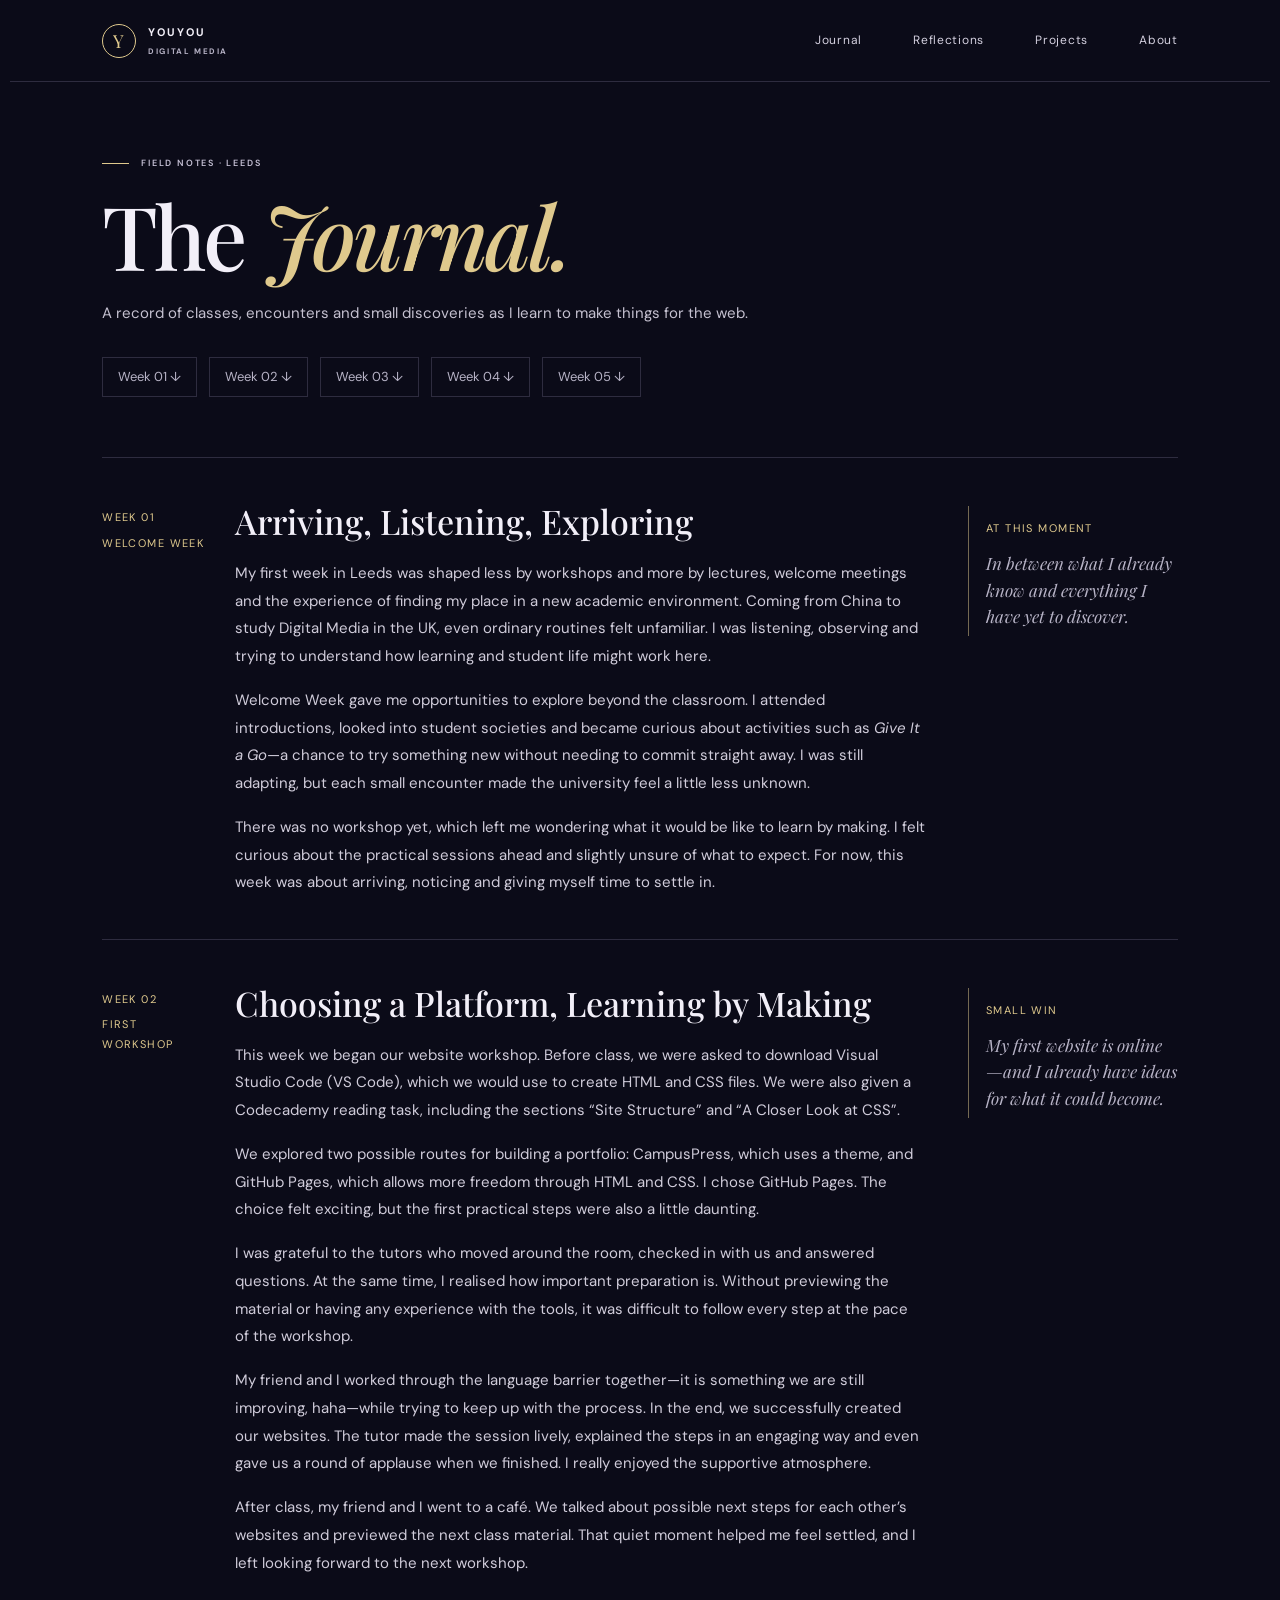
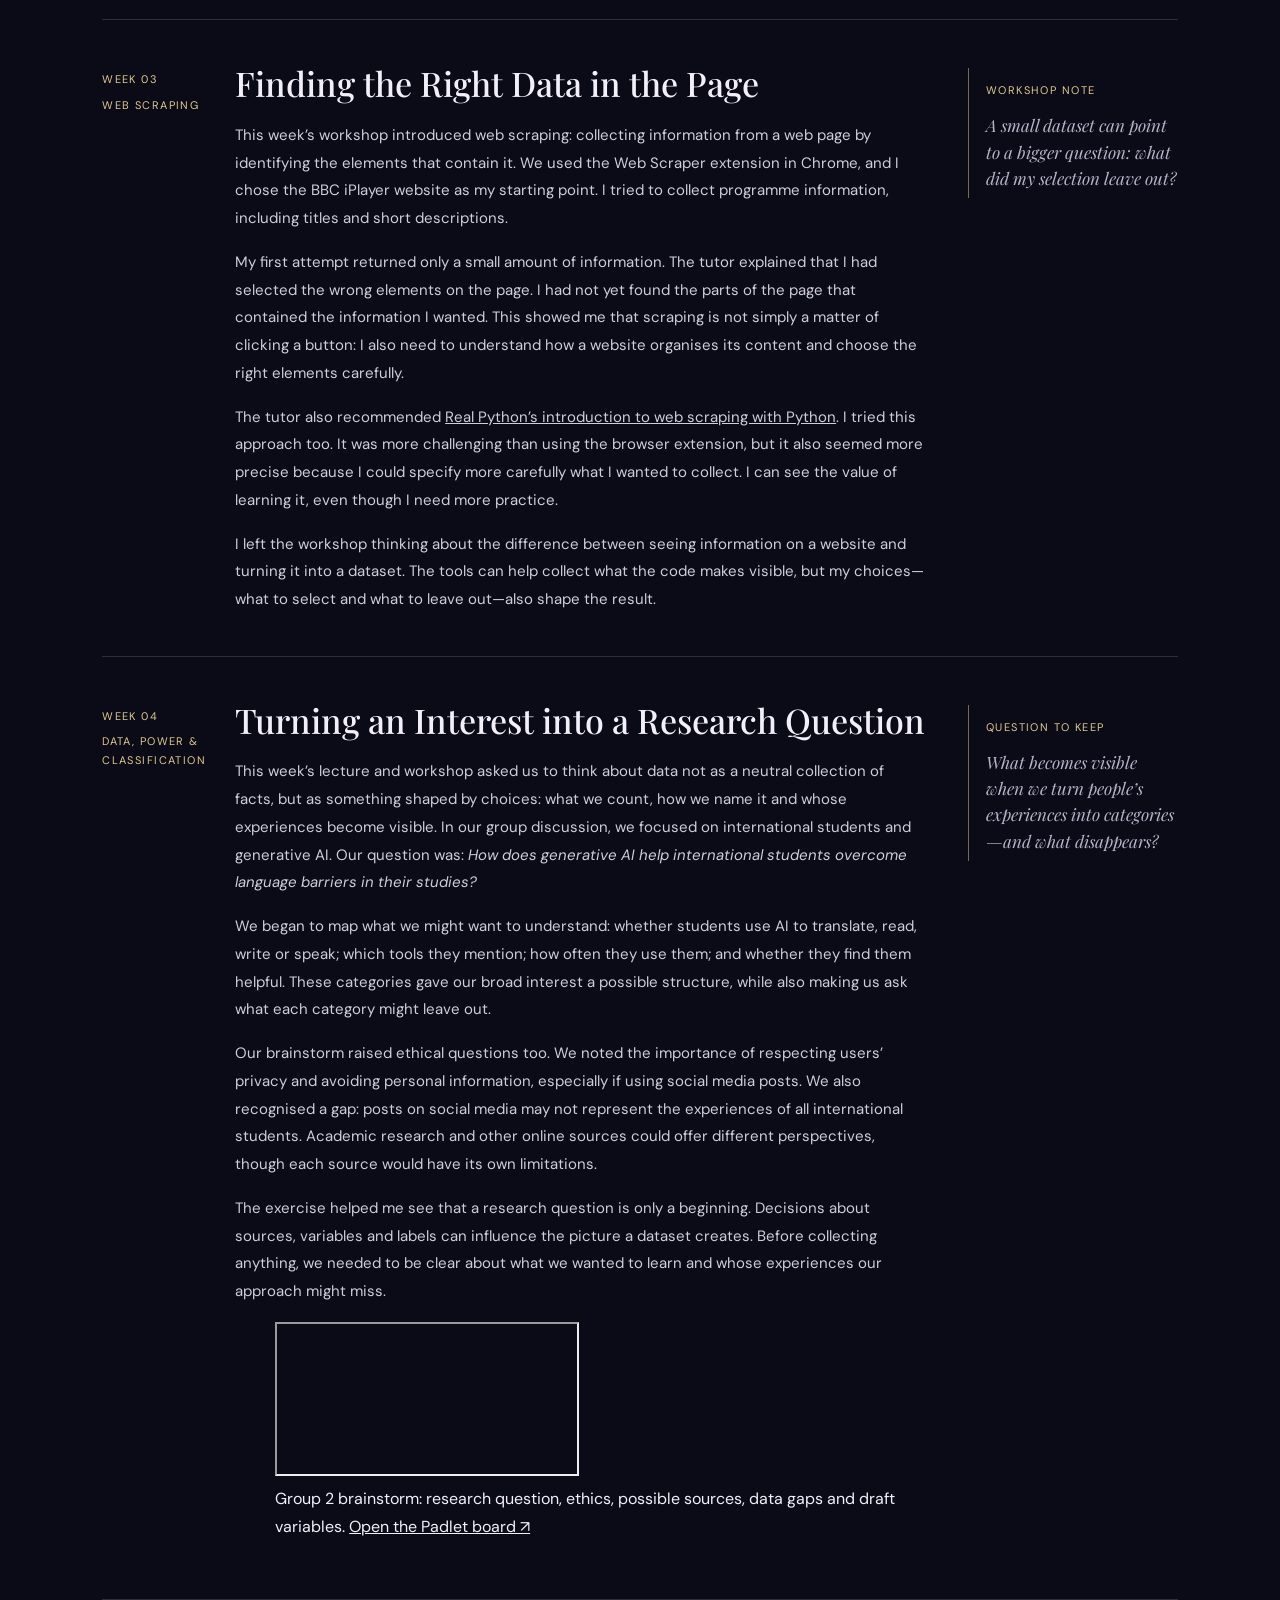
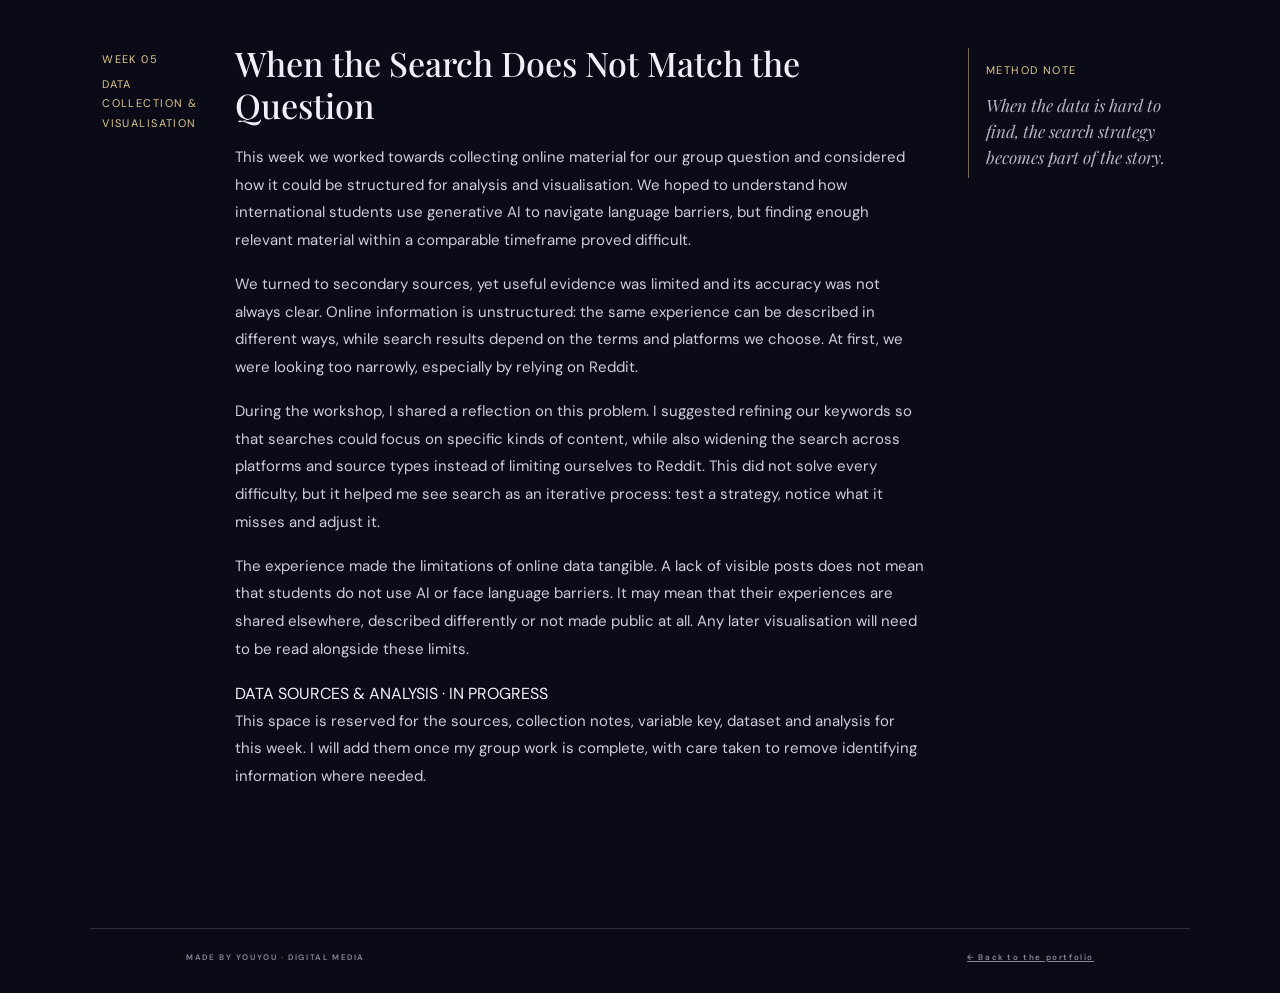
==== journal.html @ 2bc379d0 "Add Week 4 and Week 5 journal entries" ====
<!doctype html>
<html lang="en">
<head>
<meta charset="utf-8"><meta name="viewport" content="width=device-width, initial-scale=1"><meta name="description" content="Youyou's Digital Media learning journal at the University of Leeds."><title>The Journal — Youyou</title>
<link rel="preconnect" href="https://fonts.googleapis.com"><link rel="preconnect" href="https://fonts.gstatic.com" crossorigin><link href="https://fonts.googleapis.com/css2?family=DM+Sans:wght@400;500;600;700&family=Playfair+Display:wght@500;600;700&display=swap" rel="stylesheet"><link href="stylesheet.css?v=4" rel="stylesheet">
</head><body><div class="site-shell"><header class="topbar"><a class="wordmark" href="index.html"><span class="wordmark-mark">Y</span><span>YOUYOU <small>DIGITAL MEDIA</small></span></a><nav aria-label="Main navigation"><a href="journal.html" aria-current="page">Journal</a><a href="reflections.html">Reflections</a><a href="work.html">Projects</a><a href="index.html#about">About</a></nav></header><main>
<section class="subpage-hero"><p class="eyebrow"><span class="eyebrow-line"></span> FIELD NOTES · LEEDS</p><h1>The <em>Journal.</em></h1><p class="hero-intro">A record of classes, encounters and small discoveries as I learn to make things for the web.</p><div class="page-jump"><a href="#week-1">Week 01 ↓</a><a href="#week-2">Week 02 ↓</a><a href="#week-3">Week 03 ↓</a><a href="#week-4">Week 04 ↓</a><a href="#week-5">Week 05 ↓</a></div></section><section class="page-content">
<article class="page-entry" id="week-1"><div class="entry-meta"><span>WEEK 01</span><span>WELCOME WEEK</span></div><div class="entry-prose"><h2>Arriving, Listening, Exploring</h2><p>My first week in Leeds was shaped less by workshops and more by lectures, welcome meetings and the experience of finding my place in a new academic environment. Coming from China to study Digital Media in the UK, even ordinary routines felt unfamiliar. I was listening, observing and trying to understand how learning and student life might work here.</p><p>Welcome Week gave me opportunities to explore beyond the classroom. I attended introductions, looked into student societies and became curious about activities such as <em>Give It a Go</em>—a chance to try something new without needing to commit straight away. I was still adapting, but each small encounter made the university feel a little less unknown.</p><p>There was no workshop yet, which left me wondering what it would be like to learn by making. I felt curious about the practical sessions ahead and slightly unsure of what to expect. For now, this week was about arriving, noticing and giving myself time to settle in.</p></div><aside class="entry-note"><span>AT THIS MOMENT</span><p>In between what I already know and everything I have yet to discover.</p></aside></article>
<article class="page-entry" id="week-2"><div class="entry-meta"><span>WEEK 02</span><span>FIRST WORKSHOP</span></div><div class="entry-prose"><h2>Choosing a Platform, Learning by Making</h2><p>This week we began our website workshop. Before class, we were asked to download Visual Studio Code (VS Code), which we would use to create HTML and CSS files. We were also given a Codecademy reading task, including the sections “Site Structure” and “A Closer Look at CSS”.</p><p>We explored two possible routes for building a portfolio: CampusPress, which uses a theme, and GitHub Pages, which allows more freedom through HTML and CSS. I chose GitHub Pages. The choice felt exciting, but the first practical steps were also a little daunting.</p><p>I was grateful to the tutors who moved around the room, checked in with us and answered questions. At the same time, I realised how important preparation is. Without previewing the material or having any experience with the tools, it was difficult to follow every step at the pace of the workshop.</p><p>My friend and I worked through the language barrier together—it is something we are still improving, haha—while trying to keep up with the process. In the end, we successfully created our websites. The tutor made the session lively, explained the steps in an engaging way and even gave us a round of applause when we finished. I really enjoyed the supportive atmosphere.</p><p>After class, my friend and I went to a café. We talked about possible next steps for each other’s websites and previewed the next class material. That quiet moment helped me feel settled, and I left looking forward to the next workshop.</p></div><aside class="entry-note"><span>SMALL WIN</span><p>My first website is online—and I already have ideas for what it could become.</p></aside></article>
<article class="page-entry" id="week-3"><div class="entry-meta"><span>WEEK 03</span><span>WEB SCRAPING</span></div><div class="entry-prose"><h2>Finding the Right Data in the Page</h2><p>This week’s workshop introduced web scraping: collecting information from a web page by identifying the elements that contain it. We used the Web Scraper extension in Chrome, and I chose the BBC iPlayer website as my starting point. I tried to collect programme information, including titles and short descriptions.</p><p>My first attempt returned only a small amount of information. The tutor explained that I had selected the wrong elements on the page. I had not yet found the parts of the page that contained the information I wanted. This showed me that scraping is not simply a matter of clicking a button: I also need to understand how a website organises its content and choose the right elements carefully.</p><p>The tutor also recommended <a href="https://realpython.com/python-web-scraping-practical-introduction">Real Python’s introduction to web scraping with Python</a>. I tried this approach too. It was more challenging than using the browser extension, but it also seemed more precise because I could specify more carefully what I wanted to collect. I can see the value of learning it, even though I need more practice.</p><p>I left the workshop thinking about the difference between seeing information on a website and turning it into a dataset. The tools can help collect what the code makes visible, but my choices—what to select and what to leave out—also shape the result.</p></div><aside class="entry-note"><span>WORKSHOP NOTE</span><p>A small dataset can point to a bigger question: what did my selection leave out?</p></aside></article>
<article class="page-entry" id="week-4"><div class="entry-meta"><span>WEEK 04</span><span>DATA, POWER & CLASSIFICATION</span></div><div class="entry-prose"><h2>Turning an Interest into a Research Question</h2><p>This week’s lecture and workshop asked us to think about data not as a neutral collection of facts, but as something shaped by choices: what we count, how we name it and whose experiences become visible. In our group discussion, we focused on international students and generative AI. Our question was: <em>How does generative AI help international students overcome language barriers in their studies?</em></p><p>We began to map what we might want to understand: whether students use AI to translate, read, write or speak; which tools they mention; how often they use them; and whether they find them helpful. These categories gave our broad interest a possible structure, while also making us ask what each category might leave out.</p><p>Our brainstorm raised ethical questions too. We noted the importance of respecting users’ privacy and avoiding personal information, especially if using social media posts. We also recognised a gap: posts on social media may not represent the experiences of all international students. Academic research and other online sources could offer different perspectives, though each source would have its own limitations.</p><p>The exercise helped me see that a research question is only a beginning. Decisions about sources, variables and labels can influence the picture a dataset creates. Before collecting anything, we needed to be clear about what we wanted to learn and whose experiences our approach might miss.</p><figure class="embedded-board"><iframe title="Group 2 workshop brainstorm on Padlet" src="https://padlet.com/universityofleeds/my-stunning-sandbox-s024plgmj4zmunwkb74d?frame_id=page%3AWAesD6Of9N-3vihB1hnfr" loading="lazy" allow="clipboard-write"></iframe><figcaption>Group 2 brainstorm: research question, ethics, possible sources, data gaps and draft variables. <a href="https://padlet.com/universityofleeds/my-stunning-sandbox-s024plgmj4zmunwkb74d?frame_id=page%3AWAesD6Of9N-3vihB1hnfr" target="_blank" rel="noopener">Open the Padlet board ↗</a></figcaption></figure></div><aside class="entry-note"><span>QUESTION TO KEEP</span><p>What becomes visible when we turn people’s experiences into categories—and what disappears?</p></aside></article>
<article class="page-entry" id="week-5"><div class="entry-meta"><span>WEEK 05</span><span>DATA COLLECTION & VISUALISATION</span></div><div class="entry-prose"><h2>When the Search Does Not Match the Question</h2><p>This week we worked towards collecting online material for our group question and considered how it could be structured for analysis and visualisation. We hoped to understand how international students use generative AI to navigate language barriers, but finding enough relevant material within a comparable timeframe proved difficult.</p><p>We turned to secondary sources, yet useful evidence was limited and its accuracy was not always clear. Online information is unstructured: the same experience can be described in different ways, while search results depend on the terms and platforms we choose. At first, we were looking too narrowly, especially by relying on Reddit.</p><p>During the workshop, I shared a reflection on this problem. I suggested refining our keywords so that searches could focus on specific kinds of content, while also widening the search across platforms and source types instead of limiting ourselves to Reddit. This did not solve every difficulty, but it helped me see search as an iterative process: test a strategy, notice what it misses and adjust it.</p><p>The experience made the limitations of online data tangible. A lack of visible posts does not mean that students do not use AI or face language barriers. It may mean that their experiences are shared elsewhere, described differently or not made public at all. Any later visualisation will need to be read alongside these limits.</p><section class="dataset-placeholder" id="week-5-dataset"><span>DATA SOURCES & ANALYSIS · IN PROGRESS</span><p>This space is reserved for the sources, collection notes, variable key, dataset and analysis for this week. I will add them once my group work is complete, with care taken to remove identifying information where needed.</p></section></div><aside class="entry-note"><span>METHOD NOTE</span><p>When the data is hard to find, the search strategy becomes part of the story.</p></aside></article>
</section></main><footer><span>MADE BY YOUYOU · DIGITAL MEDIA</span><a href="index.html">← Back to the portfolio</a></footer></div></body></html>
---- stylesheet.css ----
:root {
  --ink: #f2eff8;
  --muted: #b7b3c6;
  --night: #0b0b18;
  --panel: #121222;
  --panel-raised: #17172a;
  --line: rgba(202, 192, 236, .18);
  --gold: #dfc98d;
  --blue: #8d9aff;
  --violet: #bd9be8;
  --sans: "DM Sans", Arial, sans-serif;
  --serif: "Playfair Display", Georgia, "Times New Roman", serif;
}

* { box-sizing: border-box; }
html { scroll-behavior: smooth; scroll-padding-top: 80px; }
body {
  margin: 0;
  background: var(--night);
  color: var(--ink);
  font-family: var(--sans);
  font-size: 16px;
  line-height: 1.75;
  -webkit-font-smoothing: antialiased;
}
a { color: inherit; }
a:focus-visible { outline: 2px solid var(--gold); outline-offset: 5px; }
.site-shell { overflow: hidden; }
.topbar {
  height: 82px;
  max-width: 1260px;
  margin: 0 auto;
  padding: 0 7.2%;
  display: flex;
  align-items: center;
  justify-content: space-between;
  border-bottom: 1px solid var(--line);
}
.wordmark { display: flex; align-items: center; gap: 12px; text-decoration: none; font-size: 11px; letter-spacing: .18em; font-weight: 700; }
.wordmark-mark { width: 34px; height: 34px; display: grid; place-items: center; border: 1px solid var(--gold); border-radius: 50%; color: var(--gold); font: 18px var(--serif); }
.wordmark small { display: block; margin-top: 1px; color: var(--muted); font-size: 8px; letter-spacing: .2em; }
nav { display: flex; gap: clamp(20px, 4vw, 52px); }
nav a { color: #d4d0df; text-decoration: none; font-size: 12px; letter-spacing: .06em; transition: color .2s ease; }
nav a:hover, .text-link:hover { color: var(--gold); }
.hero {
  position: relative;
  max-width: 1260px;
  min-height: 560px;
  margin: 0 auto;
  padding: 92px 10% 76px;
  display: grid;
  grid-template-columns: 1fr .9fr;
  align-items: center;
  gap: 8%;
}
.hero-copy { position: relative; z-index: 1; padding-bottom: 25px; }
.eyebrow, .section-kicker, .week-label, .week-index, .hero-foot, footer {
  font-size: 9px;
  line-height: 1.5;
  letter-spacing: .2em;
  font-weight: 600;
}
.eyebrow { color: #c5c0d4; display: flex; align-items: center; gap: 12px; }
.eyebrow-line { width: 27px; height: 1px; background: var(--gold); }
h1, h2, h3, h4, p { margin-top: 0; }
h1, h2, h3 { font-family: var(--serif); font-weight: 500; }
h1 { margin: 28px 0 24px; font-size: clamp(54px, 7vw, 88px); line-height: .99; letter-spacing: -.045em; }
h1 em, h2 em { color: var(--gold); font-weight: 500; }
.hero-intro { max-width: 380px; margin-bottom: 30px; color: #c5c1d0; font-size: 15px; line-height: 1.8; }
.text-link { display: inline-flex; align-items: center; gap: 13px; color: var(--ink); text-decoration: none; font-size: 12px; border-bottom: 1px solid rgba(223, 201, 141, .65); padding-bottom: 5px; transition: color .2s ease; }
.hero-art { position: relative; width: min(100%, 390px); aspect-ratio: 1; justify-self: center; border: 1px solid rgba(154, 150, 210, .2); border-radius: 50%; background: radial-gradient(circle at 53% 48%, rgba(111, 89, 183, .2), rgba(39, 39, 79, .13) 34%, transparent 69%); }
.hero-art::before, .hero-art::after { position: absolute; content: ""; border: 1px solid rgba(144, 156, 255, .26); border-radius: 50%; inset: 12%; transform: rotate(-28deg) scaleY(.48); }
.hero-art::after { inset: 12%; transform: rotate(28deg) scaleY(.48); border-color: rgba(189, 155, 232, .24); }
.orbit { position: absolute; border: 1px solid rgba(176, 166, 226, .18); border-radius: 50%; inset: 24%; }
.orbit-two { inset: 5%; transform: rotate(57deg) scaleY(.55); border-color: rgba(223, 201, 141, .34); }
.orbit-three { inset: 5%; transform: rotate(-57deg) scaleY(.55); border-color: rgba(141, 154, 255, .36); }
.hero-art::before { inset: 4%; transform: rotate(0) scaleY(.42); }
.node { position: absolute; z-index: 2; width: 7px; height: 7px; border-radius: 50%; background: var(--blue); box-shadow: 0 0 18px 3px rgba(141, 154, 255, .55); }
.node-a { top: 15%; left: 27%; }.node-b { top: 37%; right: 8%; background: var(--gold); box-shadow: 0 0 15px rgba(223, 201, 141, .5); }.node-c { bottom: 17%; left: 33%; background: var(--violet); }.node-d { top: 30%; left: 12%; width: 4px; height: 4px; }
.art-star { position: absolute; top: 41%; left: 46%; color: var(--gold); font-size: 29px; text-shadow: 0 0 30px rgba(223, 201, 141, .45); }
.art-glyph { position: absolute; right: 19%; bottom: 20%; color: #aab5ff; font-size: 20px; }
.art-caption { position: absolute; right: -6%; bottom: 8%; color: #c7c2d2; font: 10px/1.8 var(--sans); letter-spacing: .09em; }
.art-caption b { color: var(--gold); font-size: 8px; letter-spacing: .16em; }
.hero-foot { position: absolute; right: 10%; bottom: 25px; left: 10%; display: flex; justify-content: space-between; color: #89869a; font-size: 8px; }
.intro-band { padding: 76px max(10%, calc((100% - 1000px) / 2)); border-top: 1px solid var(--line); border-bottom: 1px solid var(--line); background: linear-gradient(110deg, rgba(62, 54, 105, .18), rgba(26, 28, 58, .22)); }
.section-kicker { color: var(--gold); margin-bottom: 20px; }
.intro-statement { max-width: 860px; margin-bottom: 13px; font: clamp(24px, 3vw, 36px)/1.45 var(--serif); color: #f0edf5; }
.intro-aside { margin: 0; color: var(--muted); font-size: 12px; letter-spacing: .05em; }
.journal-section { max-width: 1100px; margin: 0 auto; padding: 106px 7.5% 80px; }
.section-heading { display: flex; align-items: end; justify-content: space-between; gap: 36px; margin-bottom: 42px; }
.section-heading .section-kicker { margin-bottom: 8px; }
.section-heading h2 { margin: 0; font-size: clamp(42px, 5vw, 58px); line-height: 1.1; }
.section-description { max-width: 330px; margin: 0 0 3px; color: var(--muted); font-size: 13px; line-height: 1.7; }
.week-card { display: grid; grid-template-columns: 112px 1fr; gap: 26px; padding: 35px 0 44px; border-top: 1px solid var(--line); }
.week-index { display: flex; align-items: flex-start; flex-direction: column; color: #aaa5bb; padding-top: 6px; font-size: 8px; }
.week-index b { color: var(--gold); font: 50px/.98 var(--serif); letter-spacing: -.04em; margin: 10px 0 16px; }
.week-rule { width: 26px; height: 1px; background: var(--blue); margin: 0 0 13px; }
.week-content { min-width: 0; }
.week-label { color: #aaa5bb; font-size: 8px; margin: 6px 0 10px; }
.week-content h3 { color: #f4f0f8; font-size: clamp(25px, 3vw, 34px); line-height: 1.25; margin-bottom: 24px; }
.entry-grid { display: grid; grid-template-columns: 1.12fr .88fr; gap: 34px; align-items: start; }
.entry-grid h4 { margin-bottom: 12px; color: var(--gold); font-size: 10px; font-weight: 600; letter-spacing: .14em; text-transform: uppercase; }
.entry-grid p { color: #d0cdda; font-size: 14px; line-height: 1.8; margin-bottom: 15px; }
.entry-grid em { color: #e0d9f0; }
.reflection { padding: 19px 21px 14px; background: var(--panel); border: 1px solid rgba(174, 158, 222, .13); border-top: 2px solid rgba(189, 155, 232, .7); }
.reflection p { color: #c3bfd0; font-size: 13.5px; }
.week-card + .week-card { padding-top: 43px; }
.closing-note { position: relative; text-align: center; padding: 88px 24px 96px; border-top: 1px solid var(--line); background: radial-gradient(ellipse at 50% 100%, rgba(73, 62, 126, .24), transparent 58%); }
.closing-star { display: block; color: var(--gold); font-size: 24px; margin-bottom: 16px; }
.closing-note .section-kicker { margin-bottom: 12px; }
.closing-note h2 { margin-bottom: 17px; font-size: clamp(42px, 5vw, 60px); line-height: 1.13; }
.closing-note > p:not(.section-kicker) { max-width: 430px; margin: 0 auto 25px; color: var(--muted); font-size: 13px; }
footer { max-width: 1100px; margin: 0 auto; padding: 22px 7.5% 30px; display: flex; justify-content: space-between; gap: 20px; color: #89869a; font-size: 8px; border-top: 1px solid var(--line); }

@media (max-width: 720px) {
  .topbar { height: 70px; padding: 0 6%; }
  nav { gap: 17px; } nav a { font-size: 11px; }
  .hero { min-height: auto; padding: 75px 8% 83px; grid-template-columns: 1fr; gap: 35px; }
  .hero-copy { padding-bottom: 0; }
  .hero-art { width: min(78vw, 340px); }
  .hero-foot { right: 8%; left: 8%; font-size: 7px; letter-spacing: .12em; }
  .intro-band { padding: 58px 8%; }
  .journal-section { padding: 75px 7% 60px; }
  .section-heading { align-items: flex-start; flex-direction: column; gap: 16px; margin-bottom: 30px; }
  .week-card { grid-template-columns: 57px 1fr; gap: 17px; padding-top: 29px; }
  .week-index b { font-size: 40px; }
  .entry-grid { grid-template-columns: 1fr; gap: 14px; }
  .reflection { padding: 18px 18px 5px; }
  footer { padding-right: 7%; padding-left: 7%; flex-direction: column; gap: 6px; }
}
@media (max-width: 390px) {
  .wordmark { gap: 8px; font-size: 9px; }
  nav { gap: 11px; }
  nav a { font-size: 10px; }
  .hero-foot span:last-child { display: none; }
}
@media (prefers-reduced-motion: reduce) {
  html { scroll-behavior: auto; }
  *, *::before, *::after { transition-duration: .01ms !important; }
}


/* Portfolio pathways and individual pages */
.portfolio-index,.latest-section,.subpage-hero,.page-content{max-width:1260px;margin:0 auto;padding-left:7.2%;padding-right:7.2%}
.portfolio-index{padding-top:105px;padding-bottom:75px}.latest-section{padding-top:45px;padding-bottom:90px}
.section-heading{display:flex;align-items:end;justify-content:space-between;gap:32px;margin-bottom:32px}.section-heading h2{margin:7px 0 0;font:500 clamp(30px,4vw,46px)/1.15 var(--serif)}
.section-description{max-width:390px;color:var(--muted);margin:0}.portal-grid{display:grid;grid-template-columns:repeat(3,minmax(0,1fr));gap:18px}
.portal-card{position:relative;min-height:290px;padding:25px 25px 22px;background:linear-gradient(145deg,rgba(141,154,255,.10),rgba(189,155,232,.035) 55%,rgba(223,201,141,.025));border:1px solid var(--line);text-decoration:none;display:flex;flex-direction:column;transition:transform .25s ease,border-color .25s ease,background .25s ease}
.portal-card:hover{transform:translateY(-5px);border-color:rgba(223,201,141,.62);background:linear-gradient(145deg,rgba(141,154,255,.16),rgba(189,155,232,.07) 55%,rgba(223,201,141,.04))}
.portal-number,.portal-action,.latest-link span,.entry-meta,.entry-note>span,.project-topline,.project-details span,.project-note>span{font-size:11px;letter-spacing:.13em;color:var(--muted);text-transform:uppercase}
.portal-symbol{position:absolute;right:24px;top:19px;color:var(--gold);font-size:24px}.portal-card h3{font:500 27px/1.2 var(--serif);margin:52px 0 10px}.portal-card p{color:var(--muted);font-size:14px;line-height:1.7;margin:0 0 24px}.portal-action{margin-top:auto;color:var(--gold);display:flex;justify-content:space-between}.latest-grid{display:grid;grid-template-columns:1fr 1fr;gap:16px}.latest-link{position:relative;padding:23px 52px 23px 22px;border:1px solid var(--line);background:var(--panel);text-decoration:none;display:flex;flex-direction:column;gap:7px;transition:border-color .2s ease}.latest-link:hover{border-color:var(--blue)}.latest-link strong{font:500 20px/1.35 var(--serif)}.latest-link>b{position:absolute;right:20px;top:50%;transform:translateY(-50%);color:var(--gold)}
.subpage-hero{padding-top:75px;padding-bottom:44px}.subpage-hero h1{font:500 clamp(46px,8vw,88px)/1.08 var(--serif);letter-spacing:-.035em;margin:16px 0 18px}.subpage-hero h1 em{color:var(--gold);font-weight:500}.subpage-hero .hero-intro{max-width:650px}.page-jump{display:flex;gap:12px;margin-top:25px}.page-jump a{border:1px solid var(--line);padding:8px 15px;text-decoration:none;color:var(--muted);font-size:13px;transition:border-color .2s ease,color .2s ease}.page-jump a:hover{border-color:var(--gold);color:var(--ink)}
.page-content{padding-top:16px;padding-bottom:95px}.page-entry{display:grid;grid-template-columns:105px minmax(0,1fr) 210px;gap:28px;padding:42px 0;border-top:1px solid var(--line);scroll-margin-top:35px}.entry-meta{display:flex;flex-direction:column;gap:6px;color:var(--gold);padding-top:8px}.entry-prose h2,.project-card h2{font:500 clamp(24px,3vw,34px)/1.25 var(--serif);margin:0 0 17px}.entry-prose p{color:#d0ccda;font-size:15px;line-height:1.85;margin:0 0 16px;max-width:690px}.entry-prose p:last-child{margin-bottom:0}.entry-note{align-self:start;border-left:1px solid rgba(223,201,141,.5);padding:7px 0 7px 17px;margin-top:6px}.entry-note>span{color:var(--gold)}.entry-note p,.project-note p{font:italic 17px/1.55 var(--serif);color:var(--muted);margin:9px 0 0}.project-card{padding:30px;border:1px solid var(--line);background:linear-gradient(145deg,rgba(141,154,255,.09),rgba(189,155,232,.035) 60%,var(--panel))}.project-topline{display:flex;justify-content:space-between;gap:16px;margin-bottom:43px}.project-topline span:last-child{color:var(--gold)}.project-summary{max-width:760px;color:#d0ccda;font-size:16px;line-height:1.8}.project-details{display:grid;grid-template-columns:1fr 1fr;gap:28px;border-top:1px solid var(--line);margin:28px 0;padding-top:20px}.project-details span{color:var(--gold)}.project-details p{color:var(--muted);font-size:14px}.project-note{padding:28px 3px}.project-note>span{color:var(--gold)}
@media(max-width:760px){.section-heading{align-items:flex-start;flex-direction:column;gap:12px}.portal-grid{grid-template-columns:1fr}.portal-card{min-height:230px}.latest-grid,.project-details{grid-template-columns:1fr}.page-entry{grid-template-columns:1fr;gap:14px;padding:30px 0}.entry-meta{flex-direction:row;gap:14px}.entry-note{max-width:340px;margin-top:4px}.portfolio-index{padding-top:75px;padding-bottom:55px}.latest-section{padding-top:30px;padding-bottom:65px}.subpage-hero{padding-top:50px;padding-bottom:34px}.page-content{padding-bottom:65px}}
@media(prefers-reduced-motion:reduce){html{scroll-behavior:auto}.portal-card,.latest-link{transition:none}.portal-card:hover{transform:none}}
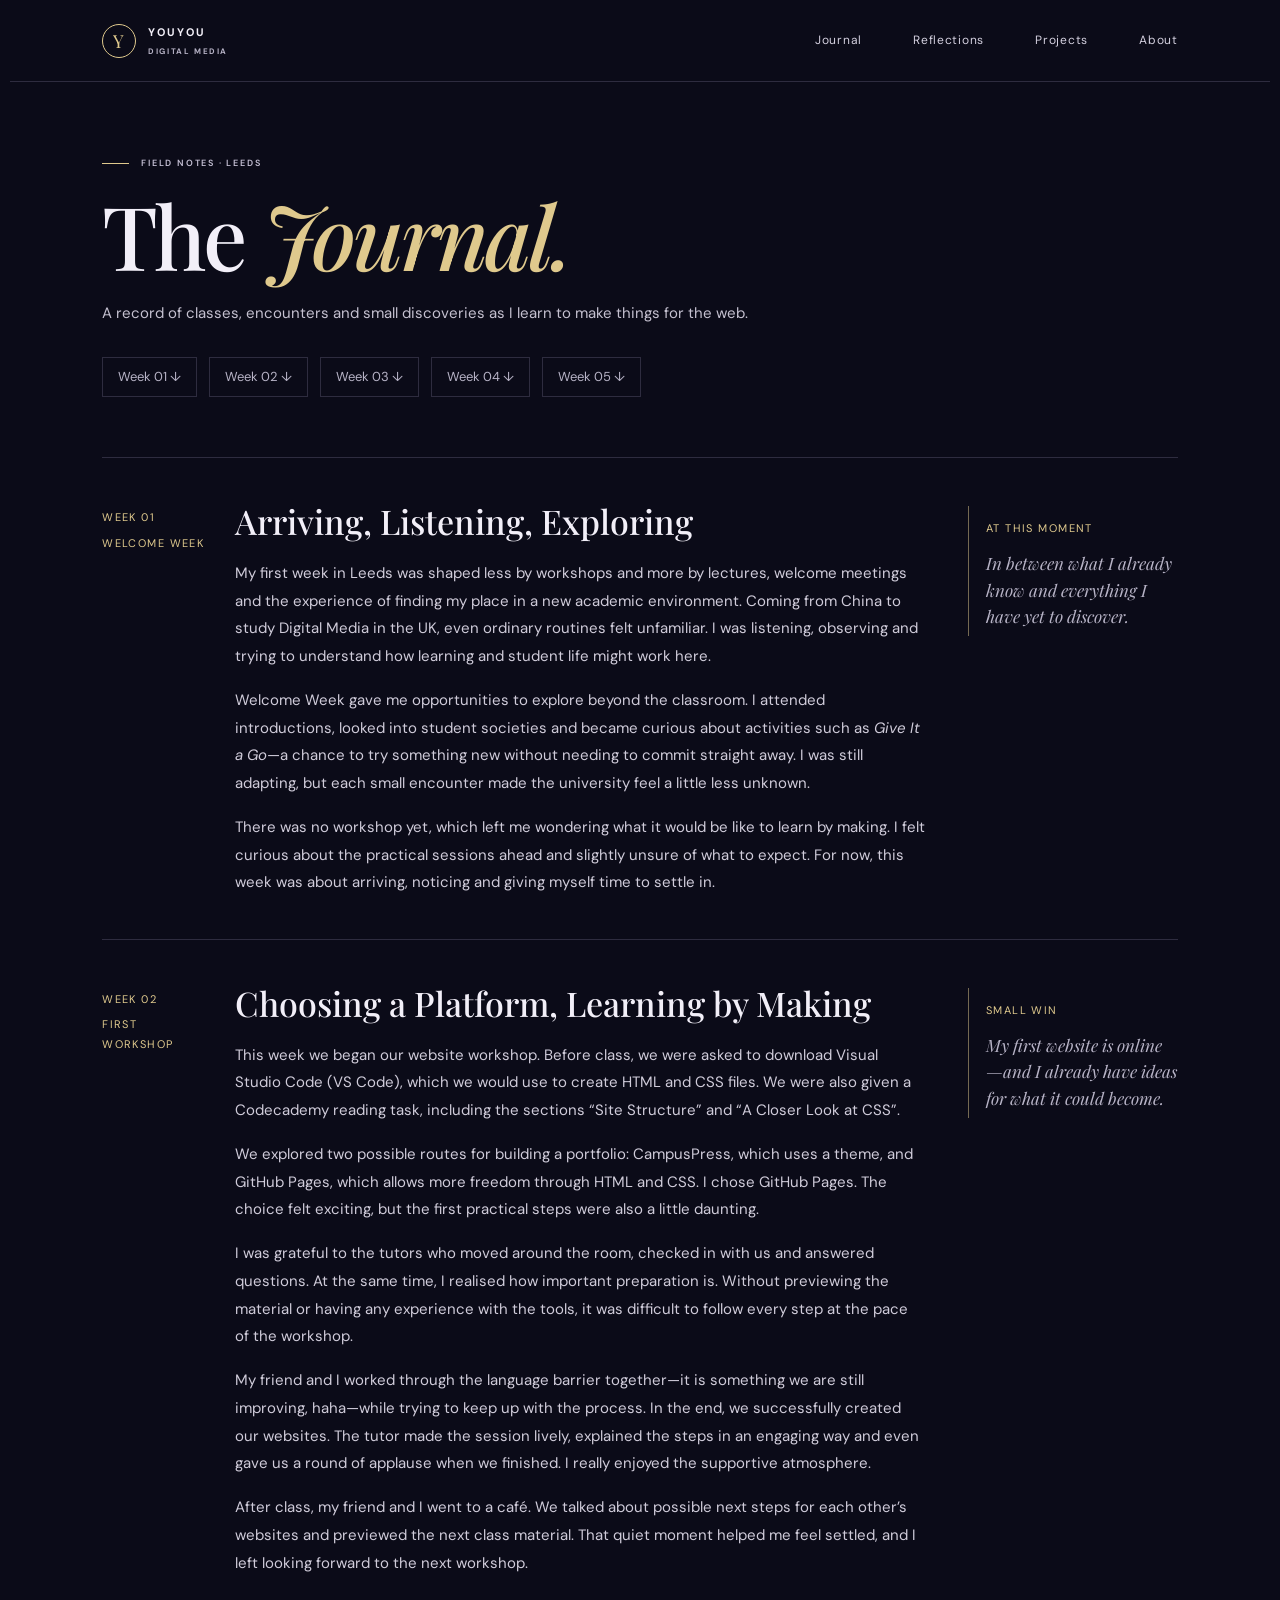
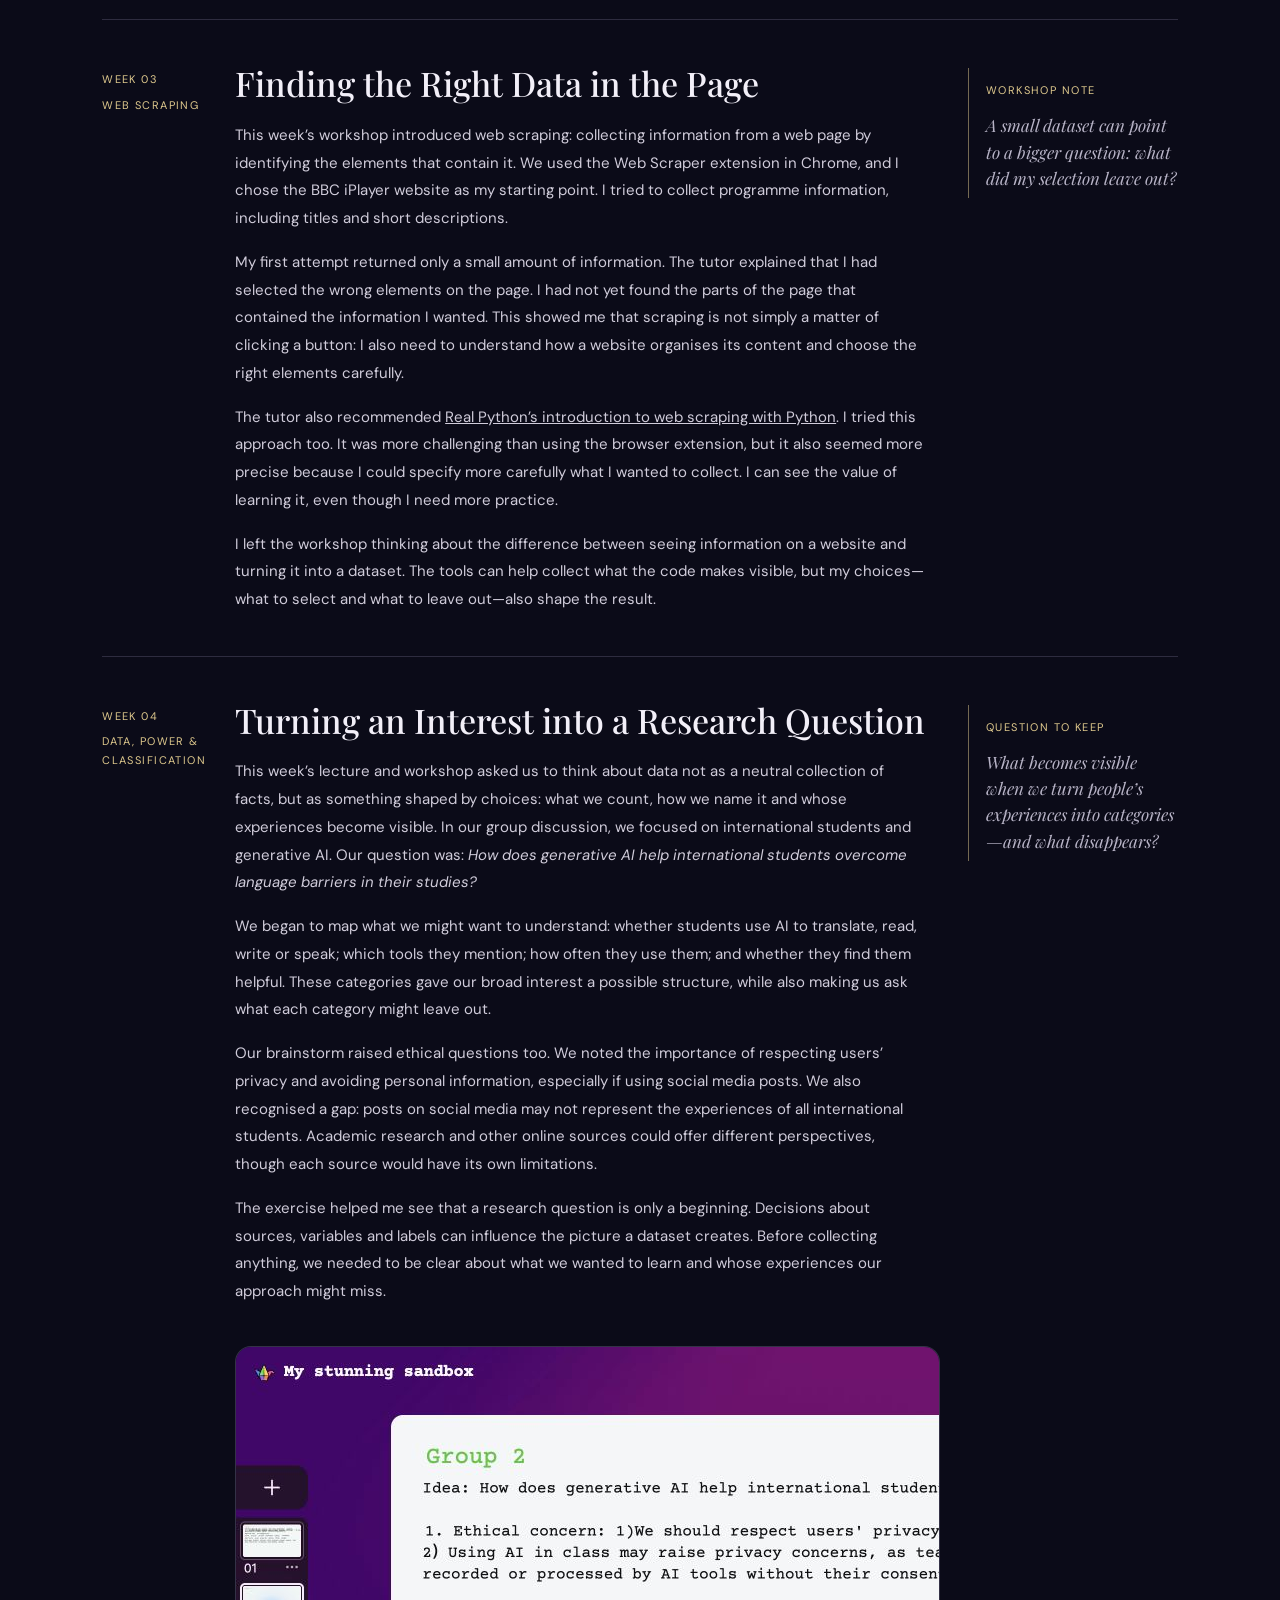
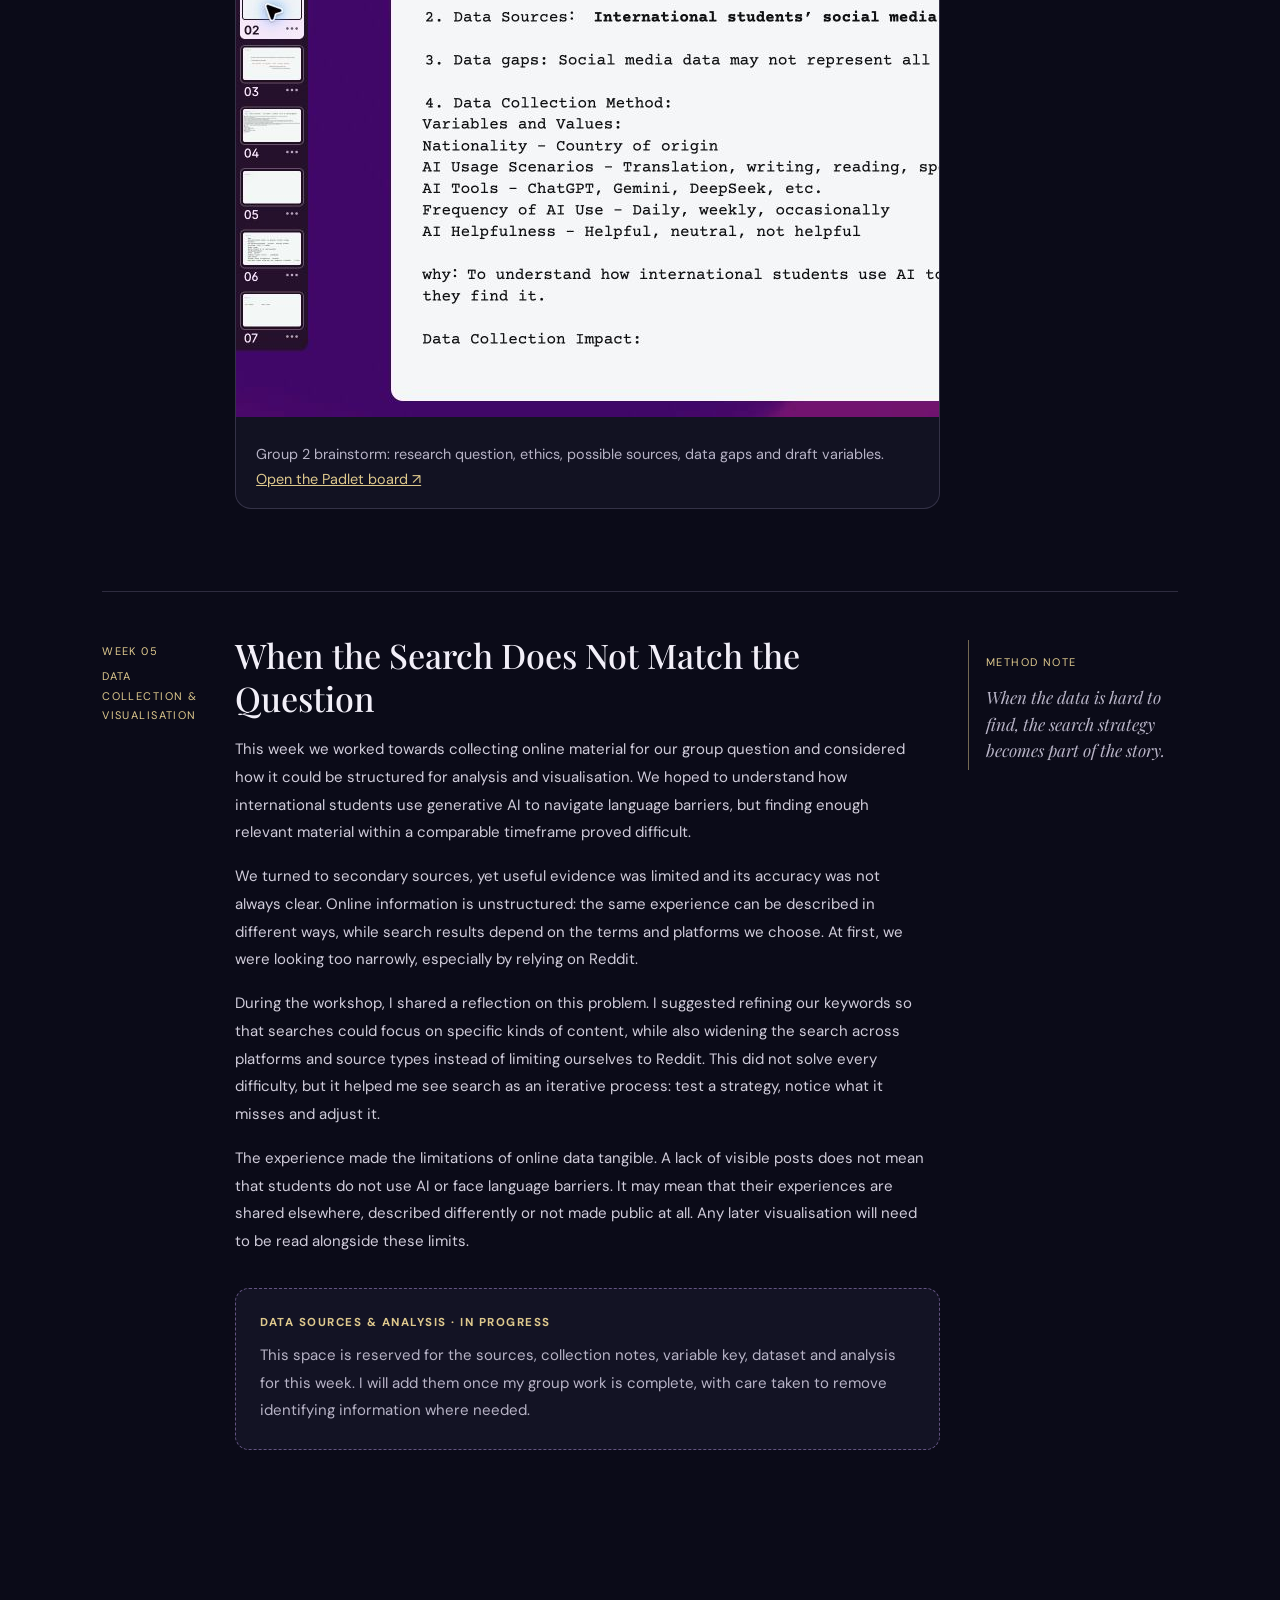
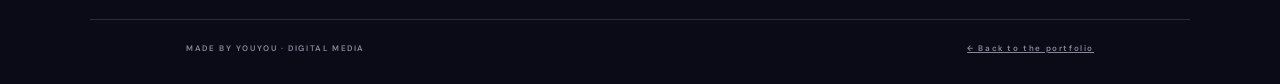
==== commit 6bed742e: "Embed the Week 4 Padlet screenshot" ====
--- a/journal.html
+++ b/journal.html
@@ -8,6 +8,6 @@
 <article class="page-entry" id="week-1"><div class="entry-meta"><span>WEEK 01</span><span>WELCOME WEEK</span></div><div class="entry-prose"><h2>Arriving, Listening, Exploring</h2><p>My first week in Leeds was shaped less by workshops and more by lectures, welcome meetings and the experience of finding my place in a new academic environment. Coming from China to study Digital Media in the UK, even ordinary routines felt unfamiliar. I was listening, observing and trying to understand how learning and student life might work here.</p><p>Welcome Week gave me opportunities to explore beyond the classroom. I attended introductions, looked into student societies and became curious about activities such as <em>Give It a Go</em>—a chance to try something new without needing to commit straight away. I was still adapting, but each small encounter made the university feel a little less unknown.</p><p>There was no workshop yet, which left me wondering what it would be like to learn by making. I felt curious about the practical sessions ahead and slightly unsure of what to expect. For now, this week was about arriving, noticing and giving myself time to settle in.</p></div><aside class="entry-note"><span>AT THIS MOMENT</span><p>In between what I already know and everything I have yet to discover.</p></aside></article>
 <article class="page-entry" id="week-2"><div class="entry-meta"><span>WEEK 02</span><span>FIRST WORKSHOP</span></div><div class="entry-prose"><h2>Choosing a Platform, Learning by Making</h2><p>This week we began our website workshop. Before class, we were asked to download Visual Studio Code (VS Code), which we would use to create HTML and CSS files. We were also given a Codecademy reading task, including the sections “Site Structure” and “A Closer Look at CSS”.</p><p>We explored two possible routes for building a portfolio: CampusPress, which uses a theme, and GitHub Pages, which allows more freedom through HTML and CSS. I chose GitHub Pages. The choice felt exciting, but the first practical steps were also a little daunting.</p><p>I was grateful to the tutors who moved around the room, checked in with us and answered questions. At the same time, I realised how important preparation is. Without previewing the material or having any experience with the tools, it was difficult to follow every step at the pace of the workshop.</p><p>My friend and I worked through the language barrier together—it is something we are still improving, haha—while trying to keep up with the process. In the end, we successfully created our websites. The tutor made the session lively, explained the steps in an engaging way and even gave us a round of applause when we finished. I really enjoyed the supportive atmosphere.</p><p>After class, my friend and I went to a café. We talked about possible next steps for each other’s websites and previewed the next class material. That quiet moment helped me feel settled, and I left looking forward to the next workshop.</p></div><aside class="entry-note"><span>SMALL WIN</span><p>My first website is online—and I already have ideas for what it could become.</p></aside></article>
 <article class="page-entry" id="week-3"><div class="entry-meta"><span>WEEK 03</span><span>WEB SCRAPING</span></div><div class="entry-prose"><h2>Finding the Right Data in the Page</h2><p>This week’s workshop introduced web scraping: collecting information from a web page by identifying the elements that contain it. We used the Web Scraper extension in Chrome, and I chose the BBC iPlayer website as my starting point. I tried to collect programme information, including titles and short descriptions.</p><p>My first attempt returned only a small amount of information. The tutor explained that I had selected the wrong elements on the page. I had not yet found the parts of the page that contained the information I wanted. This showed me that scraping is not simply a matter of clicking a button: I also need to understand how a website organises its content and choose the right elements carefully.</p><p>The tutor also recommended <a href="https://realpython.com/python-web-scraping-practical-introduction">Real Python’s introduction to web scraping with Python</a>. I tried this approach too. It was more challenging than using the browser extension, but it also seemed more precise because I could specify more carefully what I wanted to collect. I can see the value of learning it, even though I need more practice.</p><p>I left the workshop thinking about the difference between seeing information on a website and turning it into a dataset. The tools can help collect what the code makes visible, but my choices—what to select and what to leave out—also shape the result.</p></div><aside class="entry-note"><span>WORKSHOP NOTE</span><p>A small dataset can point to a bigger question: what did my selection leave out?</p></aside></article>
-<article class="page-entry" id="week-4"><div class="entry-meta"><span>WEEK 04</span><span>DATA, POWER & CLASSIFICATION</span></div><div class="entry-prose"><h2>Turning an Interest into a Research Question</h2><p>This week’s lecture and workshop asked us to think about data not as a neutral collection of facts, but as something shaped by choices: what we count, how we name it and whose experiences become visible. In our group discussion, we focused on international students and generative AI. Our question was: <em>How does generative AI help international students overcome language barriers in their studies?</em></p><p>We began to map what we might want to understand: whether students use AI to translate, read, write or speak; which tools they mention; how often they use them; and whether they find them helpful. These categories gave our broad interest a possible structure, while also making us ask what each category might leave out.</p><p>Our brainstorm raised ethical questions too. We noted the importance of respecting users’ privacy and avoiding personal information, especially if using social media posts. We also recognised a gap: posts on social media may not represent the experiences of all international students. Academic research and other online sources could offer different perspectives, though each source would have its own limitations.</p><p>The exercise helped me see that a research question is only a beginning. Decisions about sources, variables and labels can influence the picture a dataset creates. Before collecting anything, we needed to be clear about what we wanted to learn and whose experiences our approach might miss.</p><figure class="embedded-board"><iframe title="Group 2 workshop brainstorm on Padlet" src="https://padlet.com/universityofleeds/my-stunning-sandbox-s024plgmj4zmunwkb74d?frame_id=page%3AWAesD6Of9N-3vihB1hnfr" loading="lazy" allow="clipboard-write"></iframe><figcaption>Group 2 brainstorm: research question, ethics, possible sources, data gaps and draft variables. <a href="https://padlet.com/universityofleeds/my-stunning-sandbox-s024plgmj4zmunwkb74d?frame_id=page%3AWAesD6Of9N-3vihB1hnfr" target="_blank" rel="noopener">Open the Padlet board ↗</a></figcaption></figure></div><aside class="entry-note"><span>QUESTION TO KEEP</span><p>What becomes visible when we turn people’s experiences into categories—and what disappears?</p></aside></article>
+<article class="page-entry" id="week-4"><div class="entry-meta"><span>WEEK 04</span><span>DATA, POWER & CLASSIFICATION</span></div><div class="entry-prose"><h2>Turning an Interest into a Research Question</h2><p>This week’s lecture and workshop asked us to think about data not as a neutral collection of facts, but as something shaped by choices: what we count, how we name it and whose experiences become visible. In our group discussion, we focused on international students and generative AI. Our question was: <em>How does generative AI help international students overcome language barriers in their studies?</em></p><p>We began to map what we might want to understand: whether students use AI to translate, read, write or speak; which tools they mention; how often they use them; and whether they find them helpful. These categories gave our broad interest a possible structure, while also making us ask what each category might leave out.</p><p>Our brainstorm raised ethical questions too. We noted the importance of respecting users’ privacy and avoiding personal information, especially if using social media posts. We also recognised a gap: posts on social media may not represent the experiences of all international students. Academic research and other online sources could offer different perspectives, though each source would have its own limitations.</p><p>The exercise helped me see that a research question is only a beginning. Decisions about sources, variables and labels can influence the picture a dataset creates. Before collecting anything, we needed to be clear about what we wanted to learn and whose experiences our approach might miss.</p><figure class="embedded-board"><img class="padlet-screenshot" alt="Screenshot of Group 2’s Week 4 brainstorm about generative AI and language barriers" src="[data-uri]" loading="lazy"><figcaption>Group 2 brainstorm: research question, ethics, possible sources, data gaps and draft variables. <a href="https://padlet.com/universityofleeds/my-stunning-sandbox-s024plgmj4zmunwkb74d?frame_id=page%3AWAesD6Of9N-3vihB1hnfr" target="_blank" rel="noopener">Open the Padlet board ↗</a></figcaption></figure></div><aside class="entry-note"><span>QUESTION TO KEEP</span><p>What becomes visible when we turn people’s experiences into categories—and what disappears?</p></aside></article>
 <article class="page-entry" id="week-5"><div class="entry-meta"><span>WEEK 05</span><span>DATA COLLECTION & VISUALISATION</span></div><div class="entry-prose"><h2>When the Search Does Not Match the Question</h2><p>This week we worked towards collecting online material for our group question and considered how it could be structured for analysis and visualisation. We hoped to understand how international students use generative AI to navigate language barriers, but finding enough relevant material within a comparable timeframe proved difficult.</p><p>We turned to secondary sources, yet useful evidence was limited and its accuracy was not always clear. Online information is unstructured: the same experience can be described in different ways, while search results depend on the terms and platforms we choose. At first, we were looking too narrowly, especially by relying on Reddit.</p><p>During the workshop, I shared a reflection on this problem. I suggested refining our keywords so that searches could focus on specific kinds of content, while also widening the search across platforms and source types instead of limiting ourselves to Reddit. This did not solve every difficulty, but it helped me see search as an iterative process: test a strategy, notice what it misses and adjust it.</p><p>The experience made the limitations of online data tangible. A lack of visible posts does not mean that students do not use AI or face language barriers. It may mean that their experiences are shared elsewhere, described differently or not made public at all. Any later visualisation will need to be read alongside these limits.</p><section class="dataset-placeholder" id="week-5-dataset"><span>DATA SOURCES & ANALYSIS · IN PROGRESS</span><p>This space is reserved for the sources, collection notes, variable key, dataset and analysis for this week. I will add them once my group work is complete, with care taken to remove identifying information where needed.</p></section></div><aside class="entry-note"><span>METHOD NOTE</span><p>When the data is hard to find, the search strategy becomes part of the story.</p></aside></article>
 </section></main><footer><span>MADE BY YOUYOU · DIGITAL MEDIA</span><a href="index.html">← Back to the portfolio</a></footer></div></body></html>
--- a/stylesheet.css
+++ b/stylesheet.css
@@ -153,3 +153,14 @@
 .page-content{padding-top:16px;padding-bottom:95px}.page-entry{display:grid;grid-template-columns:105px minmax(0,1fr) 210px;gap:28px;padding:42px 0;border-top:1px solid var(--line);scroll-margin-top:35px}.entry-meta{display:flex;flex-direction:column;gap:6px;color:var(--gold);padding-top:8px}.entry-prose h2,.project-card h2{font:500 clamp(24px,3vw,34px)/1.25 var(--serif);margin:0 0 17px}.entry-prose p{color:#d0ccda;font-size:15px;line-height:1.85;margin:0 0 16px;max-width:690px}.entry-prose p:last-child{margin-bottom:0}.entry-note{align-self:start;border-left:1px solid rgba(223,201,141,.5);padding:7px 0 7px 17px;margin-top:6px}.entry-note>span{color:var(--gold)}.entry-note p,.project-note p{font:italic 17px/1.55 var(--serif);color:var(--muted);margin:9px 0 0}.project-card{padding:30px;border:1px solid var(--line);background:linear-gradient(145deg,rgba(141,154,255,.09),rgba(189,155,232,.035) 60%,var(--panel))}.project-topline{display:flex;justify-content:space-between;gap:16px;margin-bottom:43px}.project-topline span:last-child{color:var(--gold)}.project-summary{max-width:760px;color:#d0ccda;font-size:16px;line-height:1.8}.project-details{display:grid;grid-template-columns:1fr 1fr;gap:28px;border-top:1px solid var(--line);margin:28px 0;padding-top:20px}.project-details span{color:var(--gold)}.project-details p{color:var(--muted);font-size:14px}.project-note{padding:28px 3px}.project-note>span{color:var(--gold)}
 @media(max-width:760px){.section-heading{align-items:flex-start;flex-direction:column;gap:12px}.portal-grid{grid-template-columns:1fr}.portal-card{min-height:230px}.latest-grid,.project-details{grid-template-columns:1fr}.page-entry{grid-template-columns:1fr;gap:14px;padding:30px 0}.entry-meta{flex-direction:row;gap:14px}.entry-note{max-width:340px;margin-top:4px}.portfolio-index{padding-top:75px;padding-bottom:55px}.latest-section{padding-top:30px;padding-bottom:65px}.subpage-hero{padding-top:50px;padding-bottom:34px}.page-content{padding-bottom:65px}}
 @media(prefers-reduced-motion:reduce){html{scroll-behavior:auto}.portal-card,.latest-link{transition:none}.portal-card:hover{transform:none}}
+
+
+/* Week 4 workshop evidence and Week 5 work-in-progress panel */
+.embedded-board { margin: 2.5rem 0; border: 1px solid var(--line); border-radius: 16px; overflow: hidden; background: var(--panel); }
+.embedded-board iframe { display: block; width: 100%; min-height: 620px; border: 0; background: #17172a; }
+.embedded-board figcaption { padding: 1rem 1.25rem; color: var(--muted); font-size: .9rem; }
+.embedded-board figcaption a { color: var(--gold); }
+.dataset-placeholder { margin: 2rem 0; padding: 1.5rem; border: 1px dashed rgba(189, 155, 232, .48); border-radius: 14px; background: rgba(23, 23, 42, .72); }
+.dataset-placeholder span { display: block; margin-bottom: .55rem; color: var(--gold); font-size: .72rem; font-weight: 700; letter-spacing: .13em; }
+.dataset-placeholder p { margin: 0; color: var(--muted); }
+@media (max-width: 640px) { .embedded-board iframe { min-height: 480px; } .embedded-board figcaption { padding: .85rem; } }
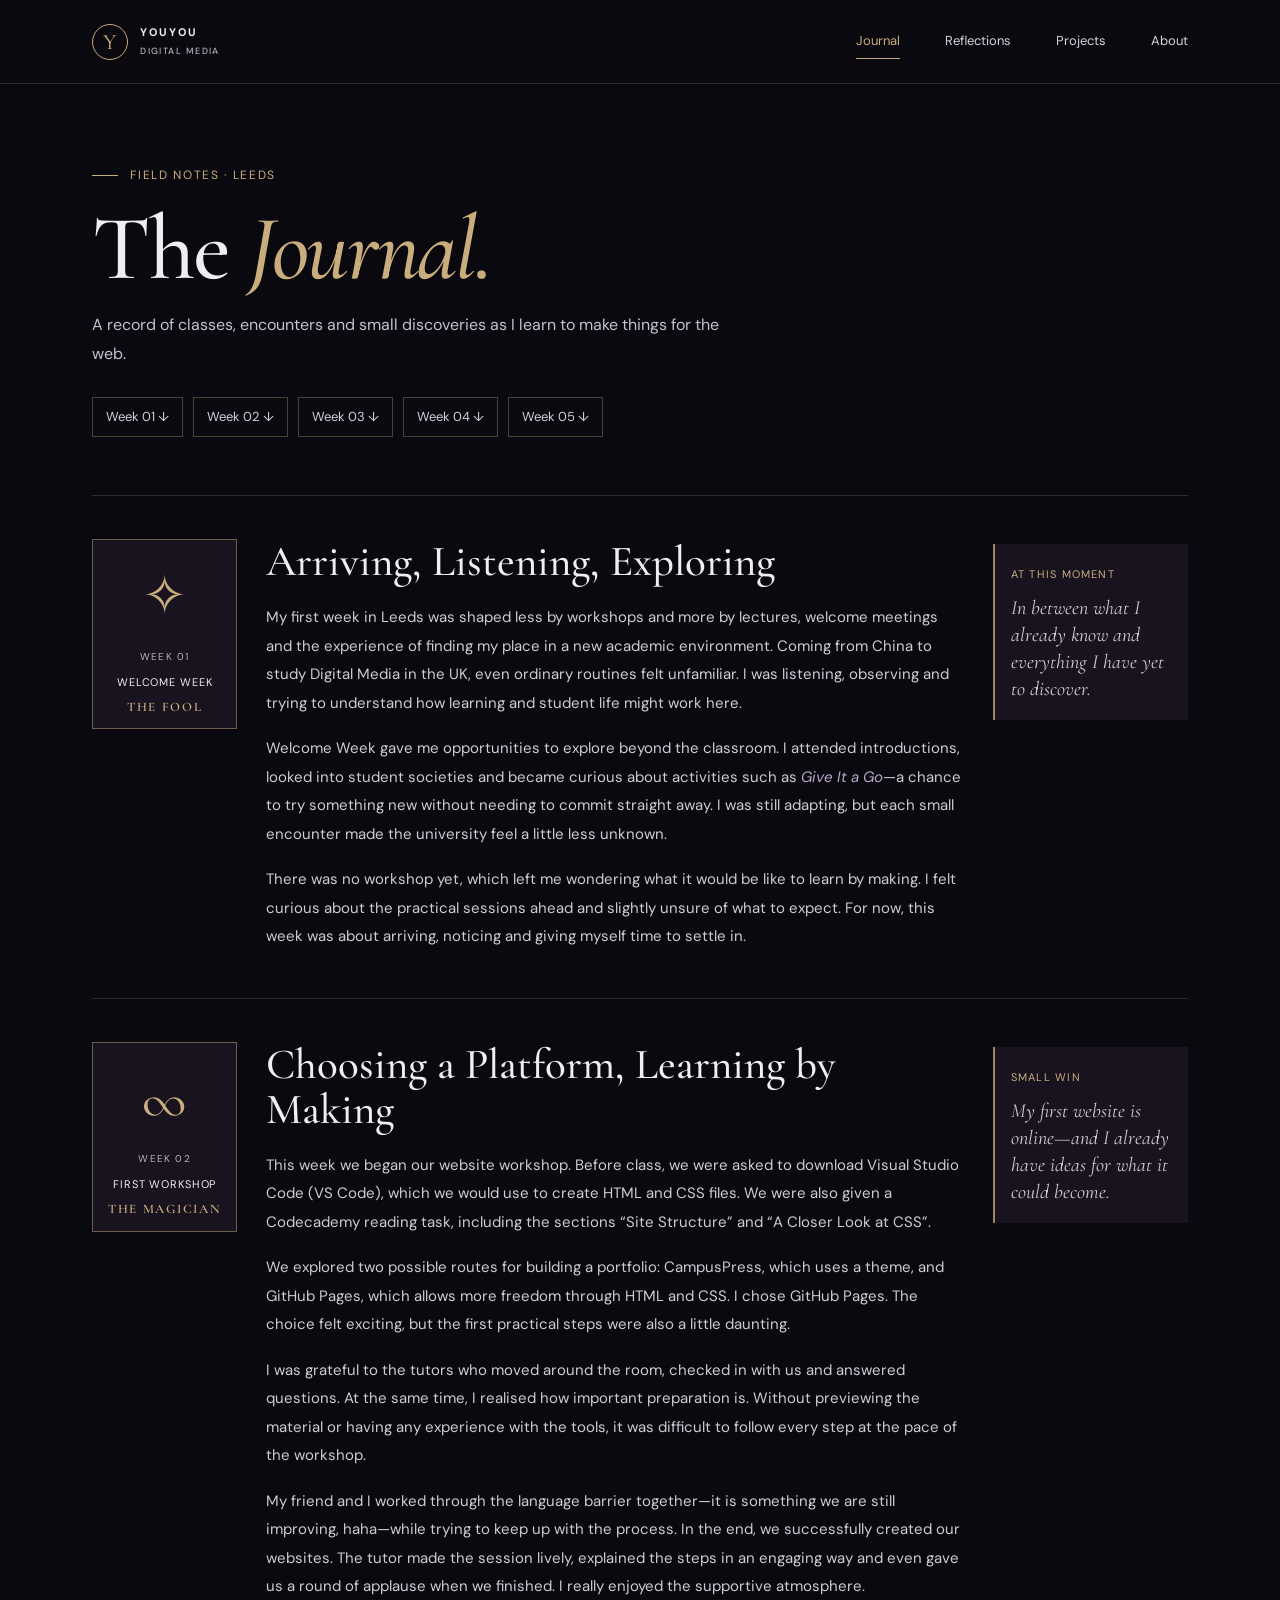
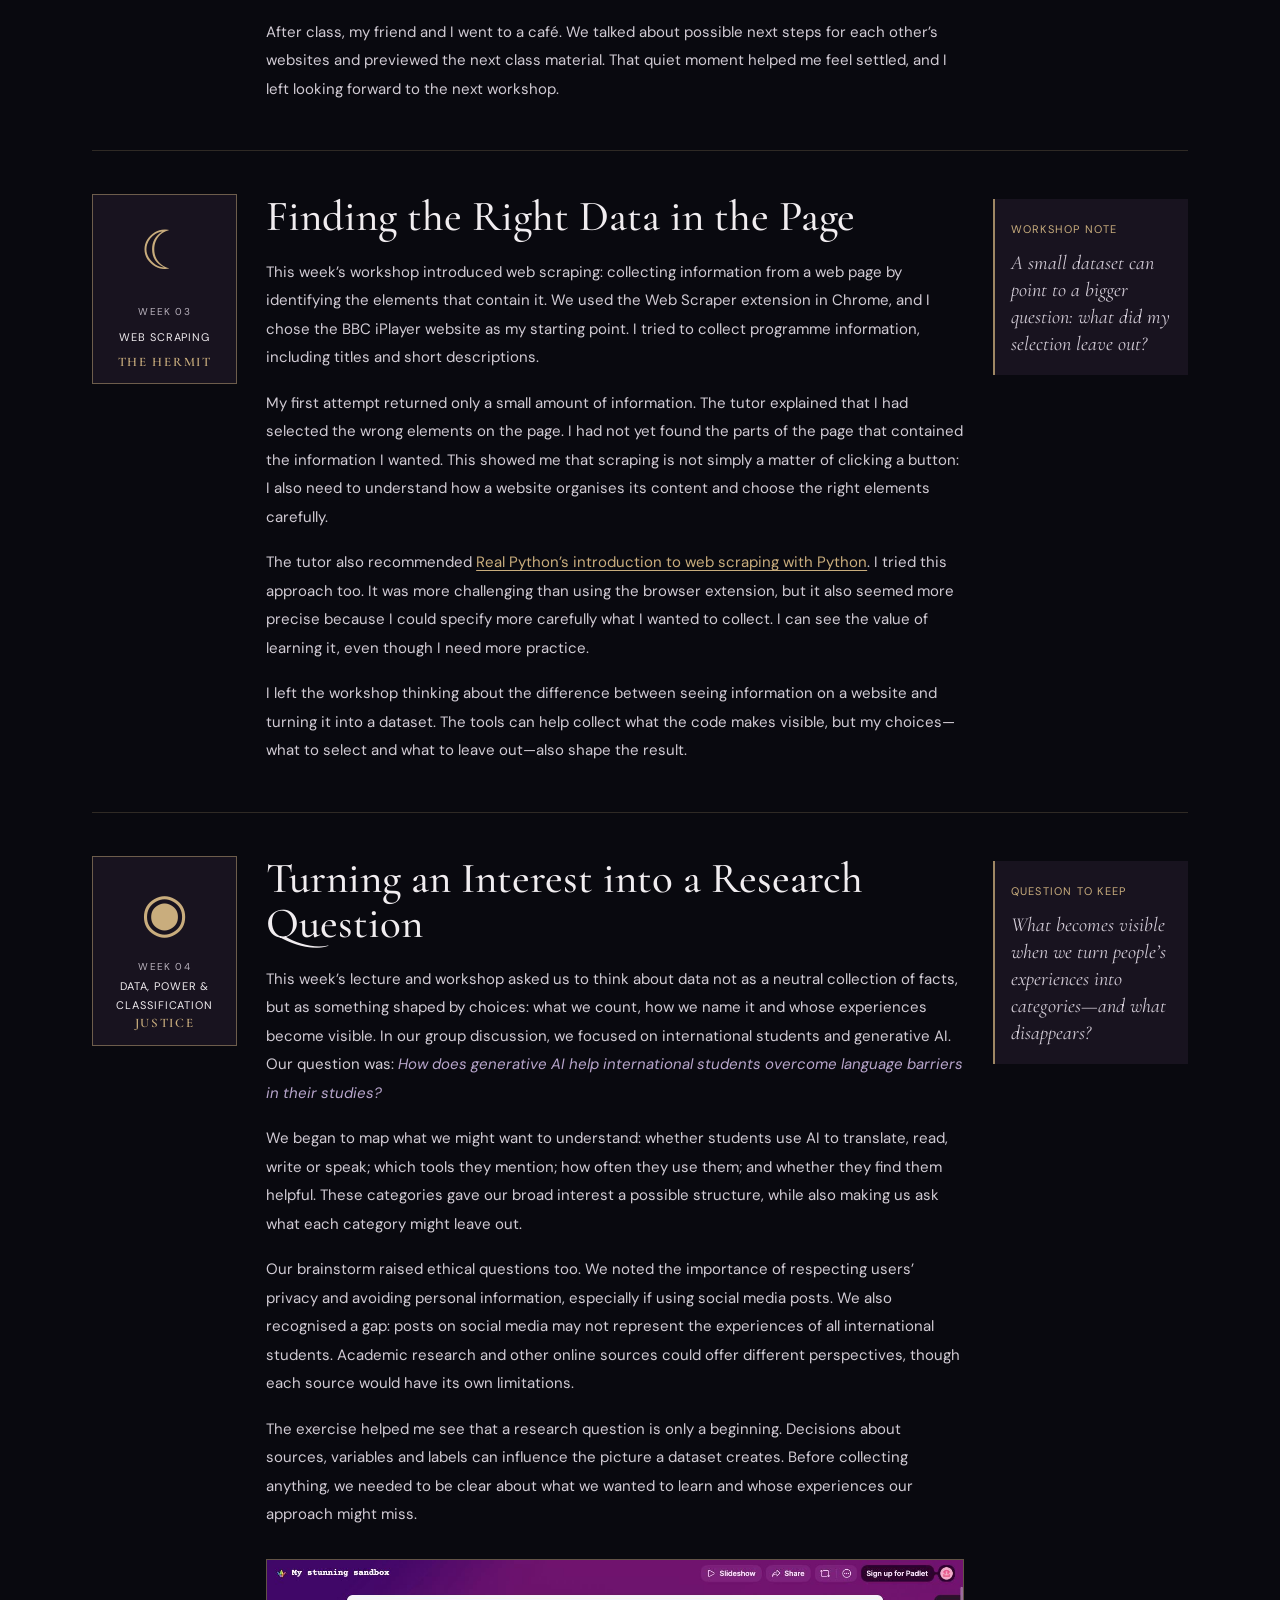
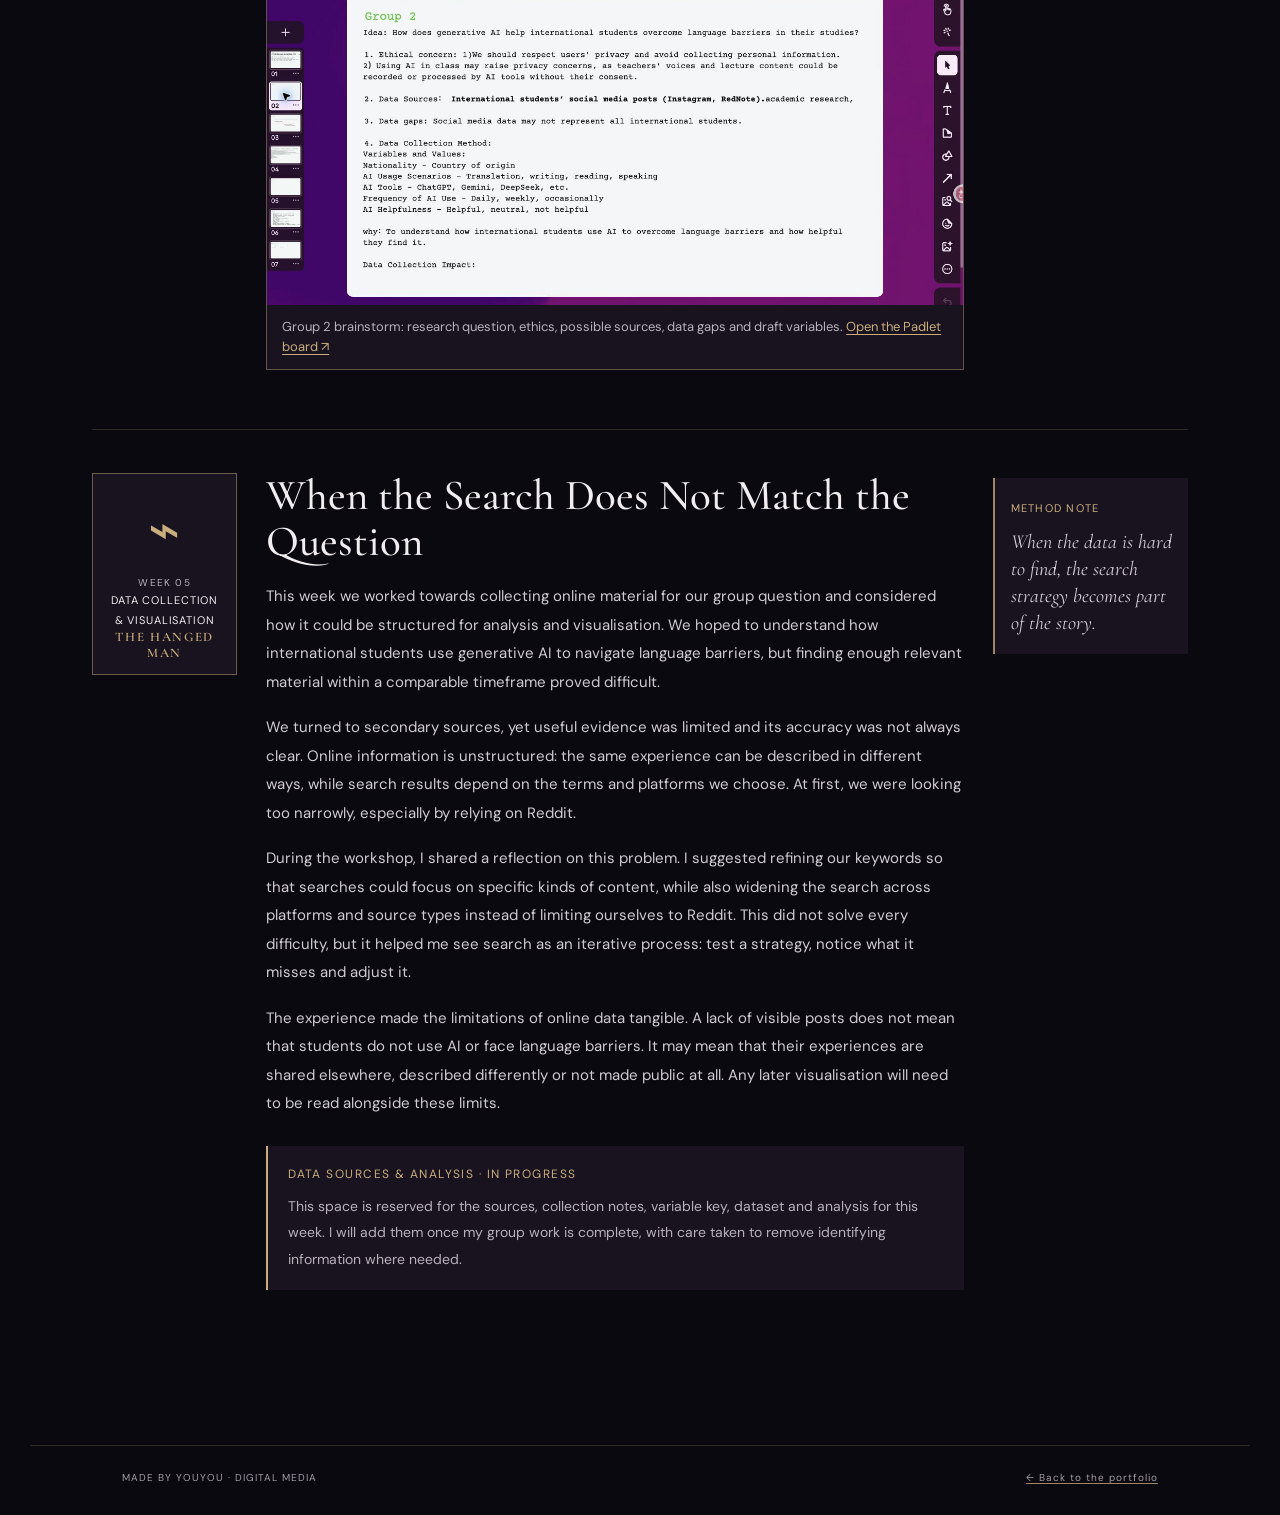
==== commit 844f7102: "Restyle portfolio with personal tarot journal aesthetic Apply the new readable, tarot-inspired visua" ====
--- a/journal.html
+++ b/journal.html
@@ -2,7 +2,7 @@
 <html lang="en">
 <head>
 <meta charset="utf-8"><meta name="viewport" content="width=device-width, initial-scale=1"><meta name="description" content="Youyou's Digital Media learning journal at the University of Leeds."><title>The Journal — Youyou</title>
-<link rel="preconnect" href="https://fonts.googleapis.com"><link rel="preconnect" href="https://fonts.gstatic.com" crossorigin><link href="https://fonts.googleapis.com/css2?family=DM+Sans:wght@400;500;600;700&family=Playfair+Display:wght@500;600;700&display=swap" rel="stylesheet"><link href="stylesheet.css?v=4" rel="stylesheet">
+<link rel="preconnect" href="https://fonts.googleapis.com"><link rel="preconnect" href="https://fonts.gstatic.com" crossorigin><link href="https://fonts.googleapis.com/css2?family=DM+Sans:wght@400;500;600;700&family=Cormorant+Garamond:wght@500;600;700&family=Playfair+Display:wght@500;600;700&display=swap" rel="stylesheet"><link href="stylesheet.css?v=5" rel="stylesheet">
 </head><body><div class="site-shell"><header class="topbar"><a class="wordmark" href="index.html"><span class="wordmark-mark">Y</span><span>YOUYOU <small>DIGITAL MEDIA</small></span></a><nav aria-label="Main navigation"><a href="journal.html" aria-current="page">Journal</a><a href="reflections.html">Reflections</a><a href="work.html">Projects</a><a href="index.html#about">About</a></nav></header><main>
 <section class="subpage-hero"><p class="eyebrow"><span class="eyebrow-line"></span> FIELD NOTES · LEEDS</p><h1>The <em>Journal.</em></h1><p class="hero-intro">A record of classes, encounters and small discoveries as I learn to make things for the web.</p><div class="page-jump"><a href="#week-1">Week 01 ↓</a><a href="#week-2">Week 02 ↓</a><a href="#week-3">Week 03 ↓</a><a href="#week-4">Week 04 ↓</a><a href="#week-5">Week 05 ↓</a></div></section><section class="page-content">
 <article class="page-entry" id="week-1"><div class="entry-meta"><span>WEEK 01</span><span>WELCOME WEEK</span></div><div class="entry-prose"><h2>Arriving, Listening, Exploring</h2><p>My first week in Leeds was shaped less by workshops and more by lectures, welcome meetings and the experience of finding my place in a new academic environment. Coming from China to study Digital Media in the UK, even ordinary routines felt unfamiliar. I was listening, observing and trying to understand how learning and student life might work here.</p><p>Welcome Week gave me opportunities to explore beyond the classroom. I attended introductions, looked into student societies and became curious about activities such as <em>Give It a Go</em>—a chance to try something new without needing to commit straight away. I was still adapting, but each small encounter made the university feel a little less unknown.</p><p>There was no workshop yet, which left me wondering what it would be like to learn by making. I felt curious about the practical sessions ahead and slightly unsure of what to expect. For now, this week was about arriving, noticing and giving myself time to settle in.</p></div><aside class="entry-note"><span>AT THIS MOMENT</span><p>In between what I already know and everything I have yet to discover.</p></aside></article>
--- a/stylesheet.css
+++ b/stylesheet.css
@@ -1,166 +1,201 @@
 :root {
-  --ink: #f2eff8;
-  --muted: #b7b3c6;
-  --night: #0b0b18;
-  --panel: #121222;
-  --panel-raised: #17172a;
-  --line: rgba(202, 192, 236, .18);
-  --gold: #dfc98d;
-  --blue: #8d9aff;
-  --violet: #bd9be8;
+  color-scheme: dark;
+  --night: #09090f;
+  --night-blue: #0d0e18;
+  --plum: #18131f;
+  --plum-light: #211a2b;
+  --ink: #f1edf0;
+  --muted: #b8b1bc;
+  --gold: #c9ad7d;
+  --gold-soft: #9e8764;
+  --lavender: #b8a6cc;
+  --blue: #8d9bb5;
+  --line: rgba(201, 173, 125, .34);
   --sans: "DM Sans", Arial, sans-serif;
-  --serif: "Playfair Display", Georgia, "Times New Roman", serif;
+  --serif: "Cormorant Garamond", "Playfair Display", Georgia, serif;
+  --ease-ink: cubic-bezier(.22, 1, .36, 1);
 }
 
 * { box-sizing: border-box; }
-html { scroll-behavior: smooth; scroll-padding-top: 80px; }
-body {
-  margin: 0;
-  background: var(--night);
-  color: var(--ink);
-  font-family: var(--sans);
-  font-size: 16px;
-  line-height: 1.75;
-  -webkit-font-smoothing: antialiased;
-}
+html { scroll-behavior: smooth; scroll-padding-top: 90px; background: var(--night); }
+body { margin: 0; color: var(--ink); background: var(--night); font: 16px/1.75 var(--sans); -webkit-font-smoothing: antialiased; }
+::selection { color: var(--night); background: var(--gold); }
 a { color: inherit; }
 a:focus-visible { outline: 2px solid var(--gold); outline-offset: 5px; }
-.site-shell { overflow: hidden; }
-.topbar {
-  height: 82px;
-  max-width: 1260px;
-  margin: 0 auto;
-  padding: 0 7.2%;
-  display: flex;
-  align-items: center;
-  justify-content: space-between;
-  border-bottom: 1px solid var(--line);
-}
-.wordmark { display: flex; align-items: center; gap: 12px; text-decoration: none; font-size: 11px; letter-spacing: .18em; font-weight: 700; }
-.wordmark-mark { width: 34px; height: 34px; display: grid; place-items: center; border: 1px solid var(--gold); border-radius: 50%; color: var(--gold); font: 18px var(--serif); }
-.wordmark small { display: block; margin-top: 1px; color: var(--muted); font-size: 8px; letter-spacing: .2em; }
-nav { display: flex; gap: clamp(20px, 4vw, 52px); }
-nav a { color: #d4d0df; text-decoration: none; font-size: 12px; letter-spacing: .06em; transition: color .2s ease; }
-nav a:hover, .text-link:hover { color: var(--gold); }
-.hero {
-  position: relative;
-  max-width: 1260px;
-  min-height: 560px;
-  margin: 0 auto;
-  padding: 92px 10% 76px;
-  display: grid;
-  grid-template-columns: 1fr .9fr;
-  align-items: center;
-  gap: 8%;
-}
-.hero-copy { position: relative; z-index: 1; padding-bottom: 25px; }
-.eyebrow, .section-kicker, .week-label, .week-index, .hero-foot, footer {
-  font-size: 9px;
-  line-height: 1.5;
-  letter-spacing: .2em;
-  font-weight: 600;
-}
-.eyebrow { color: #c5c0d4; display: flex; align-items: center; gap: 12px; }
-.eyebrow-line { width: 27px; height: 1px; background: var(--gold); }
+.site-shell { overflow: hidden; min-height: 100vh; }
+
+.topbar { position: relative; z-index: 5; display: flex; align-items: center; justify-content: space-between; gap: 28px; max-width: 1360px; height: 84px; margin: 0 auto; padding: 0 7.2%; border-bottom: 1px solid rgba(201,173,125,.22); }
+.wordmark { display: flex; align-items: center; gap: 12px; color: var(--ink); text-decoration: none; font-size: 11px; font-weight: 700; letter-spacing: .17em; }
+.wordmark-mark { display: grid; width: 36px; height: 36px; place-items: center; border: 1px solid var(--gold); border-radius: 50%; color: var(--gold); font: 22px/1 var(--serif); }
+.wordmark small { display: block; margin-top: 2px; color: var(--muted); font-size: 9px; font-weight: 500; letter-spacing: .16em; }
+nav { display: flex; align-items: center; gap: clamp(20px, 3.5vw, 46px); }
+nav a { position: relative; padding: 8px 0; color: #d9d2dc; text-decoration: none; font-size: 13px; transition: color .2s ease; }
+nav a::after { position: absolute; right: 100%; bottom: 2px; left: 0; height: 1px; background: var(--gold); content: ""; transition: right .25s var(--ease-ink); }
+nav a:hover, nav a[aria-current="page"] { color: var(--gold); }
+nav a:hover::after, nav a[aria-current="page"]::after { right: 0; }
+
 h1, h2, h3, h4, p { margin-top: 0; }
 h1, h2, h3 { font-family: var(--serif); font-weight: 500; }
-h1 { margin: 28px 0 24px; font-size: clamp(54px, 7vw, 88px); line-height: .99; letter-spacing: -.045em; }
+h1 { margin: 26px 0 23px; font-size: clamp(60px, 8vw, 104px); line-height: .88; letter-spacing: -.045em; }
 h1 em, h2 em { color: var(--gold); font-weight: 500; }
-.hero-intro { max-width: 380px; margin-bottom: 30px; color: #c5c1d0; font-size: 15px; line-height: 1.8; }
-.text-link { display: inline-flex; align-items: center; gap: 13px; color: var(--ink); text-decoration: none; font-size: 12px; border-bottom: 1px solid rgba(223, 201, 141, .65); padding-bottom: 5px; transition: color .2s ease; }
-.hero-art { position: relative; width: min(100%, 390px); aspect-ratio: 1; justify-self: center; border: 1px solid rgba(154, 150, 210, .2); border-radius: 50%; background: radial-gradient(circle at 53% 48%, rgba(111, 89, 183, .2), rgba(39, 39, 79, .13) 34%, transparent 69%); }
-.hero-art::before, .hero-art::after { position: absolute; content: ""; border: 1px solid rgba(144, 156, 255, .26); border-radius: 50%; inset: 12%; transform: rotate(-28deg) scaleY(.48); }
-.hero-art::after { inset: 12%; transform: rotate(28deg) scaleY(.48); border-color: rgba(189, 155, 232, .24); }
-.orbit { position: absolute; border: 1px solid rgba(176, 166, 226, .18); border-radius: 50%; inset: 24%; }
-.orbit-two { inset: 5%; transform: rotate(57deg) scaleY(.55); border-color: rgba(223, 201, 141, .34); }
-.orbit-three { inset: 5%; transform: rotate(-57deg) scaleY(.55); border-color: rgba(141, 154, 255, .36); }
-.hero-art::before { inset: 4%; transform: rotate(0) scaleY(.42); }
-.node { position: absolute; z-index: 2; width: 7px; height: 7px; border-radius: 50%; background: var(--blue); box-shadow: 0 0 18px 3px rgba(141, 154, 255, .55); }
-.node-a { top: 15%; left: 27%; }.node-b { top: 37%; right: 8%; background: var(--gold); box-shadow: 0 0 15px rgba(223, 201, 141, .5); }.node-c { bottom: 17%; left: 33%; background: var(--violet); }.node-d { top: 30%; left: 12%; width: 4px; height: 4px; }
-.art-star { position: absolute; top: 41%; left: 46%; color: var(--gold); font-size: 29px; text-shadow: 0 0 30px rgba(223, 201, 141, .45); }
-.art-glyph { position: absolute; right: 19%; bottom: 20%; color: #aab5ff; font-size: 20px; }
-.art-caption { position: absolute; right: -6%; bottom: 8%; color: #c7c2d2; font: 10px/1.8 var(--sans); letter-spacing: .09em; }
-.art-caption b { color: var(--gold); font-size: 8px; letter-spacing: .16em; }
-.hero-foot { position: absolute; right: 10%; bottom: 25px; left: 10%; display: flex; justify-content: space-between; color: #89869a; font-size: 8px; }
-.intro-band { padding: 76px max(10%, calc((100% - 1000px) / 2)); border-top: 1px solid var(--line); border-bottom: 1px solid var(--line); background: linear-gradient(110deg, rgba(62, 54, 105, .18), rgba(26, 28, 58, .22)); }
-.section-kicker { color: var(--gold); margin-bottom: 20px; }
-.intro-statement { max-width: 860px; margin-bottom: 13px; font: clamp(24px, 3vw, 36px)/1.45 var(--serif); color: #f0edf5; }
-.intro-aside { margin: 0; color: var(--muted); font-size: 12px; letter-spacing: .05em; }
-.journal-section { max-width: 1100px; margin: 0 auto; padding: 106px 7.5% 80px; }
-.section-heading { display: flex; align-items: end; justify-content: space-between; gap: 36px; margin-bottom: 42px; }
-.section-heading .section-kicker { margin-bottom: 8px; }
-.section-heading h2 { margin: 0; font-size: clamp(42px, 5vw, 58px); line-height: 1.1; }
-.section-description { max-width: 330px; margin: 0 0 3px; color: var(--muted); font-size: 13px; line-height: 1.7; }
-.week-card { display: grid; grid-template-columns: 112px 1fr; gap: 26px; padding: 35px 0 44px; border-top: 1px solid var(--line); }
-.week-index { display: flex; align-items: flex-start; flex-direction: column; color: #aaa5bb; padding-top: 6px; font-size: 8px; }
-.week-index b { color: var(--gold); font: 50px/.98 var(--serif); letter-spacing: -.04em; margin: 10px 0 16px; }
-.week-rule { width: 26px; height: 1px; background: var(--blue); margin: 0 0 13px; }
-.week-content { min-width: 0; }
-.week-label { color: #aaa5bb; font-size: 8px; margin: 6px 0 10px; }
-.week-content h3 { color: #f4f0f8; font-size: clamp(25px, 3vw, 34px); line-height: 1.25; margin-bottom: 24px; }
-.entry-grid { display: grid; grid-template-columns: 1.12fr .88fr; gap: 34px; align-items: start; }
-.entry-grid h4 { margin-bottom: 12px; color: var(--gold); font-size: 10px; font-weight: 600; letter-spacing: .14em; text-transform: uppercase; }
-.entry-grid p { color: #d0cdda; font-size: 14px; line-height: 1.8; margin-bottom: 15px; }
-.entry-grid em { color: #e0d9f0; }
-.reflection { padding: 19px 21px 14px; background: var(--panel); border: 1px solid rgba(174, 158, 222, .13); border-top: 2px solid rgba(189, 155, 232, .7); }
-.reflection p { color: #c3bfd0; font-size: 13.5px; }
-.week-card + .week-card { padding-top: 43px; }
-.closing-note { position: relative; text-align: center; padding: 88px 24px 96px; border-top: 1px solid var(--line); background: radial-gradient(ellipse at 50% 100%, rgba(73, 62, 126, .24), transparent 58%); }
-.closing-star { display: block; color: var(--gold); font-size: 24px; margin-bottom: 16px; }
-.closing-note .section-kicker { margin-bottom: 12px; }
-.closing-note h2 { margin-bottom: 17px; font-size: clamp(42px, 5vw, 60px); line-height: 1.13; }
-.closing-note > p:not(.section-kicker) { max-width: 430px; margin: 0 auto 25px; color: var(--muted); font-size: 13px; }
-footer { max-width: 1100px; margin: 0 auto; padding: 22px 7.5% 30px; display: flex; justify-content: space-between; gap: 20px; color: #89869a; font-size: 8px; border-top: 1px solid var(--line); }
-
-@media (max-width: 720px) {
-  .topbar { height: 70px; padding: 0 6%; }
-  nav { gap: 17px; } nav a { font-size: 11px; }
-  .hero { min-height: auto; padding: 75px 8% 83px; grid-template-columns: 1fr; gap: 35px; }
-  .hero-copy { padding-bottom: 0; }
-  .hero-art { width: min(78vw, 340px); }
-  .hero-foot { right: 8%; left: 8%; font-size: 7px; letter-spacing: .12em; }
-  .intro-band { padding: 58px 8%; }
-  .journal-section { padding: 75px 7% 60px; }
-  .section-heading { align-items: flex-start; flex-direction: column; gap: 16px; margin-bottom: 30px; }
-  .week-card { grid-template-columns: 57px 1fr; gap: 17px; padding-top: 29px; }
-  .week-index b { font-size: 40px; }
-  .entry-grid { grid-template-columns: 1fr; gap: 14px; }
-  .reflection { padding: 18px 18px 5px; }
-  footer { padding-right: 7%; padding-left: 7%; flex-direction: column; gap: 6px; }
-}
-@media (max-width: 390px) {
-  .wordmark { gap: 8px; font-size: 9px; }
-  nav { gap: 11px; }
-  nav a { font-size: 10px; }
-  .hero-foot span:last-child { display: none; }
+.eyebrow, .section-kicker { color: var(--gold); font-size: 12px; line-height: 1.5; letter-spacing: .14em; }
+.eyebrow { display: flex; align-items: center; gap: 12px; margin-bottom: 0; }
+.eyebrow-line { width: 26px; height: 1px; background: var(--gold); }
+.text-link { display: inline-flex; align-items: center; gap: 14px; padding: 7px 0; border-bottom: 1px solid var(--gold-soft); color: var(--ink); text-decoration: none; font-size: 14px; transition: color .18s ease, gap .18s ease, border-color .18s ease; }
+.text-link:hover { gap: 19px; border-color: var(--gold); color: var(--gold); }
+
+.hero { position: relative; display: grid; grid-template-columns: minmax(0,1fr) minmax(290px,.78fr); align-items: center; gap: 8%; max-width: 1360px; min-height: 650px; margin: 0 auto; padding: 80px 10% 102px; }
+.hero-copy { position: relative; z-index: 1; max-width: 620px; animation: arrive .85s var(--ease-ink) both; }
+.hero-intro { max-width: 440px; margin-bottom: 30px; color: #c7c0cd; font-size: 16px; line-height: 1.85; }
+.arcana-card { position: relative; display: flex; width: min(100%, 390px); min-height: 494px; flex-direction: column; align-items: center; justify-self: center; padding: 24px 25px 23px; overflow: hidden; border: 1px solid var(--gold-soft); background: var(--plum); color: var(--gold); text-align: center; text-decoration: none; animation: arrive 1s .12s var(--ease-ink) both, card-drift 9s 1.2s ease-in-out infinite; transition: border-color .25s ease, background .25s ease, transform .25s ease; }
+.arcana-card::before { position: absolute; inset: 9px; border: 1px solid rgba(201,173,125,.24); content: ""; pointer-events: none; }
+.arcana-card:hover { border-color: var(--gold); background: #1e1726; transform: translateY(-5px) rotate(-.6deg); }
+.card-topline { position: relative; z-index: 1; display: flex; width: 100%; justify-content: space-between; color: var(--muted); font-size: 10px; letter-spacing: .16em; }
+.card-topline span:last-child { color: var(--gold); font-family: var(--serif); font-size: 15px; }
+.card-sigil { width: 100%; max-width: 300px; flex: 1; margin: 12px auto 0; overflow: visible; color: var(--gold); }
+.sigil-sun { transform-origin: 180px 166px; animation: slow-turn 100s linear infinite; }
+.sigil-thread { stroke-dasharray: 280; stroke-dashoffset: 0; animation: thread-wake 1.5s .4s var(--ease-ink) both; }
+.card-title { margin-top: -4px; color: var(--ink); font: 600 21px/1.2 var(--serif); letter-spacing: .16em; }
+.card-caption { margin-top: 6px; color: var(--muted); font: italic 17px/1.3 var(--serif); }
+.card-corner { position: absolute; bottom: 15px; color: var(--gold-soft); font-size: 14px; }
+.card-corner--one { left: 17px; }.card-corner--two { right: 17px; }
+.hero-foot { position: absolute; right: 10%; bottom: 27px; left: 10%; display: flex; justify-content: space-between; gap: 16px; color: #9b94a2; font-size: 10px; letter-spacing: .12em; }
+
+.portfolio-index, .latest-section, .subpage-hero, .page-content { max-width: 1360px; margin: 0 auto; padding-right: 7.2%; padding-left: 7.2%; }
+.portfolio-index { padding-top: 95px; padding-bottom: 92px; background: var(--night-blue); }
+.latest-section { padding-top: 80px; padding-bottom: 100px; }
+.section-heading { display: flex; align-items: end; justify-content: space-between; gap: 34px; margin-bottom: 38px; }
+.section-heading h2 { margin: 5px 0 0; color: var(--ink); font-size: clamp(40px, 5vw, 62px); line-height: .98; }
+.section-kicker { margin-bottom: 8px; }
+.section-description { max-width: 380px; margin: 0 0 3px; color: var(--muted); font-size: 14px; line-height: 1.75; }
+.portal-grid { display: grid; grid-template-columns: repeat(3,minmax(0,1fr)); gap: 19px; }
+.portal-card { position: relative; display: flex; min-height: 310px; flex-direction: column; padding: 24px 25px 22px; overflow: hidden; border: 1px solid rgba(201,173,125,.46); background: var(--plum); text-decoration: none; transition: transform .25s var(--ease-ink), border-color .25s ease, background .25s ease; }
+.portal-card::before { position: absolute; inset: 8px; border: 1px solid rgba(201,173,125,.17); content: ""; pointer-events: none; }
+.portal-card:hover { transform: translateY(-5px); border-color: var(--gold); background: var(--plum-light); }
+.portal-card:focus-visible { outline-offset: 5px; }
+.portal-number, .portal-action, .latest-link span, .entry-meta, .entry-note > span, .project-topline, .project-details span, .project-note > span { font-size: 11px; letter-spacing: .11em; text-transform: uppercase; }
+.portal-number { position: relative; z-index: 1; color: var(--muted); }
+.portal-symbol { align-self: center; margin: 23px 0 7px; color: var(--gold); font: 64px/.95 var(--serif); transition: transform .45s var(--ease-ink); }
+.portal-card:hover .portal-symbol { transform: rotate(-8deg) scale(1.08); }
+.portal-card h3 { position: relative; margin: 5px 0 9px; color: var(--ink); font-size: 32px; line-height: 1.05; text-align: center; }
+.portal-card p { position: relative; max-width: 300px; align-self: center; margin-bottom: 24px; color: #c7c0cd; font-size: 14px; line-height: 1.65; text-align: center; }
+.portal-action { display: flex; justify-content: space-between; gap: 14px; margin-top: auto; color: var(--gold); }
+.portal-action b { font-size: 17px; font-weight: 400; transition: transform .2s ease; }
+.portal-card:hover .portal-action b { transform: translateX(4px); }
+.portal-journal { background-color: #1a1621; }.portal-reflections { background-color: #161621; }.portal-work { background-color: #1a1720; }
+.latest-grid { display: grid; grid-template-columns: 1fr 1fr; gap: 18px; }
+.latest-link { position: relative; display: flex; min-height: 126px; flex-direction: column; justify-content: center; gap: 8px; padding: 23px 56px 23px 25px; border-left: 2px solid var(--gold-soft); background: var(--plum); text-decoration: none; transition: background .2s ease, padding .2s ease; }
+.latest-link:hover { padding-left: 31px; background: var(--plum-light); }
+.latest-link span { color: var(--gold); }
+.latest-link strong { color: var(--ink); font: 500 24px/1.2 var(--serif); }
+.latest-link > b { position: absolute; top: 50%; right: 22px; color: var(--gold); font-size: 20px; font-weight: 400; transform: translateY(-50%); }
+.intro-band { padding: 78px max(10%,calc((100% - 920px)/2)); background: var(--plum); }
+.intro-band .section-kicker { margin-bottom: 18px; }
+.intro-statement { max-width: 930px; margin-bottom: 12px; color: var(--ink); font: 500 clamp(27px,3.5vw,42px)/1.3 var(--serif); }
+.intro-aside { margin: 0; color: var(--muted); font-size: 14px; }
+
+.subpage-hero { padding-top: 82px; padding-bottom: 45px; }
+.subpage-hero h1 { max-width: 850px; margin: 22px 0 18px; font-size: clamp(54px,7.3vw,92px); line-height: .93; letter-spacing: -.025em; }
+.subpage-hero .hero-intro { max-width: 660px; margin-bottom: 0; }
+.page-jump { display: flex; flex-wrap: wrap; gap: 10px; margin-top: 28px; }
+.page-jump a { padding: 8px 13px; border: 1px solid var(--line); color: #d7ceda; text-decoration: none; font-size: 13px; transition: border-color .2s ease, color .2s ease, background .2s ease; }
+.page-jump a:hover { border-color: var(--gold); background: var(--plum); color: var(--gold); }
+.page-content { padding-top: 13px; padding-bottom: 100px; }
+.page-entry { display: grid; grid-template-columns: 145px minmax(0,1fr) 195px; align-items: start; gap: 29px; padding: 43px 0 47px; border-top: 1px solid rgba(201,173,125,.2); scroll-margin-top: 34px; }
+.entry-meta { position: relative; display: flex; min-height: 190px; flex-direction: column; align-items: center; justify-content: space-between; padding: 14px 12px 13px; overflow: hidden; border: 1px solid rgba(201,173,125,.48); background: var(--plum); color: var(--muted); text-align: center; }
+.entry-meta::before { display: grid; min-height: 86px; place-items: center; color: var(--gold); content: "✧"; font: 54px/1 var(--serif); }
+.entry-meta::after { color: var(--gold); content: "THE FOOL"; font: 600 13px/1.2 var(--serif); letter-spacing: .13em; }
+.entry-meta span:first-child { color: var(--muted); font-size: 10px; }
+.entry-meta span:last-child { color: var(--ink); font-size: 11px; letter-spacing: .08em; }
+#week-1 .entry-meta::before { content: "✧"; } #week-1 .entry-meta::after { content: "THE FOOL"; }
+#week-2 .entry-meta::before { content: "∞"; } #week-2 .entry-meta::after { content: "THE MAGICIAN"; }
+#week-3 .entry-meta::before { content: "☾"; } #week-3 .entry-meta::after { content: "THE HERMIT"; }
+#week-4 .entry-meta::before { content: "◉"; } #week-4 .entry-meta::after { content: "JUSTICE"; }
+#week-5 .entry-meta::before { content: "⌁"; } #week-5 .entry-meta::after { content: "THE HANGED MAN"; }
+.entry-prose { min-width: 0; }
+.entry-prose h2, .project-card h2 { margin: 0 0 18px; color: var(--ink); font-size: clamp(30px,3.5vw,43px); line-height: 1.06; }
+.entry-prose p { max-width: 760px; margin: 0 0 17px; color: #d1cbd4; font-size: 15px; line-height: 1.9; }
+.entry-prose p:last-child { margin-bottom: 0; }
+.entry-prose em { color: var(--lavender); }
+.entry-prose a { color: var(--gold); text-decoration-thickness: 1px; text-underline-offset: .2em; }
+.entry-note { align-self: start; margin-top: 5px; padding: 15px 16px 17px; border-left: 2px solid var(--gold-soft); background: var(--plum); }
+.entry-note > span { color: var(--gold); }
+.entry-note p, .project-note p { margin: 8px 0 0; color: #d2cbd6; font: italic 20px/1.35 var(--serif); }
+.embedded-board { max-width: 100%; min-width: 0; margin: 30px 0 12px; overflow: hidden; border: 1px solid rgba(201,173,125,.42); background: var(--plum); }
+.embedded-board iframe { display: block; width: 100%; min-height: 620px; border: 0; background: var(--plum); }
+.embedded-board .padlet-screenshot { display: block; width: 100%; max-width: 100%; height: auto; object-fit: contain; }
+.embedded-board figcaption { padding: 12px 15px; color: var(--muted); font-size: 13px; line-height: 1.55; }
+.embedded-board figcaption a { color: var(--gold); }
+.dataset-placeholder { margin: 28px 0 8px; padding: 18px 20px; border-left: 2px solid var(--gold); background: var(--plum); }
+.dataset-placeholder span { display: block; margin-bottom: 8px; color: var(--gold); font-size: 12px; letter-spacing: .12em; }
+.dataset-placeholder p { margin: 0; color: var(--muted); font-size: 14px; }
+
+.project-card { padding: 30px; border: 1px solid rgba(201,173,125,.48); background: var(--plum); }
+.project-topline { display: flex; justify-content: space-between; gap: 15px; margin-bottom: 32px; color: var(--gold); }
+.project-summary { max-width: 770px; color: #d1cbd4; font-size: 16px; line-height: 1.85; }
+.project-details { display: grid; grid-template-columns: 1fr 1fr; gap: 24px; margin: 25px 0; padding-top: 20px; border-top: 1px solid var(--line); }
+.project-details span, .project-note > span { color: var(--gold); }
+.project-details p { margin: 8px 0 0; color: var(--muted); font-size: 14px; }
+.project-note { padding: 27px 4px; }
+
+footer { display: flex; max-width: 1220px; justify-content: space-between; gap: 20px; margin: 0 auto; padding: 23px 7.2% 28px; border-top: 1px solid rgba(201,173,125,.2); color: #a49ca9; font-size: 10px; letter-spacing: .1em; }
+footer a { text-decoration-color: var(--gold-soft); text-underline-offset: .2em; }
+
+@keyframes arrive { from { opacity: .01; transform: translateY(16px); } to { opacity: 1; transform: translateY(0); } }
+@keyframes card-drift { 0%,100% { translate: 0 0; } 50% { translate: 0 -5px; } }
+@keyframes slow-turn { to { transform: rotate(360deg); } }
+@keyframes thread-wake { from { stroke-dashoffset: 280; } to { stroke-dashoffset: 0; } }
+
+@media (max-width: 900px) {
+  .hero { min-height: 585px; padding-right: 7%; padding-left: 7%; gap: 5%; }
+  .arcana-card { width: min(100%,350px); min-height: 450px; }
+  .page-entry { grid-template-columns: 125px minmax(0,1fr); gap: 25px; }
+  .entry-note { grid-column: 2; max-width: 430px; }
+  .entry-meta { min-height: 174px; }
+  .entry-meta::before { min-height: 75px; font-size: 47px; }
+}
+@media (max-width: 680px) {
+  .topbar { height: auto; min-height: 72px; padding: 14px 6%; flex-wrap: wrap; }
+  nav { width: 100%; justify-content: space-between; gap: 12px; }
+  nav a { font-size: 12px; }
+  .hero { min-height: auto; grid-template-columns: 1fr; gap: 35px; padding: 69px 8% 92px; }
+  .hero-copy { padding: 0; }
+  h1 { font-size: clamp(60px,15vw,88px); }
+  .hero-intro { max-width: 470px; font-size: 15px; }
+  .arcana-card { width: min(80vw,350px); min-height: 435px; }
+  .hero-foot { right: 8%; left: 8%; flex-wrap: wrap; font-size: 9px; }
+  .hero-foot span:nth-child(2) { display: none; }
+  .portfolio-index, .latest-section, .subpage-hero, .page-content { padding-right: 7%; padding-left: 7%; }
+  .portfolio-index { padding-top: 68px; padding-bottom: 66px; }
+  .latest-section { padding-top: 62px; padding-bottom: 72px; }
+  .section-heading { align-items: flex-start; flex-direction: column; gap: 17px; margin-bottom: 28px; }
+  .section-heading h2 { font-size: clamp(38px,10vw,52px); }
+  .section-description { max-width: 460px; }
+  .portal-grid { grid-template-columns: 1fr; gap: 14px; }
+  .portal-card { min-height: 262px; padding: 22px; }
+  .portal-symbol { margin-top: 15px; font-size: 55px; }
+  .portal-card h3 { font-size: 31px; }
+  .latest-grid, .project-details { grid-template-columns: 1fr; }
+  .latest-link { min-height: 118px; }
+  .intro-band { padding: 63px 8%; }
+  .subpage-hero { padding-top: 60px; padding-bottom: 37px; }
+  .subpage-hero h1 { font-size: clamp(55px,13vw,78px); }
+  .page-jump { gap: 8px; }
+  .page-jump a { padding: 7px 10px; font-size: 12px; }
+  .page-content { padding-bottom: 68px; }
+  .page-entry { grid-template-columns: 1fr; gap: 17px; padding: 31px 0 36px; }
+  .entry-meta { display: grid; width: 100%; min-height: 0; grid-template-columns: 42px 1fr auto; align-items: center; justify-content: start; gap: 8px 12px; padding: 12px 14px; text-align: left; }
+  .entry-meta::before { grid-row: span 2; min-height: 42px; font-size: 35px; }
+  .entry-meta::after { justify-self: end; grid-column: 3; grid-row: 1 / span 2; font-size: 11px; text-align: right; }
+  .entry-meta span:first-child { grid-column: 2; align-self: end; }
+  .entry-meta span:last-child { grid-column: 2; align-self: start; }
+  .entry-note { grid-column: 1; max-width: 480px; }
+  .entry-prose h2, .project-card h2 { font-size: clamp(30px,8vw,38px); }
+  .entry-prose p { font-size: 15px; }
+  .embedded-board iframe { min-height: 480px; }
+  footer { padding: 20px 7% 25px; flex-direction: column; gap: 8px; }
 }
 @media (prefers-reduced-motion: reduce) {
   html { scroll-behavior: auto; }
-  *, *::before, *::after { transition-duration: .01ms !important; }
-}
-
-
-/* Portfolio pathways and individual pages */
-.portfolio-index,.latest-section,.subpage-hero,.page-content{max-width:1260px;margin:0 auto;padding-left:7.2%;padding-right:7.2%}
-.portfolio-index{padding-top:105px;padding-bottom:75px}.latest-section{padding-top:45px;padding-bottom:90px}
-.section-heading{display:flex;align-items:end;justify-content:space-between;gap:32px;margin-bottom:32px}.section-heading h2{margin:7px 0 0;font:500 clamp(30px,4vw,46px)/1.15 var(--serif)}
-.section-description{max-width:390px;color:var(--muted);margin:0}.portal-grid{display:grid;grid-template-columns:repeat(3,minmax(0,1fr));gap:18px}
-.portal-card{position:relative;min-height:290px;padding:25px 25px 22px;background:linear-gradient(145deg,rgba(141,154,255,.10),rgba(189,155,232,.035) 55%,rgba(223,201,141,.025));border:1px solid var(--line);text-decoration:none;display:flex;flex-direction:column;transition:transform .25s ease,border-color .25s ease,background .25s ease}
-.portal-card:hover{transform:translateY(-5px);border-color:rgba(223,201,141,.62);background:linear-gradient(145deg,rgba(141,154,255,.16),rgba(189,155,232,.07) 55%,rgba(223,201,141,.04))}
-.portal-number,.portal-action,.latest-link span,.entry-meta,.entry-note>span,.project-topline,.project-details span,.project-note>span{font-size:11px;letter-spacing:.13em;color:var(--muted);text-transform:uppercase}
-.portal-symbol{position:absolute;right:24px;top:19px;color:var(--gold);font-size:24px}.portal-card h3{font:500 27px/1.2 var(--serif);margin:52px 0 10px}.portal-card p{color:var(--muted);font-size:14px;line-height:1.7;margin:0 0 24px}.portal-action{margin-top:auto;color:var(--gold);display:flex;justify-content:space-between}.latest-grid{display:grid;grid-template-columns:1fr 1fr;gap:16px}.latest-link{position:relative;padding:23px 52px 23px 22px;border:1px solid var(--line);background:var(--panel);text-decoration:none;display:flex;flex-direction:column;gap:7px;transition:border-color .2s ease}.latest-link:hover{border-color:var(--blue)}.latest-link strong{font:500 20px/1.35 var(--serif)}.latest-link>b{position:absolute;right:20px;top:50%;transform:translateY(-50%);color:var(--gold)}
-.subpage-hero{padding-top:75px;padding-bottom:44px}.subpage-hero h1{font:500 clamp(46px,8vw,88px)/1.08 var(--serif);letter-spacing:-.035em;margin:16px 0 18px}.subpage-hero h1 em{color:var(--gold);font-weight:500}.subpage-hero .hero-intro{max-width:650px}.page-jump{display:flex;gap:12px;margin-top:25px}.page-jump a{border:1px solid var(--line);padding:8px 15px;text-decoration:none;color:var(--muted);font-size:13px;transition:border-color .2s ease,color .2s ease}.page-jump a:hover{border-color:var(--gold);color:var(--ink)}
-.page-content{padding-top:16px;padding-bottom:95px}.page-entry{display:grid;grid-template-columns:105px minmax(0,1fr) 210px;gap:28px;padding:42px 0;border-top:1px solid var(--line);scroll-margin-top:35px}.entry-meta{display:flex;flex-direction:column;gap:6px;color:var(--gold);padding-top:8px}.entry-prose h2,.project-card h2{font:500 clamp(24px,3vw,34px)/1.25 var(--serif);margin:0 0 17px}.entry-prose p{color:#d0ccda;font-size:15px;line-height:1.85;margin:0 0 16px;max-width:690px}.entry-prose p:last-child{margin-bottom:0}.entry-note{align-self:start;border-left:1px solid rgba(223,201,141,.5);padding:7px 0 7px 17px;margin-top:6px}.entry-note>span{color:var(--gold)}.entry-note p,.project-note p{font:italic 17px/1.55 var(--serif);color:var(--muted);margin:9px 0 0}.project-card{padding:30px;border:1px solid var(--line);background:linear-gradient(145deg,rgba(141,154,255,.09),rgba(189,155,232,.035) 60%,var(--panel))}.project-topline{display:flex;justify-content:space-between;gap:16px;margin-bottom:43px}.project-topline span:last-child{color:var(--gold)}.project-summary{max-width:760px;color:#d0ccda;font-size:16px;line-height:1.8}.project-details{display:grid;grid-template-columns:1fr 1fr;gap:28px;border-top:1px solid var(--line);margin:28px 0;padding-top:20px}.project-details span{color:var(--gold)}.project-details p{color:var(--muted);font-size:14px}.project-note{padding:28px 3px}.project-note>span{color:var(--gold)}
-@media(max-width:760px){.section-heading{align-items:flex-start;flex-direction:column;gap:12px}.portal-grid{grid-template-columns:1fr}.portal-card{min-height:230px}.latest-grid,.project-details{grid-template-columns:1fr}.page-entry{grid-template-columns:1fr;gap:14px;padding:30px 0}.entry-meta{flex-direction:row;gap:14px}.entry-note{max-width:340px;margin-top:4px}.portfolio-index{padding-top:75px;padding-bottom:55px}.latest-section{padding-top:30px;padding-bottom:65px}.subpage-hero{padding-top:50px;padding-bottom:34px}.page-content{padding-bottom:65px}}
-@media(prefers-reduced-motion:reduce){html{scroll-behavior:auto}.portal-card,.latest-link{transition:none}.portal-card:hover{transform:none}}
-
-
-/* Week 4 workshop evidence and Week 5 work-in-progress panel */
-.embedded-board { margin: 2.5rem 0; border: 1px solid var(--line); border-radius: 16px; overflow: hidden; background: var(--panel); }
-.embedded-board iframe { display: block; width: 100%; min-height: 620px; border: 0; background: #17172a; }
-.embedded-board figcaption { padding: 1rem 1.25rem; color: var(--muted); font-size: .9rem; }
-.embedded-board figcaption a { color: var(--gold); }
-.dataset-placeholder { margin: 2rem 0; padding: 1.5rem; border: 1px dashed rgba(189, 155, 232, .48); border-radius: 14px; background: rgba(23, 23, 42, .72); }
-.dataset-placeholder span { display: block; margin-bottom: .55rem; color: var(--gold); font-size: .72rem; font-weight: 700; letter-spacing: .13em; }
-.dataset-placeholder p { margin: 0; color: var(--muted); }
-@media (max-width: 640px) { .embedded-board iframe { min-height: 480px; } .embedded-board figcaption { padding: .85rem; } }
+  *, *::before, *::after { animation-duration: .01ms !important; animation-iteration-count: 1 !important; scroll-behavior: auto !important; transition-duration: .01ms !important; }
+}
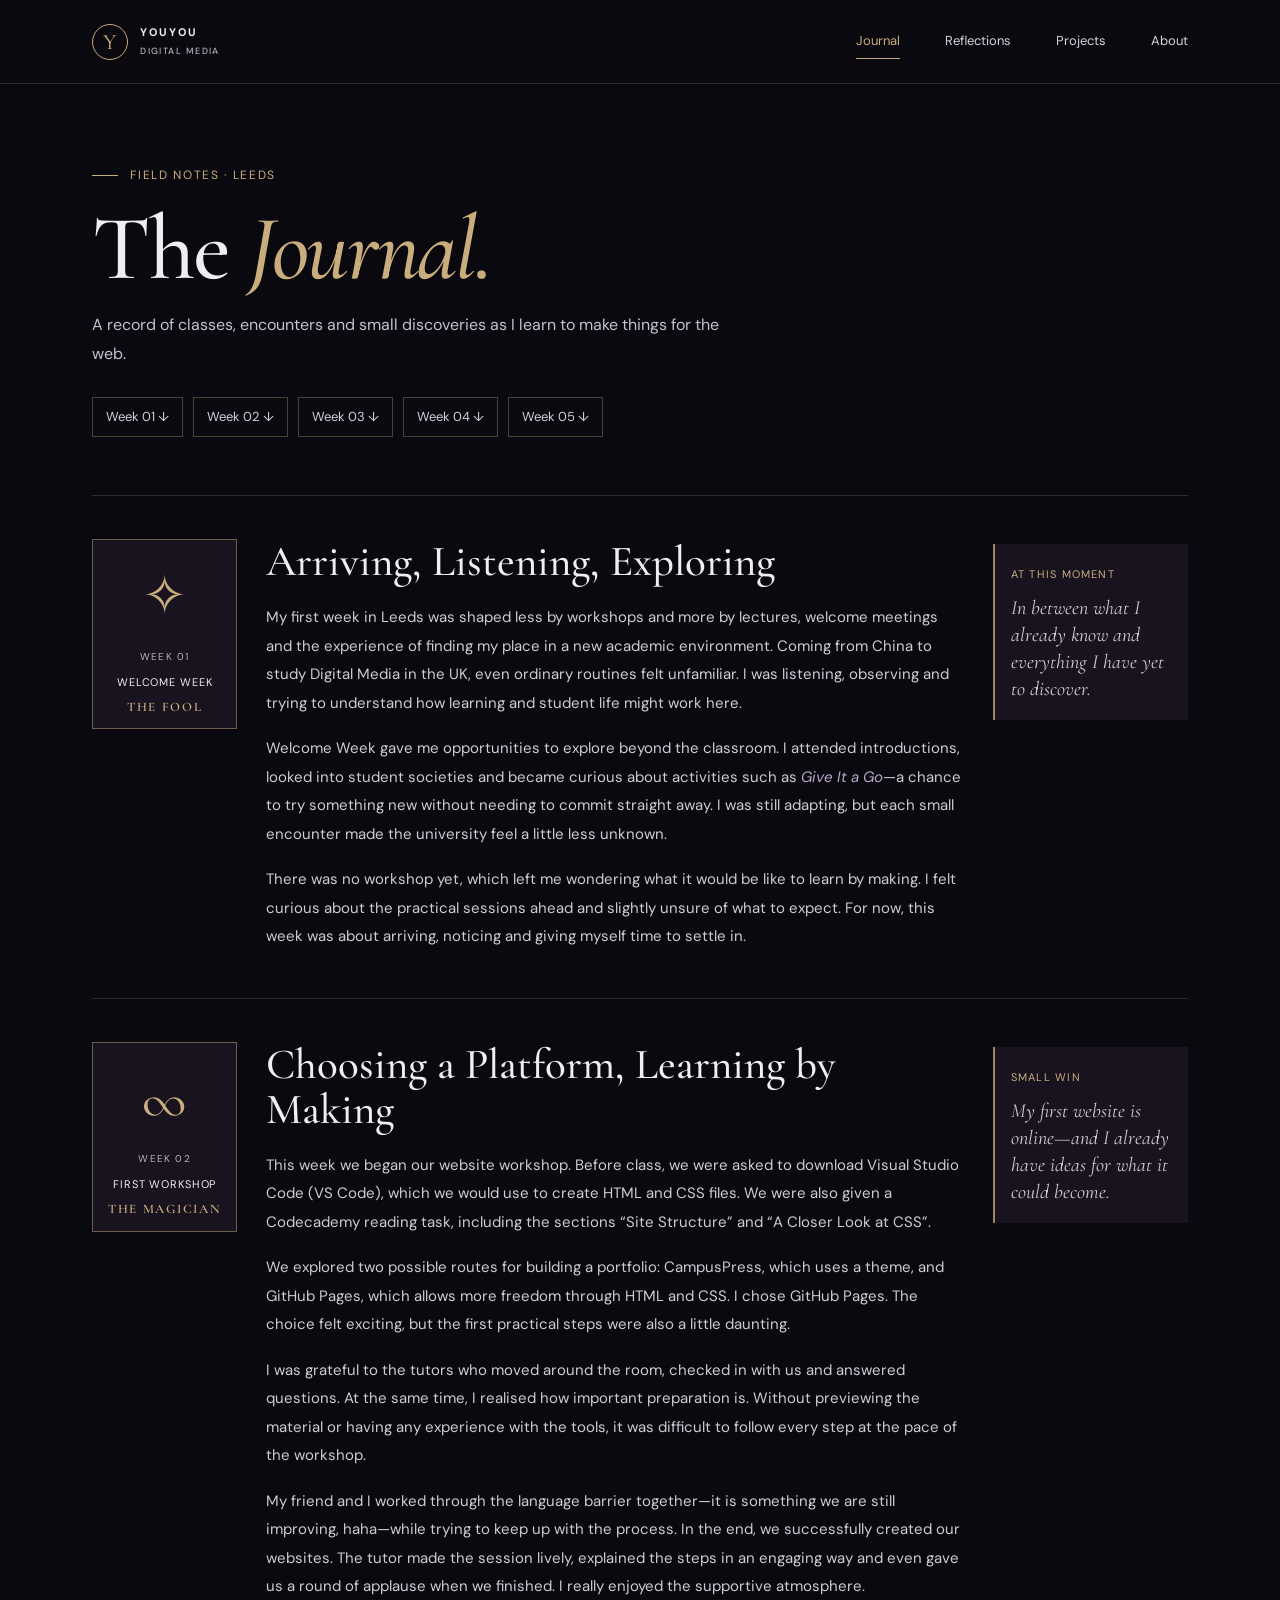
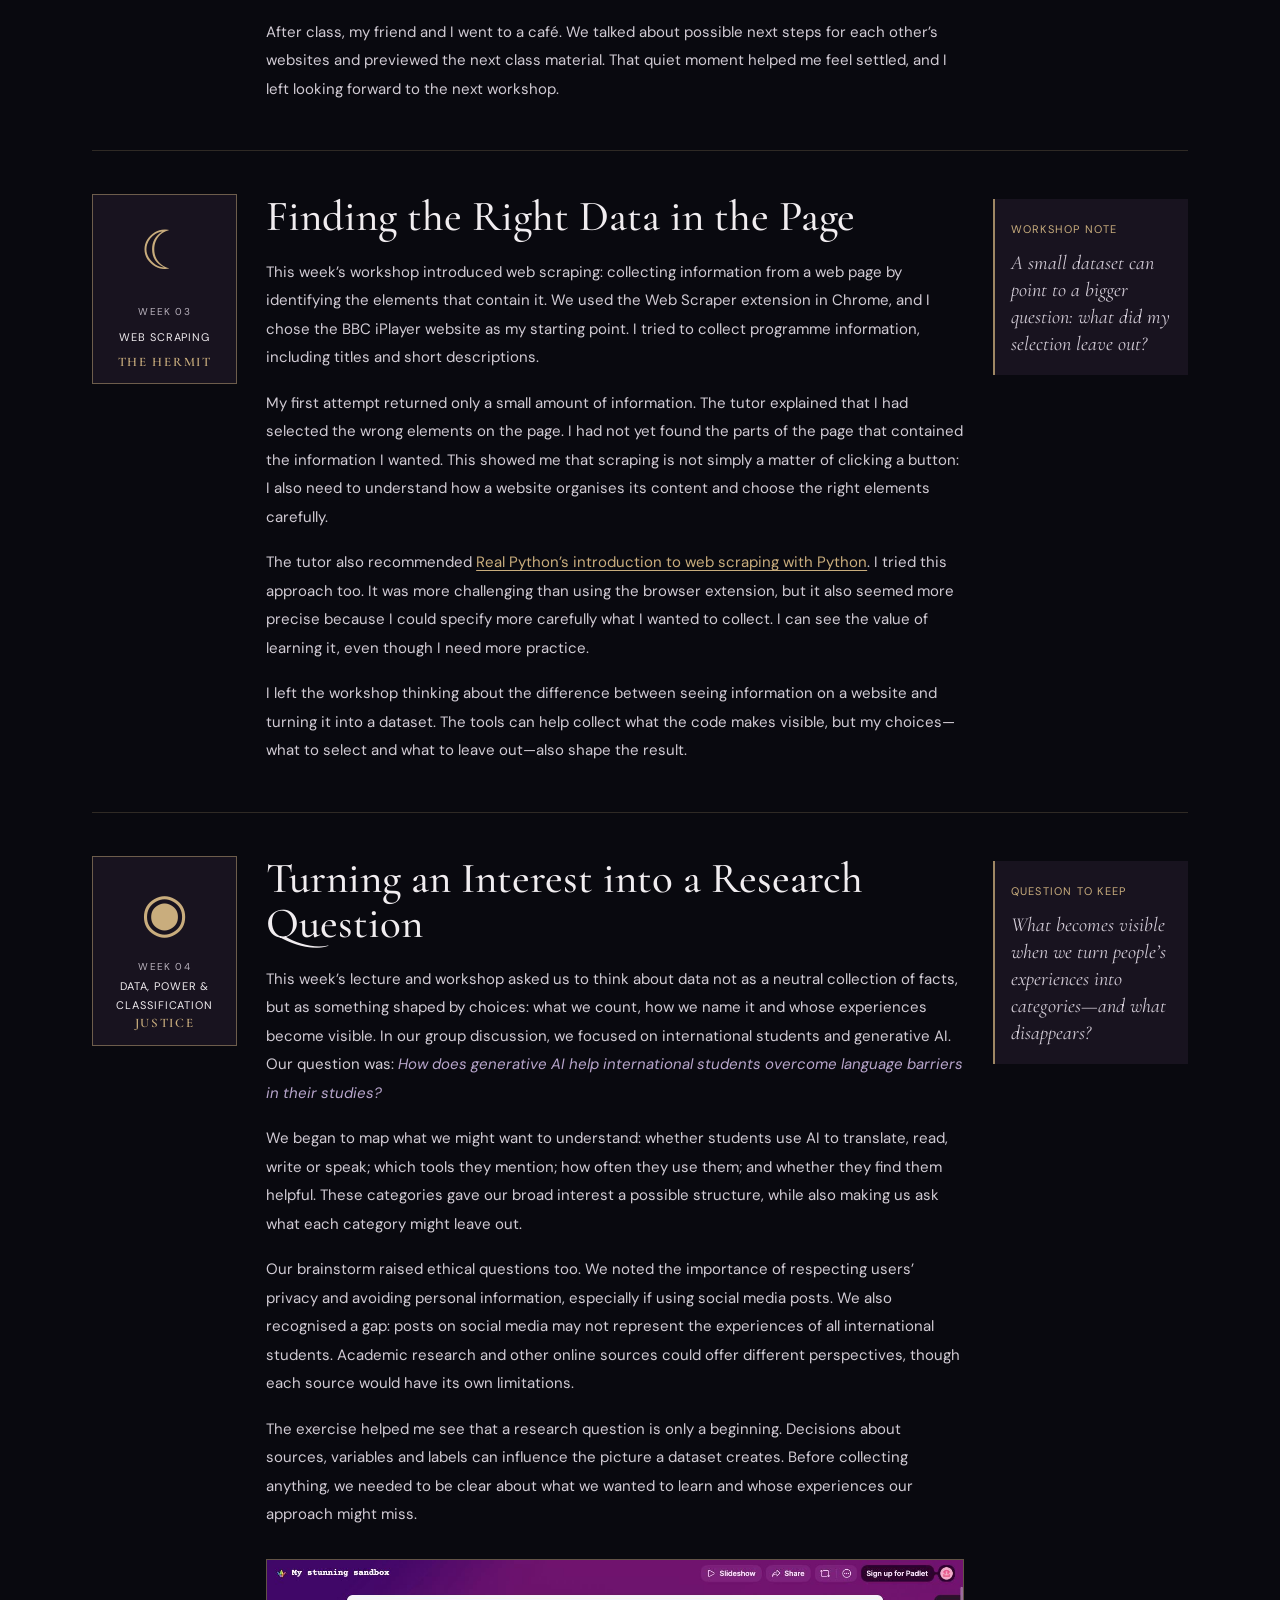
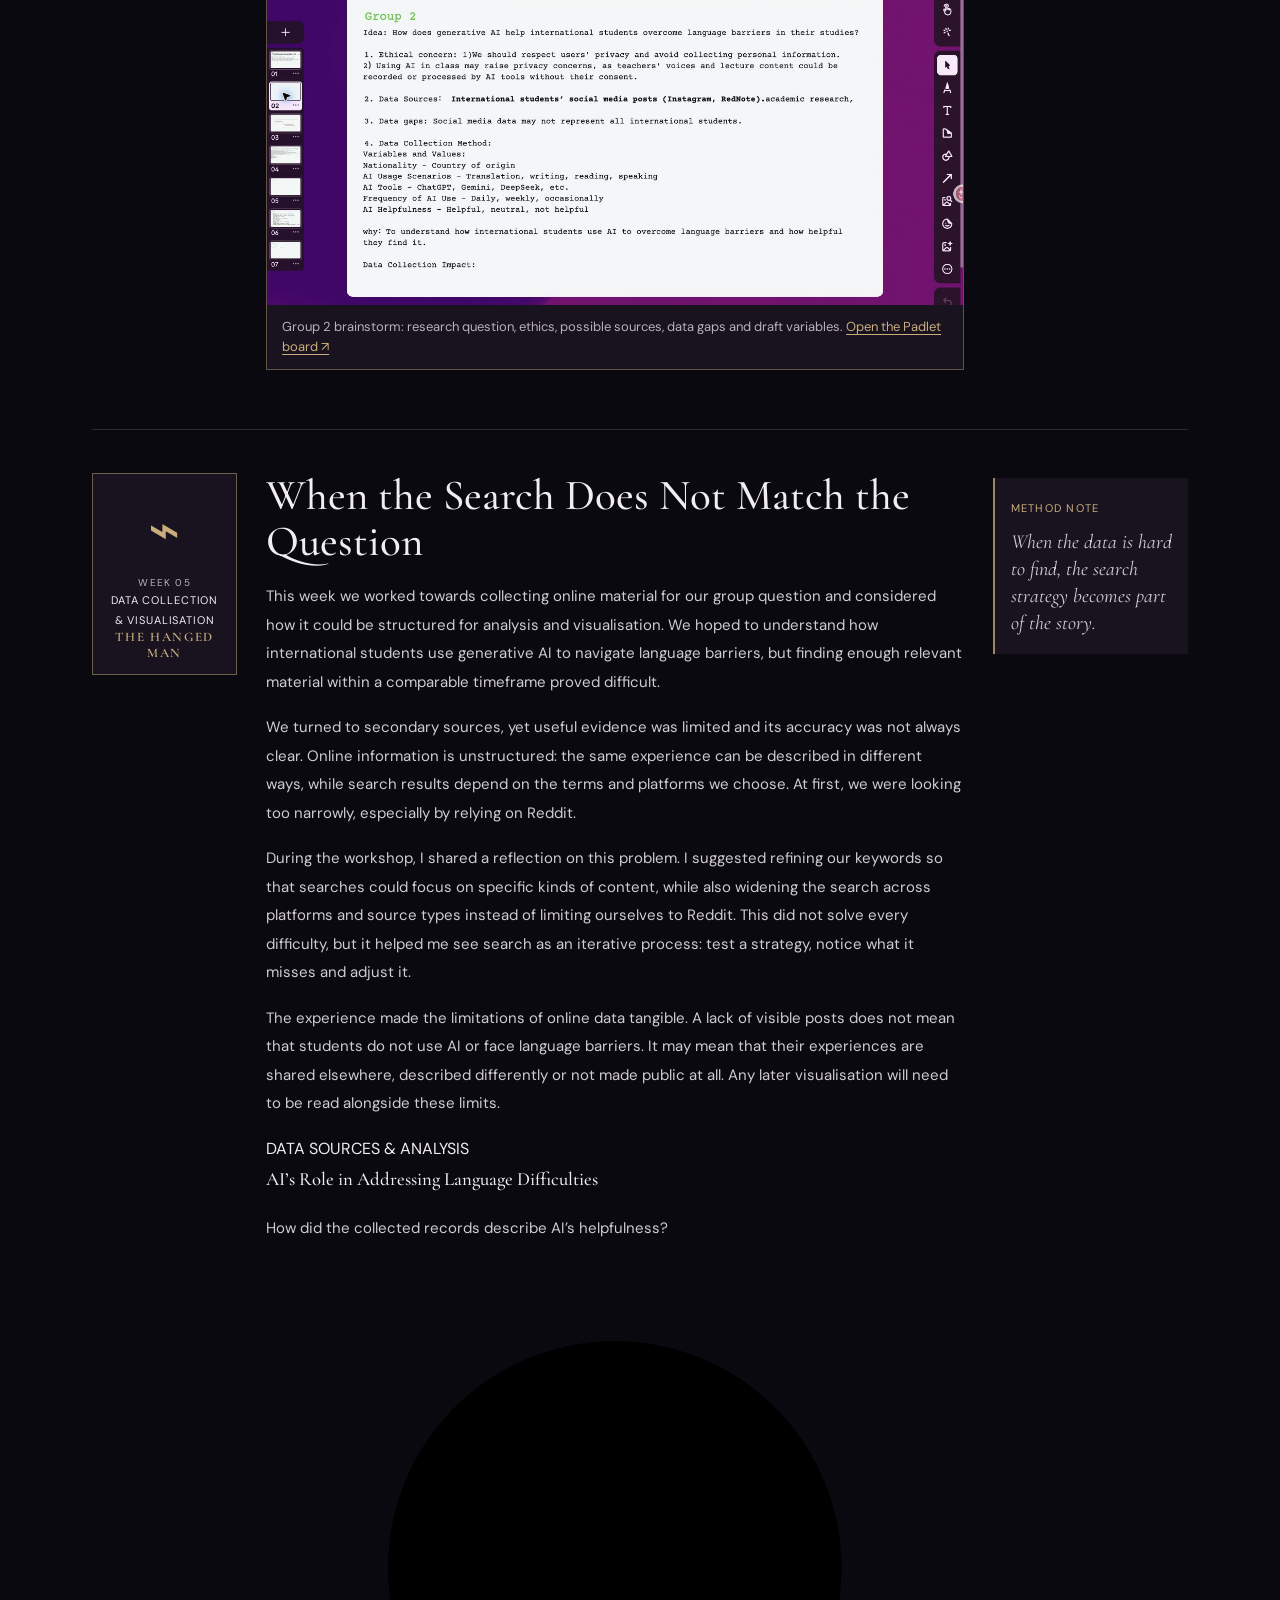
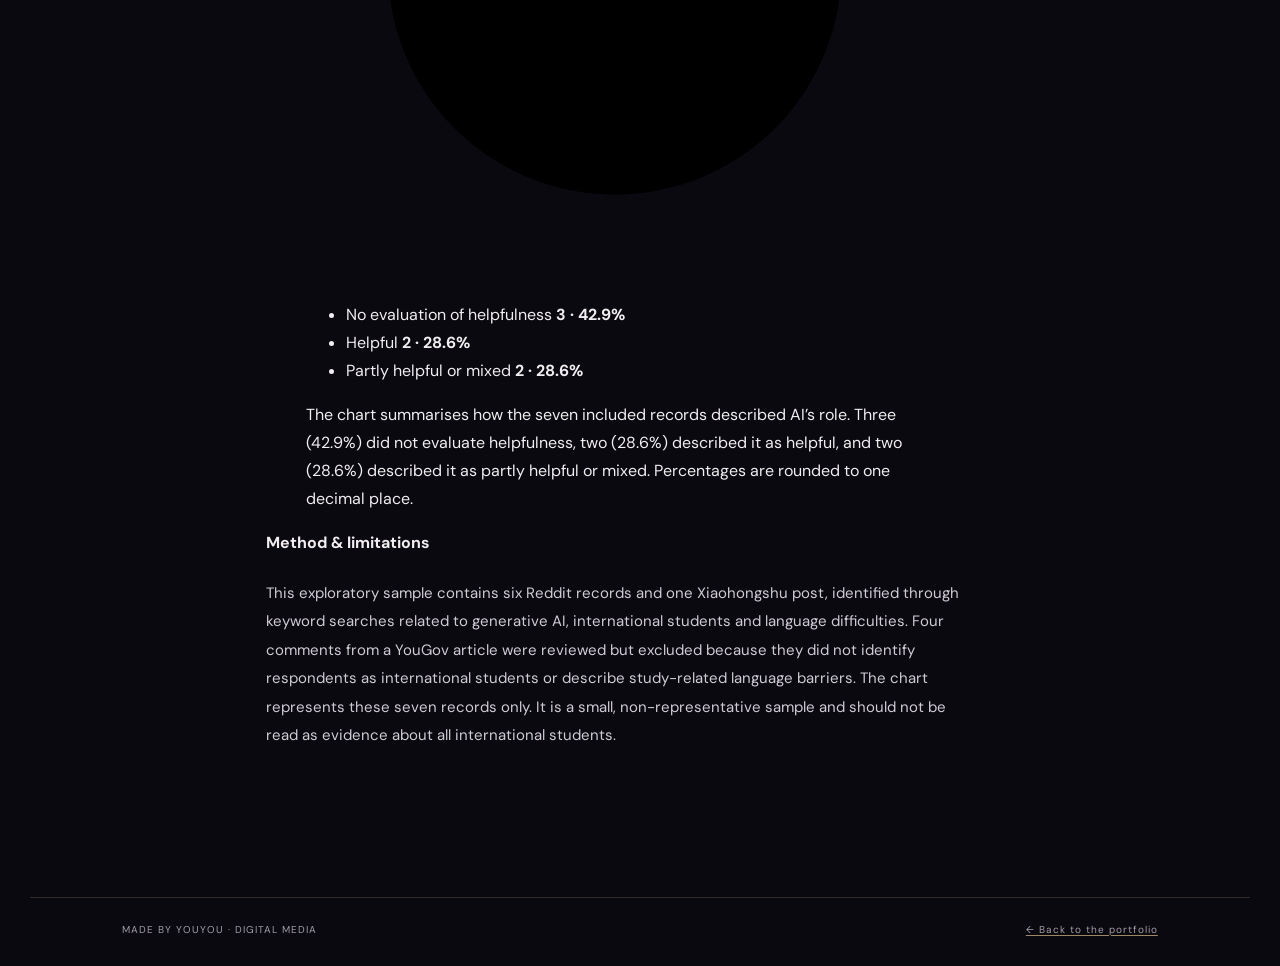
==== commit 4a3b4404: "Add Week 5 data analysis chart" ====
--- a/journal.html
+++ b/journal.html
@@ -2,12 +2,12 @@
 <html lang="en">
 <head>
 <meta charset="utf-8"><meta name="viewport" content="width=device-width, initial-scale=1"><meta name="description" content="Youyou's Digital Media learning journal at the University of Leeds."><title>The Journal — Youyou</title>
-<link rel="preconnect" href="https://fonts.googleapis.com"><link rel="preconnect" href="https://fonts.gstatic.com" crossorigin><link href="https://fonts.googleapis.com/css2?family=DM+Sans:wght@400;500;600;700&family=Cormorant+Garamond:wght@500;600;700&family=Playfair+Display:wght@500;600;700&display=swap" rel="stylesheet"><link href="stylesheet.css?v=5" rel="stylesheet">
+<link rel="preconnect" href="https://fonts.googleapis.com"><link rel="preconnect" href="https://fonts.gstatic.com" crossorigin><link href="https://fonts.googleapis.com/css2?family=DM+Sans:wght@400;500;600;700&family=Cormorant+Garamond:wght@500;600;700&family=Playfair+Display:wght@500;600;700&display=swap" rel="stylesheet"><link href="stylesheet.css?v=6" rel="stylesheet">
 </head><body><div class="site-shell"><header class="topbar"><a class="wordmark" href="index.html"><span class="wordmark-mark">Y</span><span>YOUYOU <small>DIGITAL MEDIA</small></span></a><nav aria-label="Main navigation"><a href="journal.html" aria-current="page">Journal</a><a href="reflections.html">Reflections</a><a href="work.html">Projects</a><a href="index.html#about">About</a></nav></header><main>
 <section class="subpage-hero"><p class="eyebrow"><span class="eyebrow-line"></span> FIELD NOTES · LEEDS</p><h1>The <em>Journal.</em></h1><p class="hero-intro">A record of classes, encounters and small discoveries as I learn to make things for the web.</p><div class="page-jump"><a href="#week-1">Week 01 ↓</a><a href="#week-2">Week 02 ↓</a><a href="#week-3">Week 03 ↓</a><a href="#week-4">Week 04 ↓</a><a href="#week-5">Week 05 ↓</a></div></section><section class="page-content">
 <article class="page-entry" id="week-1"><div class="entry-meta"><span>WEEK 01</span><span>WELCOME WEEK</span></div><div class="entry-prose"><h2>Arriving, Listening, Exploring</h2><p>My first week in Leeds was shaped less by workshops and more by lectures, welcome meetings and the experience of finding my place in a new academic environment. Coming from China to study Digital Media in the UK, even ordinary routines felt unfamiliar. I was listening, observing and trying to understand how learning and student life might work here.</p><p>Welcome Week gave me opportunities to explore beyond the classroom. I attended introductions, looked into student societies and became curious about activities such as <em>Give It a Go</em>—a chance to try something new without needing to commit straight away. I was still adapting, but each small encounter made the university feel a little less unknown.</p><p>There was no workshop yet, which left me wondering what it would be like to learn by making. I felt curious about the practical sessions ahead and slightly unsure of what to expect. For now, this week was about arriving, noticing and giving myself time to settle in.</p></div><aside class="entry-note"><span>AT THIS MOMENT</span><p>In between what I already know and everything I have yet to discover.</p></aside></article>
 <article class="page-entry" id="week-2"><div class="entry-meta"><span>WEEK 02</span><span>FIRST WORKSHOP</span></div><div class="entry-prose"><h2>Choosing a Platform, Learning by Making</h2><p>This week we began our website workshop. Before class, we were asked to download Visual Studio Code (VS Code), which we would use to create HTML and CSS files. We were also given a Codecademy reading task, including the sections “Site Structure” and “A Closer Look at CSS”.</p><p>We explored two possible routes for building a portfolio: CampusPress, which uses a theme, and GitHub Pages, which allows more freedom through HTML and CSS. I chose GitHub Pages. The choice felt exciting, but the first practical steps were also a little daunting.</p><p>I was grateful to the tutors who moved around the room, checked in with us and answered questions. At the same time, I realised how important preparation is. Without previewing the material or having any experience with the tools, it was difficult to follow every step at the pace of the workshop.</p><p>My friend and I worked through the language barrier together—it is something we are still improving, haha—while trying to keep up with the process. In the end, we successfully created our websites. The tutor made the session lively, explained the steps in an engaging way and even gave us a round of applause when we finished. I really enjoyed the supportive atmosphere.</p><p>After class, my friend and I went to a café. We talked about possible next steps for each other’s websites and previewed the next class material. That quiet moment helped me feel settled, and I left looking forward to the next workshop.</p></div><aside class="entry-note"><span>SMALL WIN</span><p>My first website is online—and I already have ideas for what it could become.</p></aside></article>
 <article class="page-entry" id="week-3"><div class="entry-meta"><span>WEEK 03</span><span>WEB SCRAPING</span></div><div class="entry-prose"><h2>Finding the Right Data in the Page</h2><p>This week’s workshop introduced web scraping: collecting information from a web page by identifying the elements that contain it. We used the Web Scraper extension in Chrome, and I chose the BBC iPlayer website as my starting point. I tried to collect programme information, including titles and short descriptions.</p><p>My first attempt returned only a small amount of information. The tutor explained that I had selected the wrong elements on the page. I had not yet found the parts of the page that contained the information I wanted. This showed me that scraping is not simply a matter of clicking a button: I also need to understand how a website organises its content and choose the right elements carefully.</p><p>The tutor also recommended <a href="https://realpython.com/python-web-scraping-practical-introduction">Real Python’s introduction to web scraping with Python</a>. I tried this approach too. It was more challenging than using the browser extension, but it also seemed more precise because I could specify more carefully what I wanted to collect. I can see the value of learning it, even though I need more practice.</p><p>I left the workshop thinking about the difference between seeing information on a website and turning it into a dataset. The tools can help collect what the code makes visible, but my choices—what to select and what to leave out—also shape the result.</p></div><aside class="entry-note"><span>WORKSHOP NOTE</span><p>A small dataset can point to a bigger question: what did my selection leave out?</p></aside></article>
 <article class="page-entry" id="week-4"><div class="entry-meta"><span>WEEK 04</span><span>DATA, POWER & CLASSIFICATION</span></div><div class="entry-prose"><h2>Turning an Interest into a Research Question</h2><p>This week’s lecture and workshop asked us to think about data not as a neutral collection of facts, but as something shaped by choices: what we count, how we name it and whose experiences become visible. In our group discussion, we focused on international students and generative AI. Our question was: <em>How does generative AI help international students overcome language barriers in their studies?</em></p><p>We began to map what we might want to understand: whether students use AI to translate, read, write or speak; which tools they mention; how often they use them; and whether they find them helpful. These categories gave our broad interest a possible structure, while also making us ask what each category might leave out.</p><p>Our brainstorm raised ethical questions too. We noted the importance of respecting users’ privacy and avoiding personal information, especially if using social media posts. We also recognised a gap: posts on social media may not represent the experiences of all international students. Academic research and other online sources could offer different perspectives, though each source would have its own limitations.</p><p>The exercise helped me see that a research question is only a beginning. Decisions about sources, variables and labels can influence the picture a dataset creates. Before collecting anything, we needed to be clear about what we wanted to learn and whose experiences our approach might miss.</p><figure class="embedded-board"><img class="padlet-screenshot" alt="Screenshot of Group 2’s Week 4 brainstorm about generative AI and language barriers" src="[data-uri]" loading="lazy"><figcaption>Group 2 brainstorm: research question, ethics, possible sources, data gaps and draft variables. <a href="https://padlet.com/universityofleeds/my-stunning-sandbox-s024plgmj4zmunwkb74d?frame_id=page%3AWAesD6Of9N-3vihB1hnfr" target="_blank" rel="noopener">Open the Padlet board ↗</a></figcaption></figure></div><aside class="entry-note"><span>QUESTION TO KEEP</span><p>What becomes visible when we turn people’s experiences into categories—and what disappears?</p></aside></article>
-<article class="page-entry" id="week-5"><div class="entry-meta"><span>WEEK 05</span><span>DATA COLLECTION & VISUALISATION</span></div><div class="entry-prose"><h2>When the Search Does Not Match the Question</h2><p>This week we worked towards collecting online material for our group question and considered how it could be structured for analysis and visualisation. We hoped to understand how international students use generative AI to navigate language barriers, but finding enough relevant material within a comparable timeframe proved difficult.</p><p>We turned to secondary sources, yet useful evidence was limited and its accuracy was not always clear. Online information is unstructured: the same experience can be described in different ways, while search results depend on the terms and platforms we choose. At first, we were looking too narrowly, especially by relying on Reddit.</p><p>During the workshop, I shared a reflection on this problem. I suggested refining our keywords so that searches could focus on specific kinds of content, while also widening the search across platforms and source types instead of limiting ourselves to Reddit. This did not solve every difficulty, but it helped me see search as an iterative process: test a strategy, notice what it misses and adjust it.</p><p>The experience made the limitations of online data tangible. A lack of visible posts does not mean that students do not use AI or face language barriers. It may mean that their experiences are shared elsewhere, described differently or not made public at all. Any later visualisation will need to be read alongside these limits.</p><section class="dataset-placeholder" id="week-5-dataset"><span>DATA SOURCES & ANALYSIS · IN PROGRESS</span><p>This space is reserved for the sources, collection notes, variable key, dataset and analysis for this week. I will add them once my group work is complete, with care taken to remove identifying information where needed.</p></section></div><aside class="entry-note"><span>METHOD NOTE</span><p>When the data is hard to find, the search strategy becomes part of the story.</p></aside></article>
+<article class="page-entry" id="week-5"><div class="entry-meta"><span>WEEK 05</span><span>DATA COLLECTION & VISUALISATION</span></div><div class="entry-prose"><h2>When the Search Does Not Match the Question</h2><p>This week we worked towards collecting online material for our group question and considered how it could be structured for analysis and visualisation. We hoped to understand how international students use generative AI to navigate language barriers, but finding enough relevant material within a comparable timeframe proved difficult.</p><p>We turned to secondary sources, yet useful evidence was limited and its accuracy was not always clear. Online information is unstructured: the same experience can be described in different ways, while search results depend on the terms and platforms we choose. At first, we were looking too narrowly, especially by relying on Reddit.</p><p>During the workshop, I shared a reflection on this problem. I suggested refining our keywords so that searches could focus on specific kinds of content, while also widening the search across platforms and source types instead of limiting ourselves to Reddit. This did not solve every difficulty, but it helped me see search as an iterative process: test a strategy, notice what it misses and adjust it.</p><p>The experience made the limitations of online data tangible. A lack of visible posts does not mean that students do not use AI or face language barriers. It may mean that their experiences are shared elsewhere, described differently or not made public at all. Any later visualisation will need to be read alongside these limits.</p><section class="dataset-report" id="week-5-dataset"><div class="report-heading"><span>DATA SOURCES & ANALYSIS</span><h3>AI’s Role in Addressing Language Difficulties</h3><p>How did the collected records describe AI’s helpfulness?</p></div><figure class="report-chart"><svg class="pie-chart" viewBox="0 0 240 240" role="img" aria-labelledby="pie-title pie-desc"><title id="pie-title">AI’s role in addressing language difficulties, seven records</title><desc id="pie-desc">Three records, 42.9 percent, did not evaluate helpfulness. Two, 28.6 percent, described AI as helpful. Two, 28.6 percent, described it as partly helpful or mixed.</desc><circle class="pie-base" cx="120" cy="120" r="88"/><path class="pie-slice pie-none" d="M120 120 L120 32 A88 88 0 0 1 155.6 200.5 Z"/><path class="pie-slice pie-helpful" d="M120 120 L155.6 200.5 A88 88 0 0 1 34.1 139.6 Z"/><path class="pie-slice pie-mixed" d="M120 120 L34.1 139.6 A88 88 0 0 1 120 32 Z"/></svg><ul class="chart-legend"><li><span class="legend-dot legend-none"></span><span>No evaluation of helpfulness <b>3 · 42.9%</b></span></li><li><span class="legend-dot legend-helpful"></span><span>Helpful <b>2 · 28.6%</b></span></li><li><span class="legend-dot legend-mixed"></span><span>Partly helpful or mixed <b>2 · 28.6%</b></span></li></ul><figcaption>The chart summarises how the seven included records described AI’s role. Three (42.9%) did not evaluate helpfulness, two (28.6%) described it as helpful, and two (28.6%) described it as partly helpful or mixed. Percentages are rounded to one decimal place.</figcaption></figure><div class="method-note"><h4>Method & limitations</h4><p>This exploratory sample contains six Reddit records and one Xiaohongshu post, identified through keyword searches related to generative AI, international students and language difficulties. Four comments from a YouGov article were reviewed but excluded because they did not identify respondents as international students or describe study-related language barriers. The chart represents these seven records only. It is a small, non-representative sample and should not be read as evidence about all international students.</p></div></section></div><aside class="entry-note"><span>METHOD NOTE</span><p>When the data is hard to find, the search strategy becomes part of the story.</p></aside></article>
 </section></main><footer><span>MADE BY YOUYOU · DIGITAL MEDIA</span><a href="index.html">← Back to the portfolio</a></footer></div></body></html>
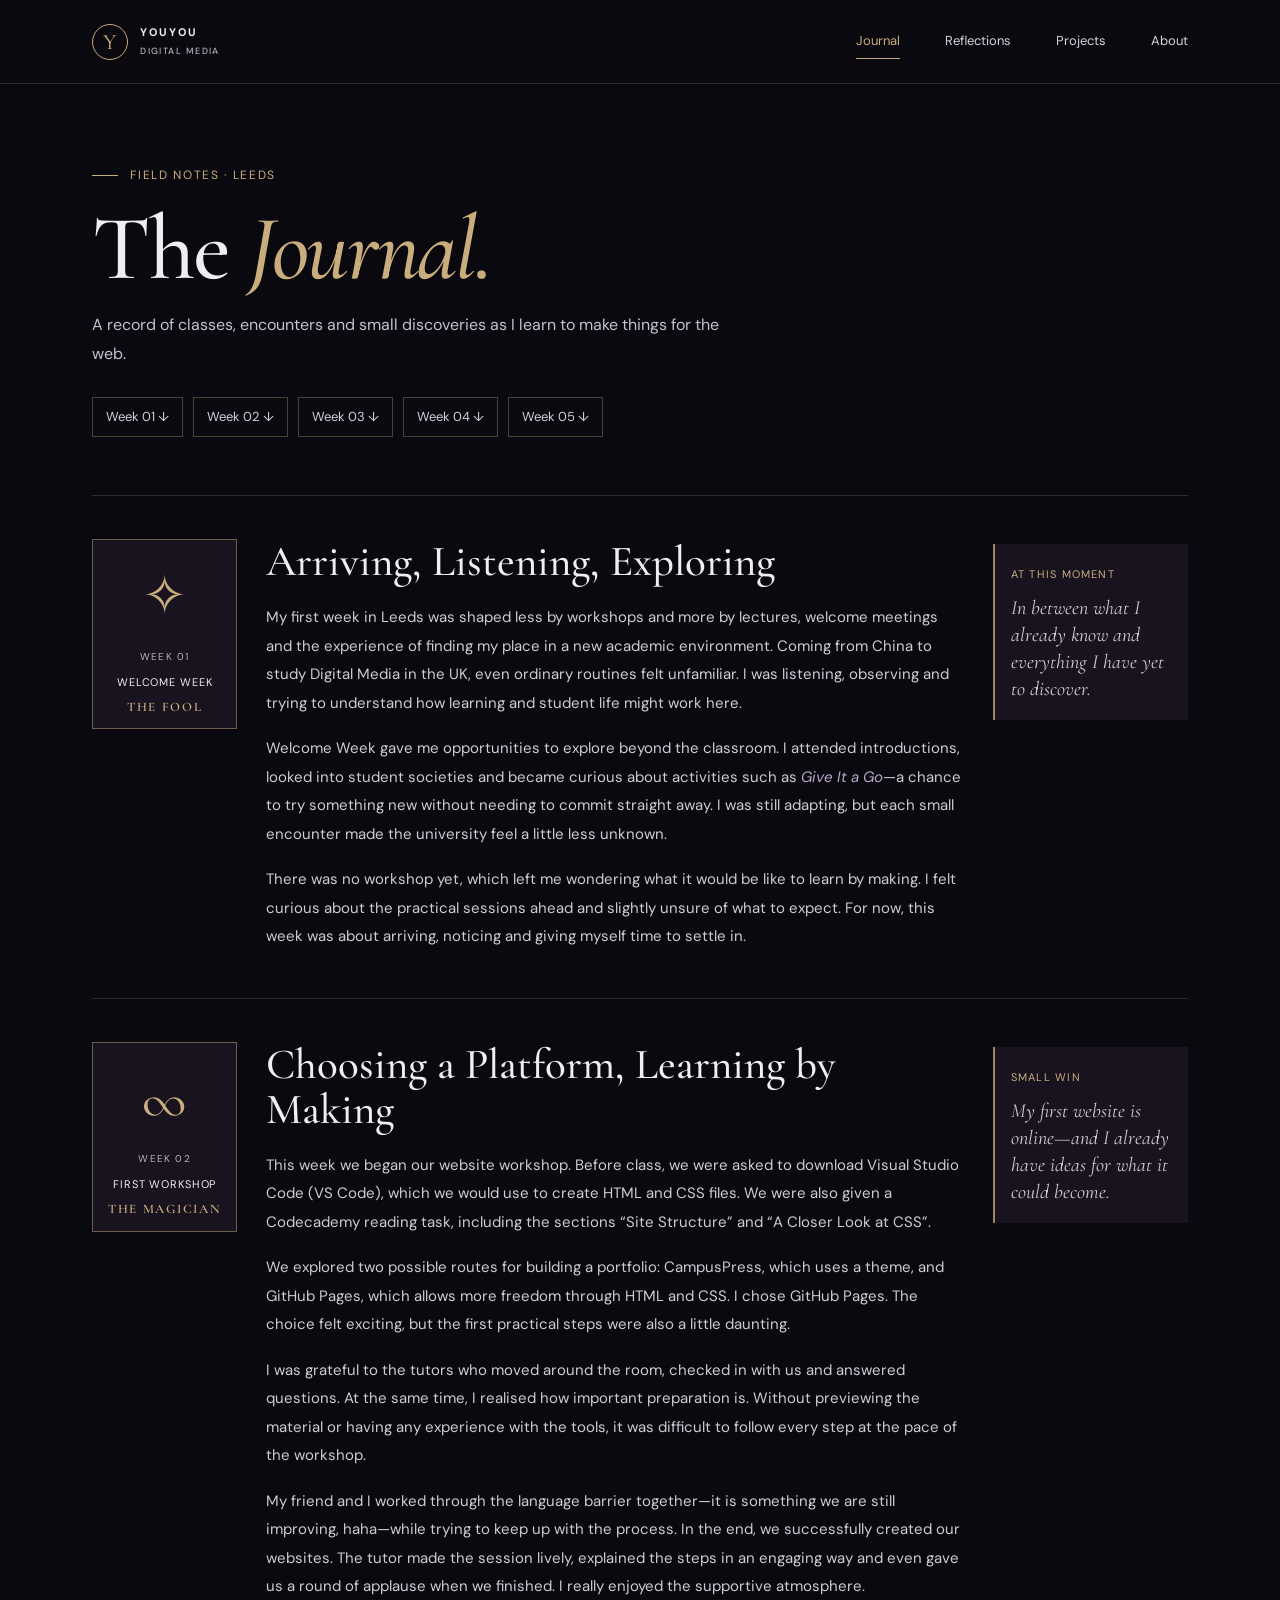
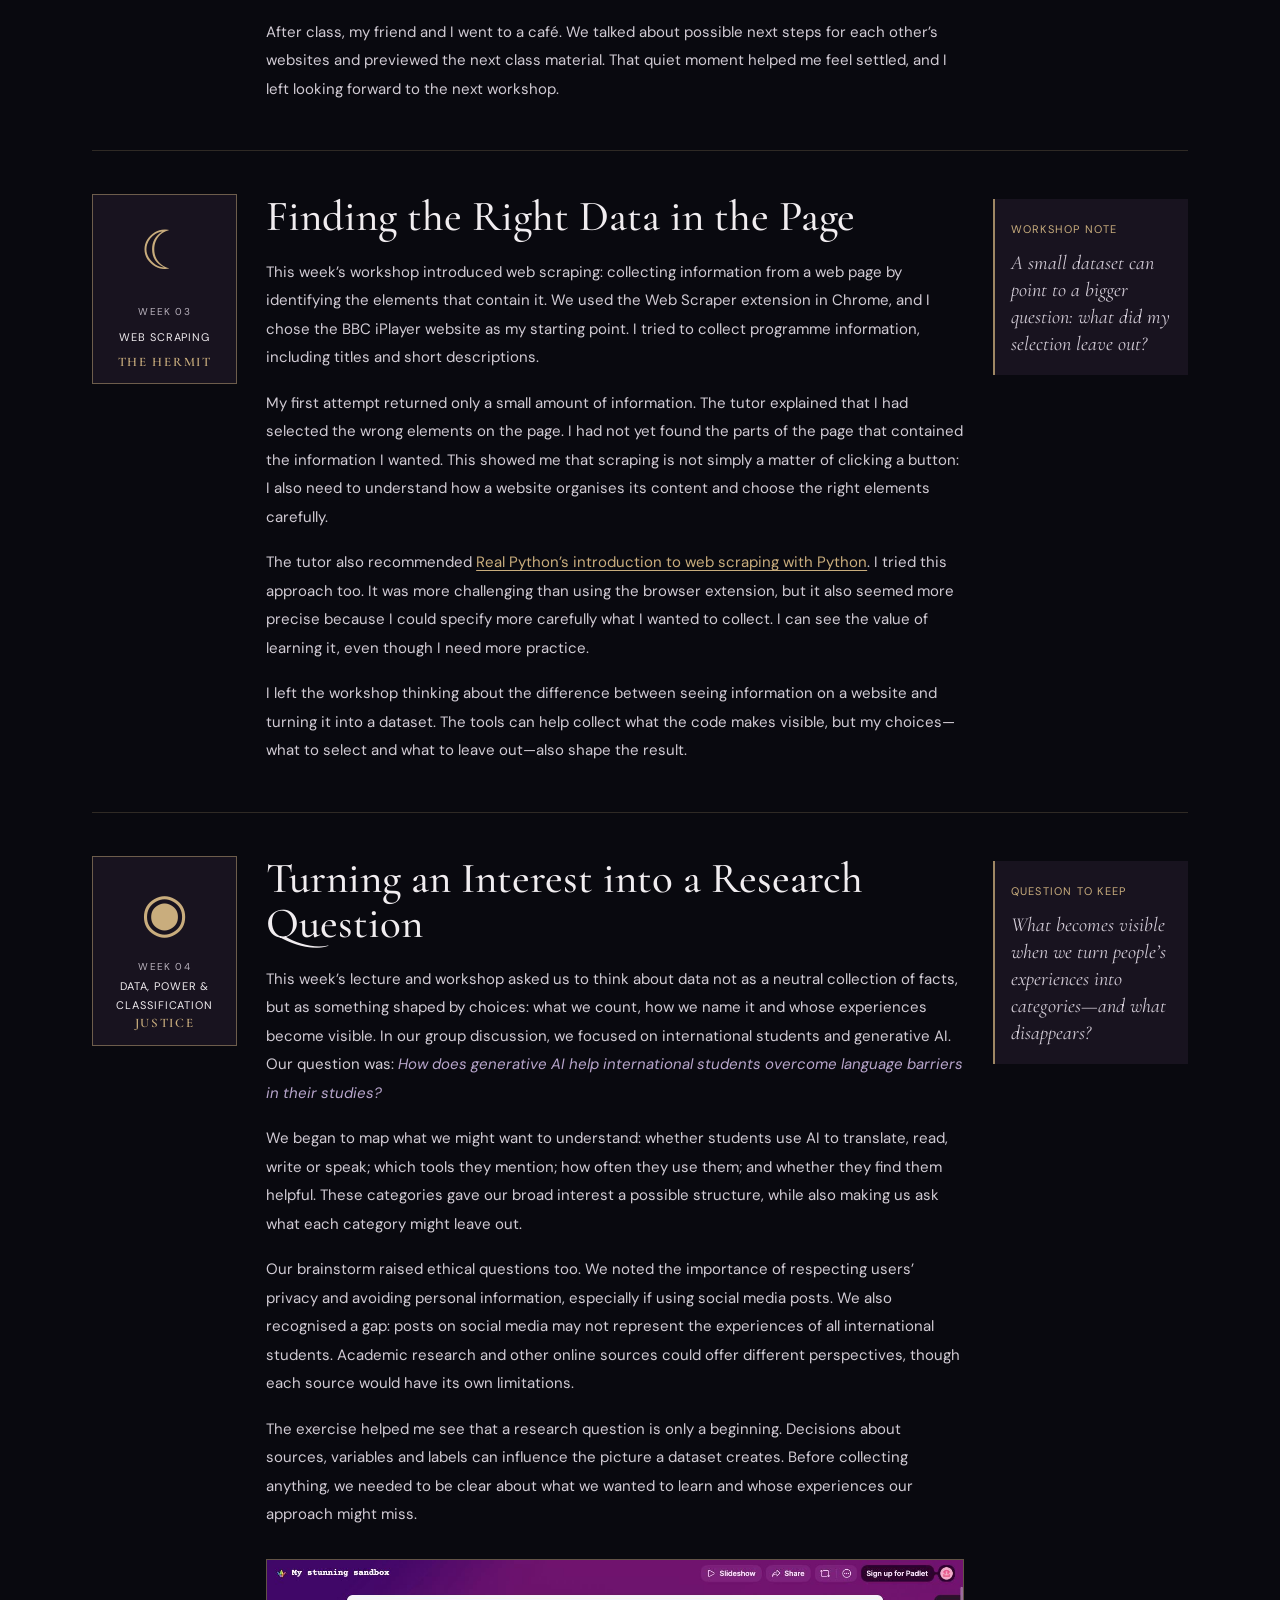
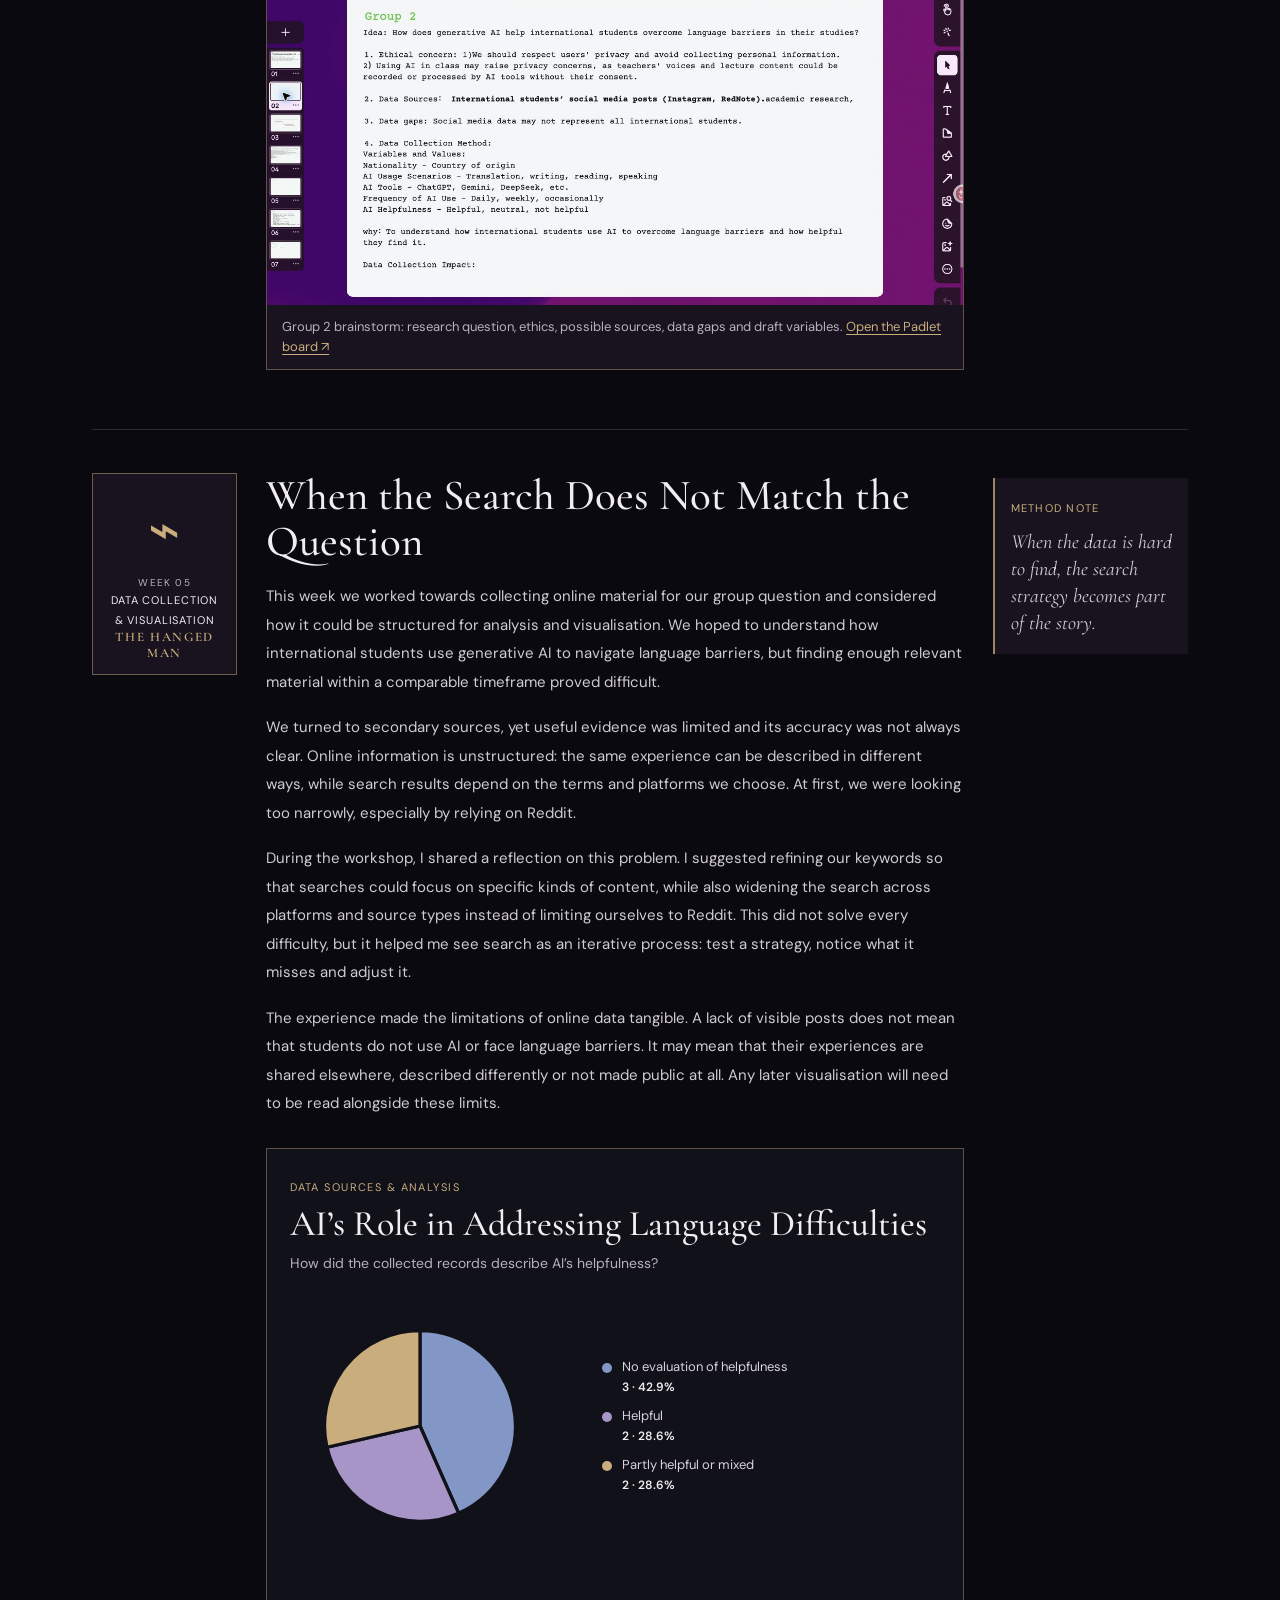
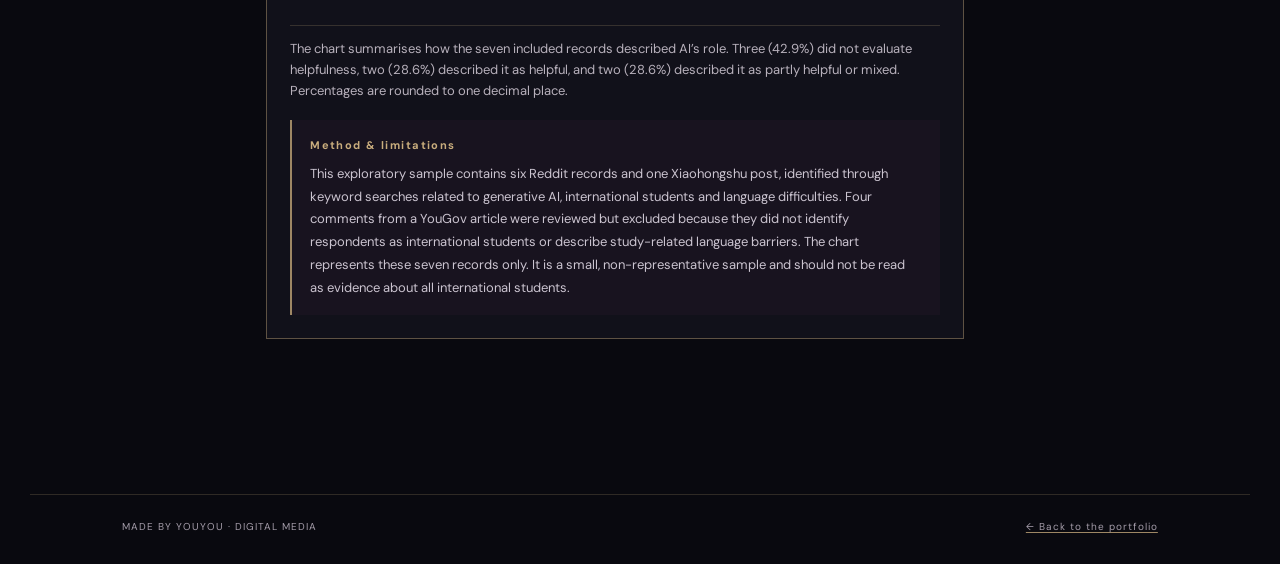
==== commit a5b5842e: "Refresh journal stylesheet cache" ====
--- a/journal.html
+++ b/journal.html
@@ -2,7 +2,7 @@
 <html lang="en">
 <head>
 <meta charset="utf-8"><meta name="viewport" content="width=device-width, initial-scale=1"><meta name="description" content="Youyou's Digital Media learning journal at the University of Leeds."><title>The Journal — Youyou</title>
-<link rel="preconnect" href="https://fonts.googleapis.com"><link rel="preconnect" href="https://fonts.gstatic.com" crossorigin><link href="https://fonts.googleapis.com/css2?family=DM+Sans:wght@400;500;600;700&family=Cormorant+Garamond:wght@500;600;700&family=Playfair+Display:wght@500;600;700&display=swap" rel="stylesheet"><link href="stylesheet.css?v=6" rel="stylesheet">
+<link rel="preconnect" href="https://fonts.googleapis.com"><link rel="preconnect" href="https://fonts.gstatic.com" crossorigin><link href="https://fonts.googleapis.com/css2?family=DM+Sans:wght@400;500;600;700&family=Cormorant+Garamond:wght@500;600;700&family=Playfair+Display:wght@500;600;700&display=swap" rel="stylesheet"><link href="stylesheet.css?v=8" rel="stylesheet">
 </head><body><div class="site-shell"><header class="topbar"><a class="wordmark" href="index.html"><span class="wordmark-mark">Y</span><span>YOUYOU <small>DIGITAL MEDIA</small></span></a><nav aria-label="Main navigation"><a href="journal.html" aria-current="page">Journal</a><a href="reflections.html">Reflections</a><a href="work.html">Projects</a><a href="index.html#about">About</a></nav></header><main>
 <section class="subpage-hero"><p class="eyebrow"><span class="eyebrow-line"></span> FIELD NOTES · LEEDS</p><h1>The <em>Journal.</em></h1><p class="hero-intro">A record of classes, encounters and small discoveries as I learn to make things for the web.</p><div class="page-jump"><a href="#week-1">Week 01 ↓</a><a href="#week-2">Week 02 ↓</a><a href="#week-3">Week 03 ↓</a><a href="#week-4">Week 04 ↓</a><a href="#week-5">Week 05 ↓</a></div></section><section class="page-content">
 <article class="page-entry" id="week-1"><div class="entry-meta"><span>WEEK 01</span><span>WELCOME WEEK</span></div><div class="entry-prose"><h2>Arriving, Listening, Exploring</h2><p>My first week in Leeds was shaped less by workshops and more by lectures, welcome meetings and the experience of finding my place in a new academic environment. Coming from China to study Digital Media in the UK, even ordinary routines felt unfamiliar. I was listening, observing and trying to understand how learning and student life might work here.</p><p>Welcome Week gave me opportunities to explore beyond the classroom. I attended introductions, looked into student societies and became curious about activities such as <em>Give It a Go</em>—a chance to try something new without needing to commit straight away. I was still adapting, but each small encounter made the university feel a little less unknown.</p><p>There was no workshop yet, which left me wondering what it would be like to learn by making. I felt curious about the practical sessions ahead and slightly unsure of what to expect. For now, this week was about arriving, noticing and giving myself time to settle in.</p></div><aside class="entry-note"><span>AT THIS MOMENT</span><p>In between what I already know and everything I have yet to discover.</p></aside></article>
--- a/stylesheet.css
+++ b/stylesheet.css
@@ -1,175 +1,339 @@
-:root {
-  color-scheme: dark;
-  --night: #09090f;
-  --night-blue: #0d0e18;
-  --plum: #18131f;
-  --plum-light: #211a2b;
-  --ink: #f1edf0;
-  --muted: #b8b1bc;
-  --gold: #c9ad7d;
-  --gold-soft: #9e8764;
-  --lavender: #b8a6cc;
-  --blue: #8d9bb5;
-  --line: rgba(201, 173, 125, .34);
-  --sans: "DM Sans", Arial, sans-serif;
-  --serif: "Cormorant Garamond", "Playfair Display", Georgia, serif;
-  --ease-ink: cubic-bezier(.22, 1, .36, 1);
-}
+:root { color-scheme: dark; --night: #09090f; --night-blue: #0d0e18; --plum: #18131f; --plum-light: #211a2b; --ink: #f1edf0; --muted: #b8b1bc; --gold: #c9ad7d; --gold-soft: #9e8764; --lavender: #b8a6cc; --blue: #8d9bb5; --line: rgba(201, 173, 125, .34); --sans: "DM Sans", Arial, sans-serif; --serif: "Cormorant Garamond", "Playfair Display", Georgia, serif; --ease-ink: cubic-bezier(.22, 1, .36, 1); }
 
 * { box-sizing: border-box; }
+
 html { scroll-behavior: smooth; scroll-padding-top: 90px; background: var(--night); }
-body { margin: 0; color: var(--ink); background: var(--night); font: 16px/1.75 var(--sans); -webkit-font-smoothing: antialiased; }
+
+body { margin: 0px; color: var(--ink); background: var(--night); font: 16px/1.75 var(--sans); -webkit-font-smoothing: antialiased; }
+
 ::selection { color: var(--night); background: var(--gold); }
+
 a { color: inherit; }
+
 a:focus-visible { outline: 2px solid var(--gold); outline-offset: 5px; }
+
 .site-shell { overflow: hidden; min-height: 100vh; }
 
-.topbar { position: relative; z-index: 5; display: flex; align-items: center; justify-content: space-between; gap: 28px; max-width: 1360px; height: 84px; margin: 0 auto; padding: 0 7.2%; border-bottom: 1px solid rgba(201,173,125,.22); }
-.wordmark { display: flex; align-items: center; gap: 12px; color: var(--ink); text-decoration: none; font-size: 11px; font-weight: 700; letter-spacing: .17em; }
+.topbar { position: relative; z-index: 5; display: flex; align-items: center; justify-content: space-between; gap: 28px; max-width: 1360px; height: 84px; margin: 0px auto; padding: 0px 7.2%; border-bottom: 1px solid rgba(201, 173, 125, 0.22); }
+
+.wordmark { display: flex; align-items: center; gap: 12px; color: var(--ink); text-decoration: none; font-size: 11px; font-weight: 700; letter-spacing: 0.17em; }
+
 .wordmark-mark { display: grid; width: 36px; height: 36px; place-items: center; border: 1px solid var(--gold); border-radius: 50%; color: var(--gold); font: 22px/1 var(--serif); }
-.wordmark small { display: block; margin-top: 2px; color: var(--muted); font-size: 9px; font-weight: 500; letter-spacing: .16em; }
+
+.wordmark small { display: block; margin-top: 2px; color: var(--muted); font-size: 9px; font-weight: 500; letter-spacing: 0.16em; }
+
 nav { display: flex; align-items: center; gap: clamp(20px, 3.5vw, 46px); }
-nav a { position: relative; padding: 8px 0; color: #d9d2dc; text-decoration: none; font-size: 13px; transition: color .2s ease; }
-nav a::after { position: absolute; right: 100%; bottom: 2px; left: 0; height: 1px; background: var(--gold); content: ""; transition: right .25s var(--ease-ink); }
+
+nav a { position: relative; padding: 8px 0px; color: rgb(217, 210, 220); text-decoration: none; font-size: 13px; transition: color 0.2s; }
+
+nav a::after { position: absolute; right: 100%; bottom: 2px; left: 0px; height: 1px; background: var(--gold); content: ""; transition: right .25s var(--ease-ink); }
+
 nav a:hover, nav a[aria-current="page"] { color: var(--gold); }
-nav a:hover::after, nav a[aria-current="page"]::after { right: 0; }
-
-h1, h2, h3, h4, p { margin-top: 0; }
+
+nav a:hover::after, nav a[aria-current="page"]::after { right: 0px; }
+
+h1, h2, h3, h4, p { margin-top: 0px; }
+
 h1, h2, h3 { font-family: var(--serif); font-weight: 500; }
-h1 { margin: 26px 0 23px; font-size: clamp(60px, 8vw, 104px); line-height: .88; letter-spacing: -.045em; }
+
+h1 { margin: 26px 0px 23px; font-size: clamp(60px, 8vw, 104px); line-height: 0.88; letter-spacing: -0.045em; }
+
 h1 em, h2 em { color: var(--gold); font-weight: 500; }
-.eyebrow, .section-kicker { color: var(--gold); font-size: 12px; line-height: 1.5; letter-spacing: .14em; }
-.eyebrow { display: flex; align-items: center; gap: 12px; margin-bottom: 0; }
+
+.eyebrow, .section-kicker { color: var(--gold); font-size: 12px; line-height: 1.5; letter-spacing: 0.14em; }
+
+.eyebrow { display: flex; align-items: center; gap: 12px; margin-bottom: 0px; }
+
 .eyebrow-line { width: 26px; height: 1px; background: var(--gold); }
-.text-link { display: inline-flex; align-items: center; gap: 14px; padding: 7px 0; border-bottom: 1px solid var(--gold-soft); color: var(--ink); text-decoration: none; font-size: 14px; transition: color .18s ease, gap .18s ease, border-color .18s ease; }
+
+.text-link { display: inline-flex; align-items: center; gap: 14px; padding: 7px 0px; border-bottom: 1px solid var(--gold-soft); color: var(--ink); text-decoration: none; font-size: 14px; transition: color 0.18s, gap 0.18s, border-color 0.18s; }
+
 .text-link:hover { gap: 19px; border-color: var(--gold); color: var(--gold); }
 
-.hero { position: relative; display: grid; grid-template-columns: minmax(0,1fr) minmax(290px,.78fr); align-items: center; gap: 8%; max-width: 1360px; min-height: 650px; margin: 0 auto; padding: 80px 10% 102px; }
+.hero { position: relative; display: grid; grid-template-columns: minmax(0px, 1fr) minmax(290px, 0.78fr); align-items: center; gap: 8%; max-width: 1360px; min-height: 650px; margin: 0px auto; padding: 80px 10% 102px; }
+
 .hero-copy { position: relative; z-index: 1; max-width: 620px; animation: arrive .85s var(--ease-ink) both; }
-.hero-intro { max-width: 440px; margin-bottom: 30px; color: #c7c0cd; font-size: 16px; line-height: 1.85; }
-.arcana-card { position: relative; display: flex; width: min(100%, 390px); min-height: 494px; flex-direction: column; align-items: center; justify-self: center; padding: 24px 25px 23px; overflow: hidden; border: 1px solid var(--gold-soft); background: var(--plum); color: var(--gold); text-align: center; text-decoration: none; animation: arrive 1s .12s var(--ease-ink) both, card-drift 9s 1.2s ease-in-out infinite; transition: border-color .25s ease, background .25s ease, transform .25s ease; }
-.arcana-card::before { position: absolute; inset: 9px; border: 1px solid rgba(201,173,125,.24); content: ""; pointer-events: none; }
-.arcana-card:hover { border-color: var(--gold); background: #1e1726; transform: translateY(-5px) rotate(-.6deg); }
-.card-topline { position: relative; z-index: 1; display: flex; width: 100%; justify-content: space-between; color: var(--muted); font-size: 10px; letter-spacing: .16em; }
+
+.hero-intro { max-width: 440px; margin-bottom: 30px; color: rgb(199, 192, 205); font-size: 16px; line-height: 1.85; }
+
+.arcana-card { position: relative; display: flex; width: min(100%, 390px); min-height: 494px; flex-direction: column; align-items: center; justify-self: center; padding: 24px 25px 23px; overflow: hidden; border: 1px solid var(--gold-soft); background: var(--plum); color: var(--gold); text-align: center; text-decoration: none; animation: arrive 1s .12s var(--ease-ink) both, card-drift 9s 1.2s ease-in-out infinite; transition: border-color 0.25s, background 0.25s, transform 0.25s; }
+
+.arcana-card::before { position: absolute; inset: 9px; border: 1px solid rgba(201, 173, 125, 0.24); content: ""; pointer-events: none; }
+
+.arcana-card:hover { border-color: var(--gold); background: rgb(30, 23, 38); transform: translateY(-5px) rotate(-0.6deg); }
+
+.card-topline { position: relative; z-index: 1; display: flex; width: 100%; justify-content: space-between; color: var(--muted); font-size: 10px; letter-spacing: 0.16em; }
+
 .card-topline span:last-child { color: var(--gold); font-family: var(--serif); font-size: 15px; }
-.card-sigil { width: 100%; max-width: 300px; flex: 1; margin: 12px auto 0; overflow: visible; color: var(--gold); }
-.sigil-sun { transform-origin: 180px 166px; animation: slow-turn 100s linear infinite; }
+
+.card-sigil { width: 100%; max-width: 300px; flex: 1 1 0%; margin: 12px auto 0px; overflow: visible; color: var(--gold); }
+
+.sigil-sun { transform-origin: 180px 166px; animation: 100s linear 0s infinite normal none running slow-turn; }
+
 .sigil-thread { stroke-dasharray: 280; stroke-dashoffset: 0; animation: thread-wake 1.5s .4s var(--ease-ink) both; }
-.card-title { margin-top: -4px; color: var(--ink); font: 600 21px/1.2 var(--serif); letter-spacing: .16em; }
+
+.card-title { margin-top: -4px; color: var(--ink); font: 600 21px/1.2 var(--serif); letter-spacing: 0.16em; }
+
 .card-caption { margin-top: 6px; color: var(--muted); font: italic 17px/1.3 var(--serif); }
+
 .card-corner { position: absolute; bottom: 15px; color: var(--gold-soft); font-size: 14px; }
-.card-corner--one { left: 17px; }.card-corner--two { right: 17px; }
-.hero-foot { position: absolute; right: 10%; bottom: 27px; left: 10%; display: flex; justify-content: space-between; gap: 16px; color: #9b94a2; font-size: 10px; letter-spacing: .12em; }
-
-.portfolio-index, .latest-section, .subpage-hero, .page-content { max-width: 1360px; margin: 0 auto; padding-right: 7.2%; padding-left: 7.2%; }
+
+.card-corner--one { left: 17px; }
+
+.card-corner--two { right: 17px; }
+
+.hero-foot { position: absolute; right: 10%; bottom: 27px; left: 10%; display: flex; justify-content: space-between; gap: 16px; color: rgb(155, 148, 162); font-size: 10px; letter-spacing: 0.12em; }
+
+.portfolio-index, .latest-section, .subpage-hero, .page-content { max-width: 1360px; margin: 0px auto; padding-right: 7.2%; padding-left: 7.2%; }
+
 .portfolio-index { padding-top: 95px; padding-bottom: 92px; background: var(--night-blue); }
+
 .latest-section { padding-top: 80px; padding-bottom: 100px; }
+
 .section-heading { display: flex; align-items: end; justify-content: space-between; gap: 34px; margin-bottom: 38px; }
-.section-heading h2 { margin: 5px 0 0; color: var(--ink); font-size: clamp(40px, 5vw, 62px); line-height: .98; }
+
+.section-heading h2 { margin: 5px 0px 0px; color: var(--ink); font-size: clamp(40px, 5vw, 62px); line-height: 0.98; }
+
 .section-kicker { margin-bottom: 8px; }
-.section-description { max-width: 380px; margin: 0 0 3px; color: var(--muted); font-size: 14px; line-height: 1.75; }
-.portal-grid { display: grid; grid-template-columns: repeat(3,minmax(0,1fr)); gap: 19px; }
-.portal-card { position: relative; display: flex; min-height: 310px; flex-direction: column; padding: 24px 25px 22px; overflow: hidden; border: 1px solid rgba(201,173,125,.46); background: var(--plum); text-decoration: none; transition: transform .25s var(--ease-ink), border-color .25s ease, background .25s ease; }
-.portal-card::before { position: absolute; inset: 8px; border: 1px solid rgba(201,173,125,.17); content: ""; pointer-events: none; }
+
+.section-description { max-width: 380px; margin: 0px 0px 3px; color: var(--muted); font-size: 14px; line-height: 1.75; }
+
+.portal-grid { display: grid; grid-template-columns: repeat(3, minmax(0px, 1fr)); gap: 19px; }
+
+.portal-card { position: relative; display: flex; min-height: 310px; flex-direction: column; padding: 24px 25px 22px; overflow: hidden; border: 1px solid rgba(201, 173, 125, 0.46); background: var(--plum); text-decoration: none; transition: transform .25s var(--ease-ink), border-color .25s ease, background .25s ease; }
+
+.portal-card::before { position: absolute; inset: 8px; border: 1px solid rgba(201, 173, 125, 0.17); content: ""; pointer-events: none; }
+
 .portal-card:hover { transform: translateY(-5px); border-color: var(--gold); background: var(--plum-light); }
+
 .portal-card:focus-visible { outline-offset: 5px; }
-.portal-number, .portal-action, .latest-link span, .entry-meta, .entry-note > span, .project-topline, .project-details span, .project-note > span { font-size: 11px; letter-spacing: .11em; text-transform: uppercase; }
+
+.portal-number, .portal-action, .latest-link span, .entry-meta, .entry-note > span, .project-topline, .project-details span, .project-note > span { font-size: 11px; letter-spacing: 0.11em; text-transform: uppercase; }
+
 .portal-number { position: relative; z-index: 1; color: var(--muted); }
-.portal-symbol { align-self: center; margin: 23px 0 7px; color: var(--gold); font: 64px/.95 var(--serif); transition: transform .45s var(--ease-ink); }
+
+.portal-symbol { align-self: center; margin: 23px 0px 7px; color: var(--gold); font: 64px/.95 var(--serif); transition: transform .45s var(--ease-ink); }
+
 .portal-card:hover .portal-symbol { transform: rotate(-8deg) scale(1.08); }
-.portal-card h3 { position: relative; margin: 5px 0 9px; color: var(--ink); font-size: 32px; line-height: 1.05; text-align: center; }
-.portal-card p { position: relative; max-width: 300px; align-self: center; margin-bottom: 24px; color: #c7c0cd; font-size: 14px; line-height: 1.65; text-align: center; }
+
+.portal-card h3 { position: relative; margin: 5px 0px 9px; color: var(--ink); font-size: 32px; line-height: 1.05; text-align: center; }
+
+.portal-card p { position: relative; max-width: 300px; align-self: center; margin-bottom: 24px; color: rgb(199, 192, 205); font-size: 14px; line-height: 1.65; text-align: center; }
+
 .portal-action { display: flex; justify-content: space-between; gap: 14px; margin-top: auto; color: var(--gold); }
-.portal-action b { font-size: 17px; font-weight: 400; transition: transform .2s ease; }
+
+.portal-action b { font-size: 17px; font-weight: 400; transition: transform 0.2s; }
+
 .portal-card:hover .portal-action b { transform: translateX(4px); }
-.portal-journal { background-color: #1a1621; }.portal-reflections { background-color: #161621; }.portal-work { background-color: #1a1720; }
+
+.portal-journal { background-color: rgb(26, 22, 33); }
+
+.portal-reflections { background-color: rgb(22, 22, 33); }
+
+.portal-work { background-color: rgb(26, 23, 32); }
+
 .latest-grid { display: grid; grid-template-columns: 1fr 1fr; gap: 18px; }
-.latest-link { position: relative; display: flex; min-height: 126px; flex-direction: column; justify-content: center; gap: 8px; padding: 23px 56px 23px 25px; border-left: 2px solid var(--gold-soft); background: var(--plum); text-decoration: none; transition: background .2s ease, padding .2s ease; }
+
+.latest-link { position: relative; display: flex; min-height: 126px; flex-direction: column; justify-content: center; gap: 8px; padding: 23px 56px 23px 25px; border-left: 2px solid var(--gold-soft); background: var(--plum); text-decoration: none; transition: background 0.2s, padding 0.2s; }
+
 .latest-link:hover { padding-left: 31px; background: var(--plum-light); }
+
 .latest-link span { color: var(--gold); }
+
 .latest-link strong { color: var(--ink); font: 500 24px/1.2 var(--serif); }
+
 .latest-link > b { position: absolute; top: 50%; right: 22px; color: var(--gold); font-size: 20px; font-weight: 400; transform: translateY(-50%); }
-.intro-band { padding: 78px max(10%,calc((100% - 920px)/2)); background: var(--plum); }
+
+.intro-band { padding: 78px max(10%, 50% - 460px); background: var(--plum); }
+
 .intro-band .section-kicker { margin-bottom: 18px; }
+
 .intro-statement { max-width: 930px; margin-bottom: 12px; color: var(--ink); font: 500 clamp(27px,3.5vw,42px)/1.3 var(--serif); }
-.intro-aside { margin: 0; color: var(--muted); font-size: 14px; }
+
+.intro-aside { margin: 0px; color: var(--muted); font-size: 14px; }
 
 .subpage-hero { padding-top: 82px; padding-bottom: 45px; }
-.subpage-hero h1 { max-width: 850px; margin: 22px 0 18px; font-size: clamp(54px,7.3vw,92px); line-height: .93; letter-spacing: -.025em; }
-.subpage-hero .hero-intro { max-width: 660px; margin-bottom: 0; }
+
+.subpage-hero h1 { max-width: 850px; margin: 22px 0px 18px; font-size: clamp(54px, 7.3vw, 92px); line-height: 0.93; letter-spacing: -0.025em; }
+
+.subpage-hero .hero-intro { max-width: 660px; margin-bottom: 0px; }
+
 .page-jump { display: flex; flex-wrap: wrap; gap: 10px; margin-top: 28px; }
-.page-jump a { padding: 8px 13px; border: 1px solid var(--line); color: #d7ceda; text-decoration: none; font-size: 13px; transition: border-color .2s ease, color .2s ease, background .2s ease; }
+
+.page-jump a { padding: 8px 13px; border: 1px solid var(--line); color: rgb(215, 206, 218); text-decoration: none; font-size: 13px; transition: border-color 0.2s, color 0.2s, background 0.2s; }
+
 .page-jump a:hover { border-color: var(--gold); background: var(--plum); color: var(--gold); }
+
 .page-content { padding-top: 13px; padding-bottom: 100px; }
-.page-entry { display: grid; grid-template-columns: 145px minmax(0,1fr) 195px; align-items: start; gap: 29px; padding: 43px 0 47px; border-top: 1px solid rgba(201,173,125,.2); scroll-margin-top: 34px; }
-.entry-meta { position: relative; display: flex; min-height: 190px; flex-direction: column; align-items: center; justify-content: space-between; padding: 14px 12px 13px; overflow: hidden; border: 1px solid rgba(201,173,125,.48); background: var(--plum); color: var(--muted); text-align: center; }
+
+.page-entry { display: grid; grid-template-columns: 145px minmax(0px, 1fr) 195px; align-items: start; gap: 29px; padding: 43px 0px 47px; border-top: 1px solid rgba(201, 173, 125, 0.2); scroll-margin-top: 34px; }
+
+.entry-meta { position: relative; display: flex; min-height: 190px; flex-direction: column; align-items: center; justify-content: space-between; padding: 14px 12px 13px; overflow: hidden; border: 1px solid rgba(201, 173, 125, 0.48); background: var(--plum); color: var(--muted); text-align: center; }
+
 .entry-meta::before { display: grid; min-height: 86px; place-items: center; color: var(--gold); content: "✧"; font: 54px/1 var(--serif); }
-.entry-meta::after { color: var(--gold); content: "THE FOOL"; font: 600 13px/1.2 var(--serif); letter-spacing: .13em; }
+
+.entry-meta::after { color: var(--gold); content: "THE FOOL"; font: 600 13px/1.2 var(--serif); letter-spacing: 0.13em; }
+
 .entry-meta span:first-child { color: var(--muted); font-size: 10px; }
-.entry-meta span:last-child { color: var(--ink); font-size: 11px; letter-spacing: .08em; }
-#week-1 .entry-meta::before { content: "✧"; } #week-1 .entry-meta::after { content: "THE FOOL"; }
-#week-2 .entry-meta::before { content: "∞"; } #week-2 .entry-meta::after { content: "THE MAGICIAN"; }
-#week-3 .entry-meta::before { content: "☾"; } #week-3 .entry-meta::after { content: "THE HERMIT"; }
-#week-4 .entry-meta::before { content: "◉"; } #week-4 .entry-meta::after { content: "JUSTICE"; }
-#week-5 .entry-meta::before { content: "⌁"; } #week-5 .entry-meta::after { content: "THE HANGED MAN"; }
-.entry-prose { min-width: 0; }
-.entry-prose h2, .project-card h2 { margin: 0 0 18px; color: var(--ink); font-size: clamp(30px,3.5vw,43px); line-height: 1.06; }
-.entry-prose p { max-width: 760px; margin: 0 0 17px; color: #d1cbd4; font-size: 15px; line-height: 1.9; }
-.entry-prose p:last-child { margin-bottom: 0; }
+
+.entry-meta span:last-child { color: var(--ink); font-size: 11px; letter-spacing: 0.08em; }
+
+#week-1 .entry-meta::before { content: "✧"; }
+
+#week-1 .entry-meta::after { content: "THE FOOL"; }
+
+#week-2 .entry-meta::before { content: "∞"; }
+
+#week-2 .entry-meta::after { content: "THE MAGICIAN"; }
+
+#week-3 .entry-meta::before { content: "☾"; }
+
+#week-3 .entry-meta::after { content: "THE HERMIT"; }
+
+#week-4 .entry-meta::before { content: "◉"; }
+
+#week-4 .entry-meta::after { content: "JUSTICE"; }
+
+#week-5 .entry-meta::before { content: "⌁"; }
+
+#week-5 .entry-meta::after { content: "THE HANGED MAN"; }
+
+.entry-prose { min-width: 0px; }
+
+.entry-prose h2, .project-card h2 { margin: 0px 0px 18px; color: var(--ink); font-size: clamp(30px, 3.5vw, 43px); line-height: 1.06; }
+
+.entry-prose p { max-width: 760px; margin: 0px 0px 17px; color: rgb(209, 203, 212); font-size: 15px; line-height: 1.9; }
+
+.entry-prose p:last-child { margin-bottom: 0px; }
+
 .entry-prose em { color: var(--lavender); }
-.entry-prose a { color: var(--gold); text-decoration-thickness: 1px; text-underline-offset: .2em; }
+
+.entry-prose a { color: var(--gold); text-decoration-thickness: 1px; text-underline-offset: 0.2em; }
+
 .entry-note { align-self: start; margin-top: 5px; padding: 15px 16px 17px; border-left: 2px solid var(--gold-soft); background: var(--plum); }
+
 .entry-note > span { color: var(--gold); }
-.entry-note p, .project-note p { margin: 8px 0 0; color: #d2cbd6; font: italic 20px/1.35 var(--serif); }
-.embedded-board { max-width: 100%; min-width: 0; margin: 30px 0 12px; overflow: hidden; border: 1px solid rgba(201,173,125,.42); background: var(--plum); }
-.embedded-board iframe { display: block; width: 100%; min-height: 620px; border: 0; background: var(--plum); }
+
+.entry-note p, .project-note p { margin: 8px 0px 0px; color: rgb(210, 203, 214); font: italic 20px/1.35 var(--serif); }
+
+.embedded-board { max-width: 100%; min-width: 0px; margin: 30px 0px 12px; overflow: hidden; border: 1px solid rgba(201, 173, 125, 0.42); background: var(--plum); }
+
+.embedded-board iframe { display: block; width: 100%; min-height: 620px; border: 0px; background: var(--plum); }
+
 .embedded-board .padlet-screenshot { display: block; width: 100%; max-width: 100%; height: auto; object-fit: contain; }
+
 .embedded-board figcaption { padding: 12px 15px; color: var(--muted); font-size: 13px; line-height: 1.55; }
+
 .embedded-board figcaption a { color: var(--gold); }
-.dataset-placeholder { margin: 28px 0 8px; padding: 18px 20px; border-left: 2px solid var(--gold); background: var(--plum); }
-.dataset-placeholder span { display: block; margin-bottom: 8px; color: var(--gold); font-size: 12px; letter-spacing: .12em; }
-.dataset-placeholder p { margin: 0; color: var(--muted); font-size: 14px; }
-
-.project-card { padding: 30px; border: 1px solid rgba(201,173,125,.48); background: var(--plum); }
+
+.dataset-placeholder { margin: 28px 0px 8px; padding: 18px 20px; border-left: 2px solid var(--gold); background: var(--plum); }
+
+.dataset-placeholder span { display: block; margin-bottom: 8px; color: var(--gold); font-size: 12px; letter-spacing: 0.12em; }
+
+.dataset-placeholder p { margin: 0px; color: var(--muted); font-size: 14px; }
+
+.dataset-report { margin: 30px 0px 8px; padding: 23px; border: 1px solid rgba(201, 173, 125, 0.42); background: rgb(17, 17, 26); }
+
+.dataset-chart { margin: 0px; }
+
+.dataset-chart-heading { margin-bottom: 20px; }
+
+.dataset-kicker, .dataset-method > span { color: var(--gold); font-size: 11px; letter-spacing: 0.13em; }
+
+.dataset-chart-heading h3 { margin: 5px 0px 0px; color: var(--ink); font-size: clamp(27px, 3.2vw, 36px); line-height: 1.08; }
+
+.dataset-chart-layout { display: grid; grid-template-columns: minmax(190px, 260px) minmax(0px, 1fr); align-items: center; gap: clamp(22px, 5vw, 52px); }
+
+.dataset-pie { display: block; width: min(100%, 260px); height: auto; overflow: visible; }
+
+.dataset-pie path { stroke: rgb(17, 17, 26); stroke-width: 3; }
+
+.dataset-pie text { fill: rgb(9, 9, 15); font: 700 13px var(--sans); text-anchor: middle; dominant-baseline: middle; }
+
+.dataset-legend { display: grid; gap: 11px; margin: 0px; padding: 0px; list-style: none; }
+
+.dataset-legend li { display: grid; grid-template-columns: 12px minmax(0px, 1fr) auto; align-items: center; gap: 10px; color: rgb(216, 210, 221); font-size: 13px; line-height: 1.45; }
+
+.dataset-legend strong { color: var(--ink); font-size: 12px; font-weight: 600; white-space: nowrap; }
+
+.legend-swatch { width: 10px; height: 10px; border-radius: 50%; }
+
+.legend-swatch--blue { background: rgb(130, 151, 197); }
+
+.legend-swatch--violet { background: rgb(168, 149, 199); }
+
+.legend-swatch--gold { background: rgb(201, 173, 125); }
+
+.dataset-chart figcaption { margin-top: 17px; padding-top: 13px; border-top: 1px solid rgba(201, 173, 125, 0.2); color: var(--muted); font-size: 13px; line-height: 1.6; }
+
+.dataset-method { margin-top: 18px; padding: 16px 18px; border-left: 2px solid var(--gold-soft); background: var(--plum); }
+
+.dataset-method p { margin: 8px 0px 0px; color: rgb(203, 196, 208); font-size: 13px; line-height: 1.75; }
+
+.dataset-method p:last-child { margin-bottom: 0px; }
+
+.project-card { padding: 30px; border: 1px solid rgba(201, 173, 125, 0.48); background: var(--plum); }
+
 .project-topline { display: flex; justify-content: space-between; gap: 15px; margin-bottom: 32px; color: var(--gold); }
-.project-summary { max-width: 770px; color: #d1cbd4; font-size: 16px; line-height: 1.85; }
-.project-details { display: grid; grid-template-columns: 1fr 1fr; gap: 24px; margin: 25px 0; padding-top: 20px; border-top: 1px solid var(--line); }
+
+.project-summary { max-width: 770px; color: rgb(209, 203, 212); font-size: 16px; line-height: 1.85; }
+
+.project-details { display: grid; grid-template-columns: 1fr 1fr; gap: 24px; margin: 25px 0px; padding-top: 20px; border-top: 1px solid var(--line); }
+
 .project-details span, .project-note > span { color: var(--gold); }
-.project-details p { margin: 8px 0 0; color: var(--muted); font-size: 14px; }
+
+.project-details p { margin: 8px 0px 0px; color: var(--muted); font-size: 14px; }
+
 .project-note { padding: 27px 4px; }
 
-footer { display: flex; max-width: 1220px; justify-content: space-between; gap: 20px; margin: 0 auto; padding: 23px 7.2% 28px; border-top: 1px solid rgba(201,173,125,.2); color: #a49ca9; font-size: 10px; letter-spacing: .1em; }
-footer a { text-decoration-color: var(--gold-soft); text-underline-offset: .2em; }
-
-@keyframes arrive { from { opacity: .01; transform: translateY(16px); } to { opacity: 1; transform: translateY(0); } }
-@keyframes card-drift { 0%,100% { translate: 0 0; } 50% { translate: 0 -5px; } }
-@keyframes slow-turn { to { transform: rotate(360deg); } }
-@keyframes thread-wake { from { stroke-dashoffset: 280; } to { stroke-dashoffset: 0; } }
+footer { display: flex; max-width: 1220px; justify-content: space-between; gap: 20px; margin: 0px auto; padding: 23px 7.2% 28px; border-top: 1px solid rgba(201, 173, 125, 0.2); color: rgb(164, 156, 169); font-size: 10px; letter-spacing: 0.1em; }
+
+footer a { text-decoration-color: var(--gold-soft); text-underline-offset: 0.2em; }
+
+@keyframes arrive { 
+  0% { opacity: 0.01; transform: translateY(16px); }
+  100% { opacity: 1; transform: translateY(0px); }
+}
+
+@keyframes card-drift { 
+  0%, 100% { translate: 0px; }
+  50% { translate: 0px -5px; }
+}
+
+@keyframes slow-turn { 
+  100% { transform: rotate(360deg); }
+}
+
+@keyframes thread-wake { 
+  0% { stroke-dashoffset: 280; }
+  100% { stroke-dashoffset: 0; }
+}
 
 @media (max-width: 900px) {
   .hero { min-height: 585px; padding-right: 7%; padding-left: 7%; gap: 5%; }
-  .arcana-card { width: min(100%,350px); min-height: 450px; }
-  .page-entry { grid-template-columns: 125px minmax(0,1fr); gap: 25px; }
+  .arcana-card { width: min(100%, 350px); min-height: 450px; }
+  .page-entry { grid-template-columns: 125px minmax(0px, 1fr); gap: 25px; }
   .entry-note { grid-column: 2; max-width: 430px; }
   .entry-meta { min-height: 174px; }
   .entry-meta::before { min-height: 75px; font-size: 47px; }
 }
+
 @media (max-width: 680px) {
   .topbar { height: auto; min-height: 72px; padding: 14px 6%; flex-wrap: wrap; }
   nav { width: 100%; justify-content: space-between; gap: 12px; }
   nav a { font-size: 12px; }
   .hero { min-height: auto; grid-template-columns: 1fr; gap: 35px; padding: 69px 8% 92px; }
-  .hero-copy { padding: 0; }
-  h1 { font-size: clamp(60px,15vw,88px); }
+  .hero-copy { padding: 0px; }
+  h1 { font-size: clamp(60px, 15vw, 88px); }
   .hero-intro { max-width: 470px; font-size: 15px; }
-  .arcana-card { width: min(80vw,350px); min-height: 435px; }
+  .arcana-card { width: min(80vw, 350px); min-height: 435px; }
   .hero-foot { right: 8%; left: 8%; flex-wrap: wrap; font-size: 9px; }
   .hero-foot span:nth-child(2) { display: none; }
   .portfolio-index, .latest-section, .subpage-hero, .page-content { padding-right: 7%; padding-left: 7%; }
   .portfolio-index { padding-top: 68px; padding-bottom: 66px; }
   .latest-section { padding-top: 62px; padding-bottom: 72px; }
   .section-heading { align-items: flex-start; flex-direction: column; gap: 17px; margin-bottom: 28px; }
-  .section-heading h2 { font-size: clamp(38px,10vw,52px); }
+  .section-heading h2 { font-size: clamp(38px, 10vw, 52px); }
   .section-description { max-width: 460px; }
   .portal-grid { grid-template-columns: 1fr; gap: 14px; }
   .portal-card { min-height: 262px; padding: 22px; }
@@ -179,23 +343,169 @@
   .latest-link { min-height: 118px; }
   .intro-band { padding: 63px 8%; }
   .subpage-hero { padding-top: 60px; padding-bottom: 37px; }
-  .subpage-hero h1 { font-size: clamp(55px,13vw,78px); }
+  .subpage-hero h1 { font-size: clamp(55px, 13vw, 78px); }
   .page-jump { gap: 8px; }
   .page-jump a { padding: 7px 10px; font-size: 12px; }
   .page-content { padding-bottom: 68px; }
-  .page-entry { grid-template-columns: 1fr; gap: 17px; padding: 31px 0 36px; }
-  .entry-meta { display: grid; width: 100%; min-height: 0; grid-template-columns: 42px 1fr auto; align-items: center; justify-content: start; gap: 8px 12px; padding: 12px 14px; text-align: left; }
+  .page-entry { grid-template-columns: 1fr; gap: 17px; padding: 31px 0px 36px; }
+  .entry-meta { display: grid; width: 100%; min-height: 0px; grid-template-columns: 42px 1fr auto; align-items: center; justify-content: start; gap: 8px 12px; padding: 12px 14px; text-align: left; }
   .entry-meta::before { grid-row: span 2; min-height: 42px; font-size: 35px; }
-  .entry-meta::after { justify-self: end; grid-column: 3; grid-row: 1 / span 2; font-size: 11px; text-align: right; }
+  .entry-meta::after { justify-self: end; grid-area: 1 / 3 / span 2; font-size: 11px; text-align: right; }
   .entry-meta span:first-child { grid-column: 2; align-self: end; }
   .entry-meta span:last-child { grid-column: 2; align-self: start; }
   .entry-note { grid-column: 1; max-width: 480px; }
-  .entry-prose h2, .project-card h2 { font-size: clamp(30px,8vw,38px); }
+  .entry-prose h2, .project-card h2 { font-size: clamp(30px, 8vw, 38px); }
   .entry-prose p { font-size: 15px; }
   .embedded-board iframe { min-height: 480px; }
+  .dataset-report { padding: 17px; }
+  .dataset-chart-layout { grid-template-columns: 1fr; justify-items: center; gap: 19px; }
+  .dataset-pie { width: min(100%, 240px); }
+  .dataset-legend { width: 100%; }
+  .dataset-legend li { grid-template-columns: 12px minmax(0px, 1fr) auto; font-size: 12px; }
+  .dataset-legend strong { font-size: 11px; }
   footer { padding: 20px 7% 25px; flex-direction: column; gap: 8px; }
 }
+
 @media (prefers-reduced-motion: reduce) {
   html { scroll-behavior: auto; }
-  *, *::before, *::after { animation-duration: .01ms !important; animation-iteration-count: 1 !important; scroll-behavior: auto !important; transition-duration: .01ms !important; }
-}
+  *, ::before, ::after { animation-duration: 0.01ms !important; animation-iteration-count: 1 !important; scroll-behavior: auto !important; transition-duration: 0.01ms !important; }
+}
+
+.hero { isolation: isolate; }
+
+.hero::before { position: absolute; z-index: -1; top: 7%; right: 1%; width: min(52vw, 650px); height: 88%; border-radius: 50%; background: rgb(23, 16, 32); content: ""; opacity: 0.76; }
+
+.arcana-card { width: min(100%, 430px); min-height: 550px; padding: 23px 27px 22px; border-width: 1.5px; border-color: rgb(173, 145, 103); background: rgb(23, 17, 30); }
+
+.arcana-card::before { inset: 9px; border: 1px solid rgba(201, 173, 125, 0.42); }
+
+.arcana-card::after { position: absolute; inset: 15px; border: 1px solid rgba(184, 166, 204, 0.13); content: ""; pointer-events: none; }
+
+.arcana-card:hover { border-color: rgb(225, 199, 151); background: rgb(28, 20, 37); }
+
+.card-topline { font-size: 11px; }
+
+.card-sigil { position: relative; z-index: 1; width: 100%; max-width: 285px; height: auto; flex: 0 1 auto; margin: 1px auto 0px; overflow: visible; color: rgb(221, 192, 140); }
+
+.sigil-engraving { opacity: 0.9; }
+
+.sigil-rays { transform-origin: 180px 240px; animation: 150s linear 0s infinite normal none running astrolabe-turn; }
+
+.sigil-face { filter: drop-shadow(rgba(201, 173, 125, 0.11) 0px 0px 12px); }
+
+.sigil-thread { stroke-dasharray: 360; stroke-dashoffset: 0; opacity: 0.87; animation: thread-wake 2.4s .45s var(--ease-ink) both; }
+
+.card-orbit { position: absolute; z-index: 0; top: 50%; left: 50%; width: 86%; aspect-ratio: 1 / 1; border: 1px solid rgba(184, 166, 204, 0.11); border-radius: 50%; pointer-events: none; transform: translate(-50%, -53%); }
+
+.card-orbit--one { width: 92%; border-style: dashed; border-color: rgba(201, 173, 125, 0.13); animation: 190s linear 0s infinite normal none running astrolabe-turn; }
+
+.card-orbit--two { width: 80%; border-color: rgba(201, 173, 125, 0.09); animation: 145s linear 0s infinite reverse none running astrolabe-turn; }
+
+.card-dust { position: absolute; inset: 14% 12% 22%; z-index: 2; pointer-events: none; }
+
+.card-dust i { position: absolute; width: 3px; height: 3px; border-radius: 50%; background: rgb(227, 201, 148); box-shadow: rgba(201, 173, 125, 0.32) 0px 0px 9px 2px; animation: 4.8s ease-in-out 0s infinite normal none running dust-glint; }
+
+.card-dust i:nth-child(1) { top: 9%; left: 18%; animation-delay: -0.7s; }
+
+.card-dust i:nth-child(2) { top: 15%; right: 14%; width: 2px; height: 2px; animation-delay: -2.5s; }
+
+.card-dust i:nth-child(3) { top: 44%; left: 7%; animation-delay: -3.2s; }
+
+.card-dust i:nth-child(4) { top: 48%; right: 6%; width: 2px; height: 2px; animation-delay: -1.3s; }
+
+.card-dust i:nth-child(5) { top: 70%; left: 22%; width: 2px; height: 2px; animation-delay: -3.8s; }
+
+.card-dust i:nth-child(6) { top: 77%; right: 23%; animation-delay: -1.9s; }
+
+.card-dust i:nth-child(7) { top: 31%; right: 2%; width: 2px; height: 2px; animation-delay: -2.1s; }
+
+.card-dust i:nth-child(8) { top: 31%; left: 2%; animation-delay: -4.1s; }
+
+.card-dust i:nth-child(9) { top: 89%; left: 50%; width: 2px; height: 2px; animation-delay: -0.4s; }
+
+.card-title { position: relative; z-index: 2; margin-top: -5px; font-size: 22px; letter-spacing: 0.19em; }
+
+.card-caption { position: relative; z-index: 2; margin-top: 6px; }
+
+.card-corner { z-index: 2; bottom: 17px; font-size: 17px; }
+
+.hero-foot { color: rgb(170, 160, 178); }
+
+@keyframes astrolabe-turn { 
+  100% { transform: rotate(360deg); }
+}
+
+@keyframes dust-glint { 
+  0%, 100% { opacity: 0.22; transform: scale(0.72); }
+  45% { opacity: 0.95; transform: scale(1.7); }
+}
+
+@media (max-width: 900px) {
+  .hero::before { top: 12%; right: -5%; width: 54vw; height: 76%; }
+  .arcana-card { width: min(100%, 370px); min-height: 535px; }
+  .card-sigil { max-width: 275px; }
+}
+
+@media (max-width: 680px) {
+  .hero::before { top: 39%; right: 4%; width: 86vw; height: 49%; }
+  .arcana-card { width: min(82vw, 370px); min-height: 535px; }
+  .card-sigil { max-width: 275px; }
+  .card-title { font-size: 20px; }
+  .hero-foot { color: rgb(181, 170, 189); }
+}
+
+.dataset-report { margin: 30px 0px 8px; padding: 23px; border: 1px solid rgba(201, 173, 125, 0.42); background: rgb(17, 17, 26); }
+
+.report-heading { margin-bottom: 20px; }
+
+.report-heading > span, .method-note h4 { color: var(--gold); font-size: 11px; letter-spacing: 0.13em; }
+
+.report-heading h3 { margin: 5px 0px 6px; color: var(--ink); font-size: clamp(27px, 3.2vw, 36px); line-height: 1.08; }
+
+.report-heading p { margin: 0px; color: var(--muted); font-size: 14px; }
+
+.report-chart { display: grid; grid-template-columns: minmax(190px, 260px) minmax(0px, 1fr); align-items: center; gap: clamp(22px, 5vw, 52px); margin: 0px; }
+
+.pie-chart { display: block; width: min(100%, 260px); height: auto; margin: auto; overflow: visible; }
+
+.pie-base { fill: rgb(37, 33, 50); }
+
+.pie-slice { stroke: rgb(17, 17, 26); stroke-width: 3; }
+
+.pie-none { fill: rgb(130, 151, 197); }
+
+.pie-helpful { fill: rgb(168, 149, 199); }
+
+.pie-mixed { fill: rgb(201, 173, 125); }
+
+.chart-legend { display: grid; gap: 11px; margin: 0px; padding: 0px; list-style: none; }
+
+.chart-legend li { display: flex; align-items: flex-start; gap: 10px; color: rgb(216, 210, 221); font-size: 13px; line-height: 1.45; }
+
+.chart-legend li > span:last-child { display: grid; gap: 2px; }
+
+.chart-legend b { color: var(--ink); font-size: 12px; font-weight: 600; }
+
+.legend-dot { flex: 0 0 10px; width: 10px; height: 10px; margin-top: 5px; border-radius: 50%; }
+
+.legend-none { background: rgb(130, 151, 197); }
+
+.legend-helpful { background: rgb(168, 149, 199); }
+
+.legend-mixed { background: rgb(201, 173, 125); }
+
+.report-chart figcaption { grid-column: 1 / -1; margin-top: 17px; padding-top: 13px; border-top: 1px solid rgba(201, 173, 125, 0.2); color: var(--muted); font-size: 13px; line-height: 1.6; }
+
+.method-note { margin-top: 18px; padding: 16px 18px; border-left: 2px solid var(--gold-soft); background: var(--plum); }
+
+.method-note h4 { margin: 0px 0px 8px; }
+
+.method-note p { margin: 0px; color: rgb(203, 196, 208); font-size: 13px; line-height: 1.75; }
+
+@media (max-width: 680px) {
+  .dataset-report { padding: 17px; }
+  .report-chart { grid-template-columns: 1fr; justify-items: center; gap: 19px; }
+  .pie-chart { width: min(100%, 240px); }
+  .chart-legend { width: 100%; }
+  .report-chart figcaption { grid-column: 1; }
+}
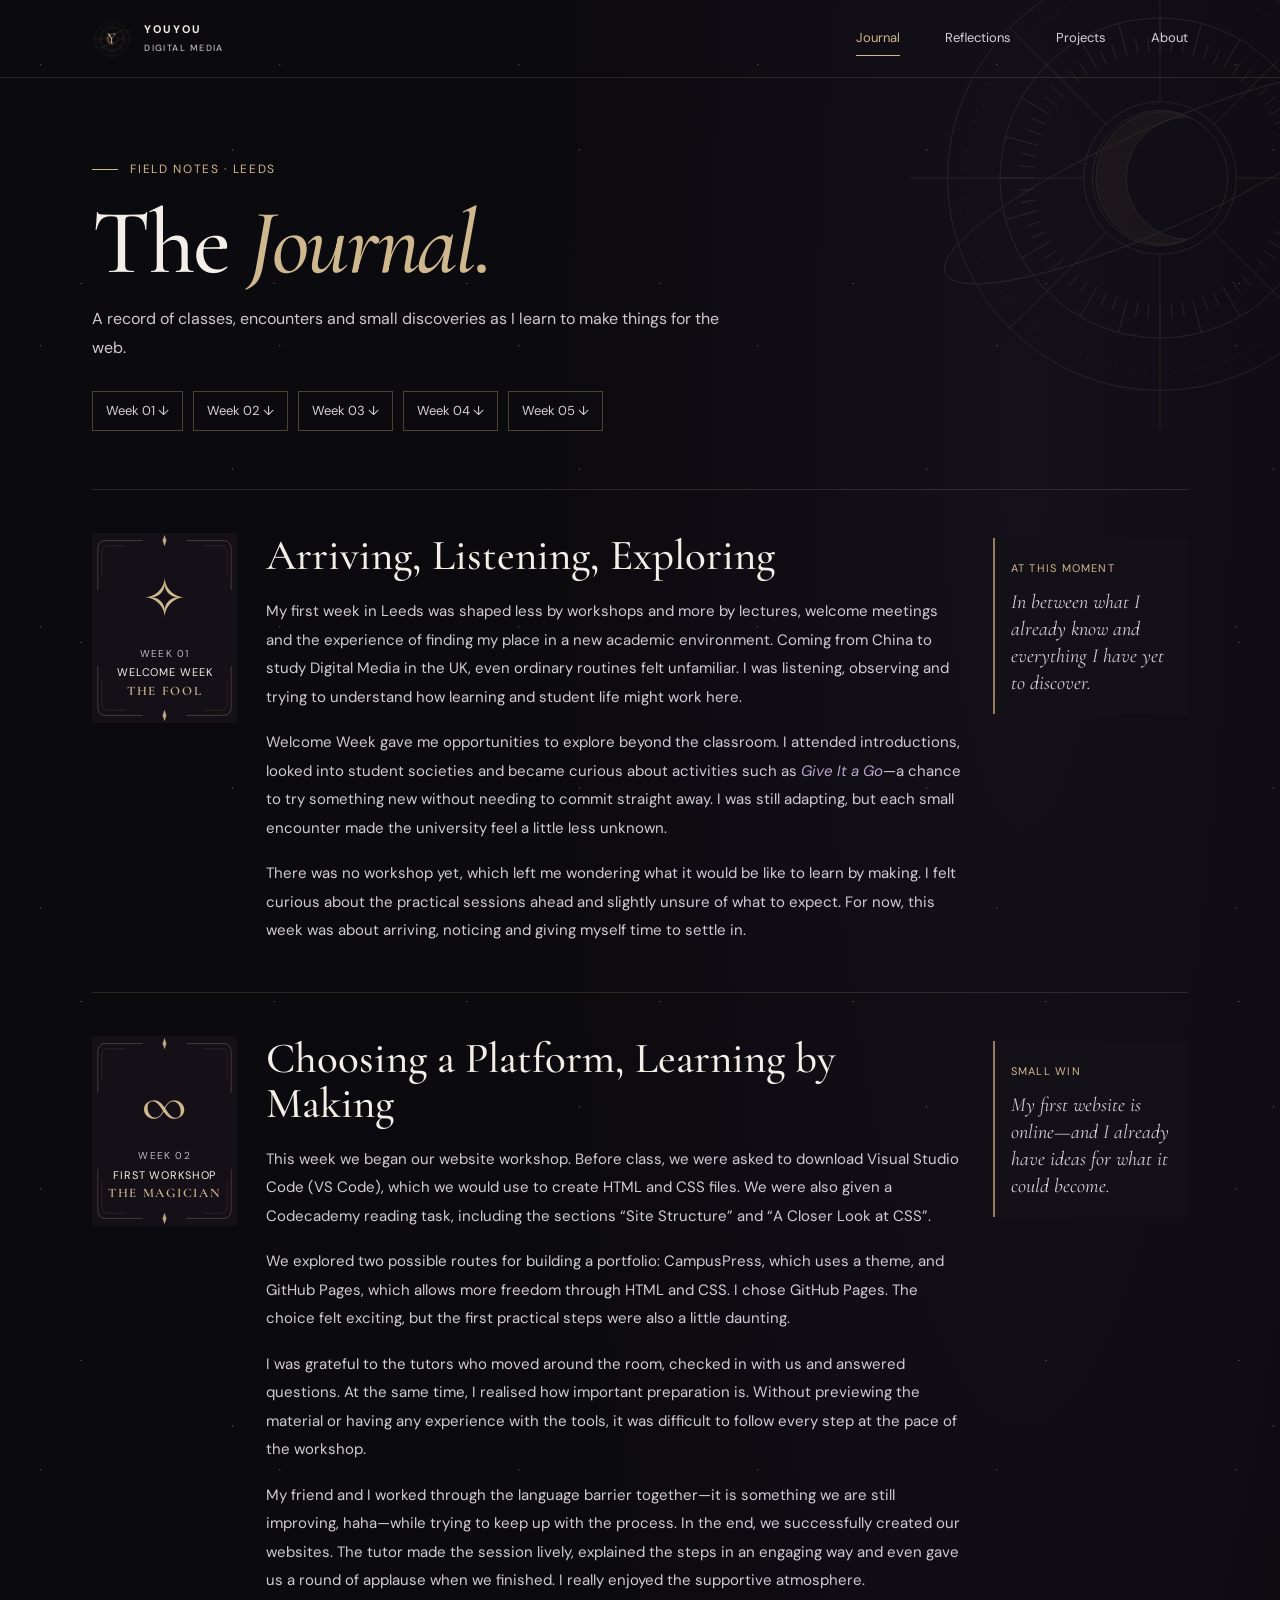
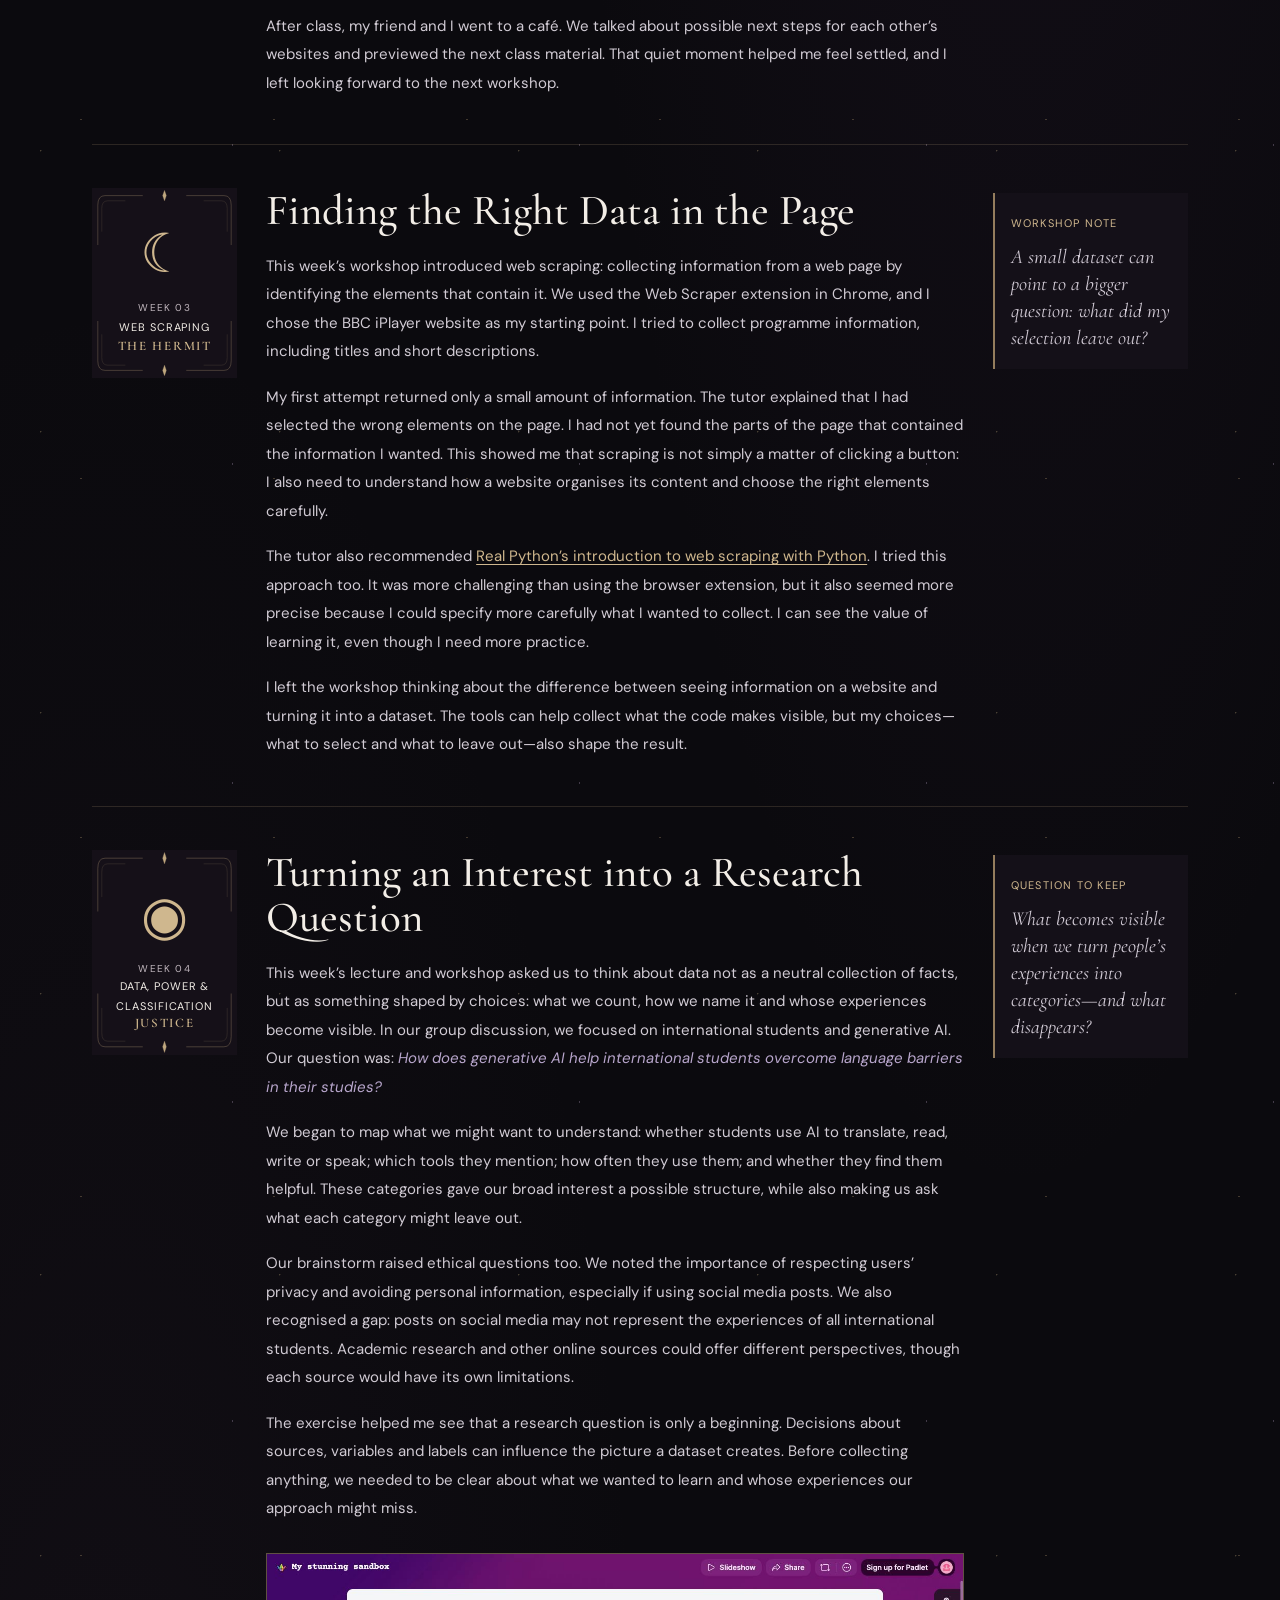
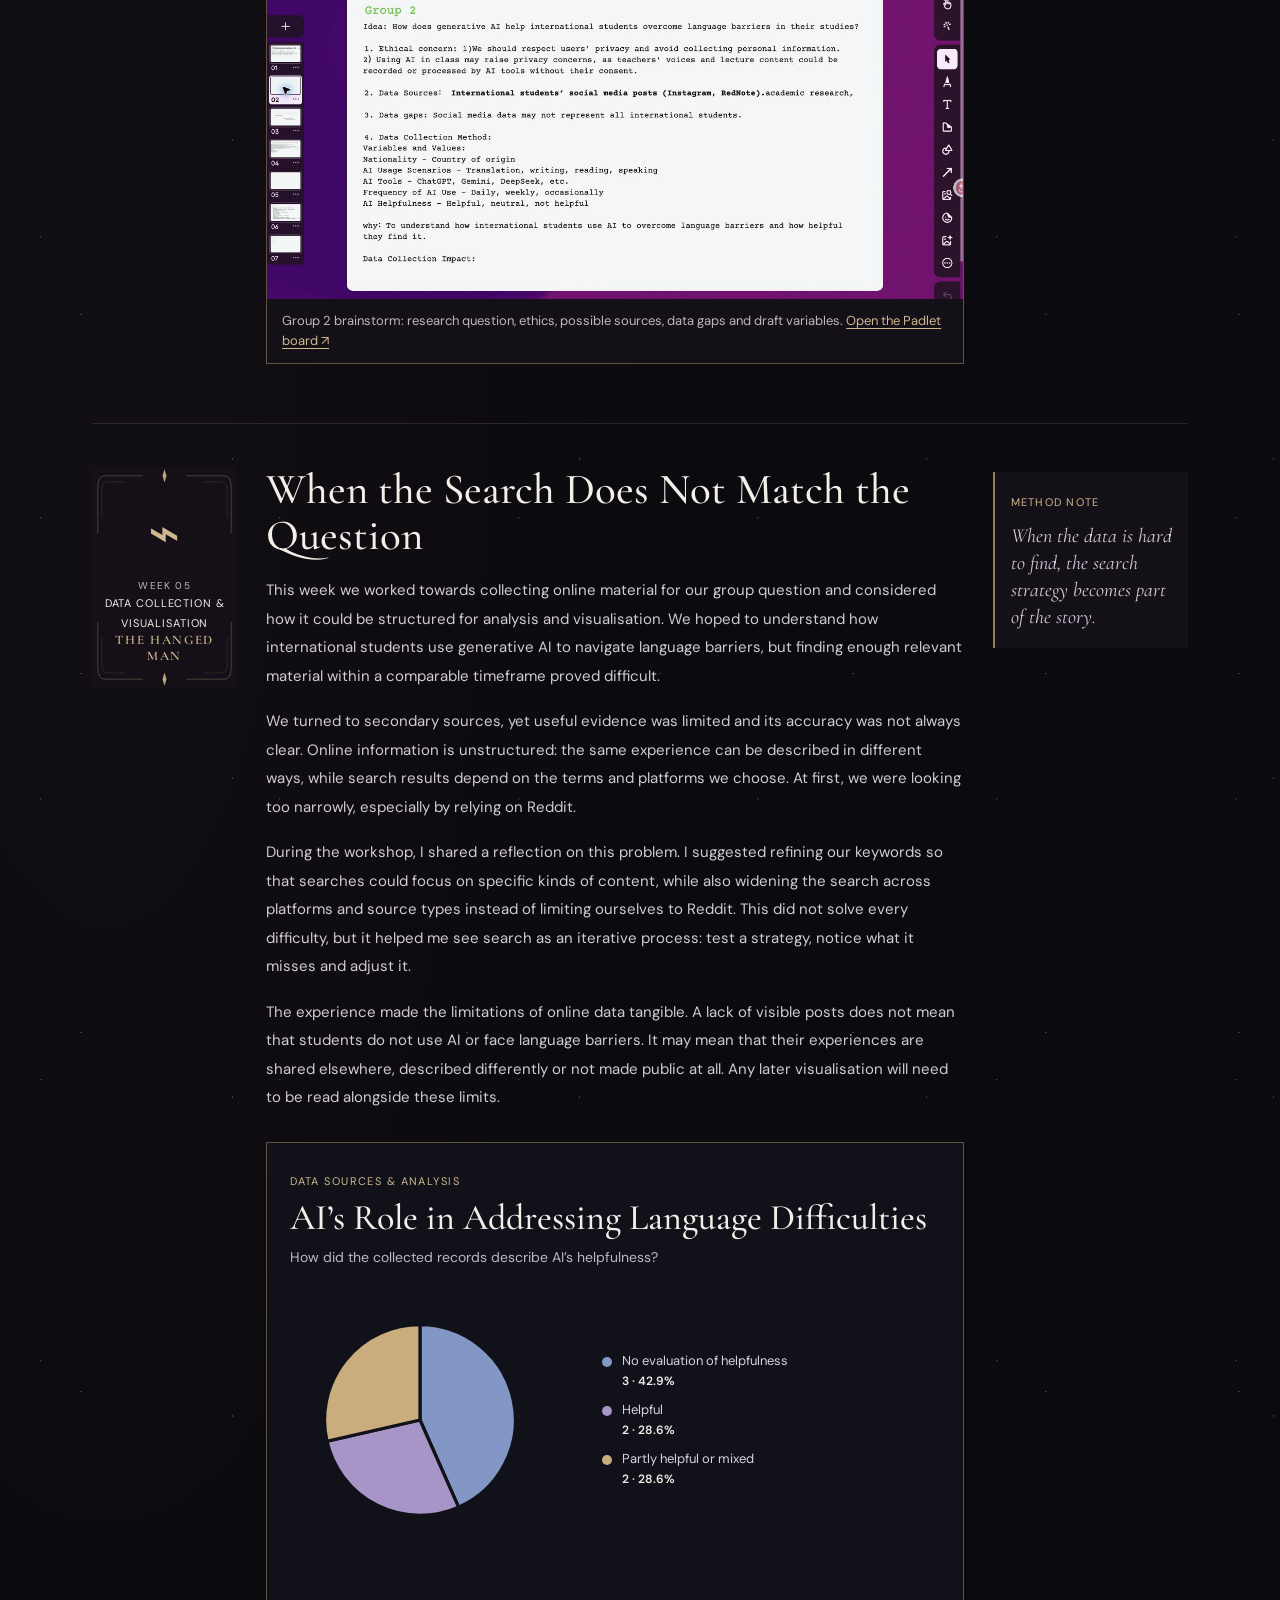
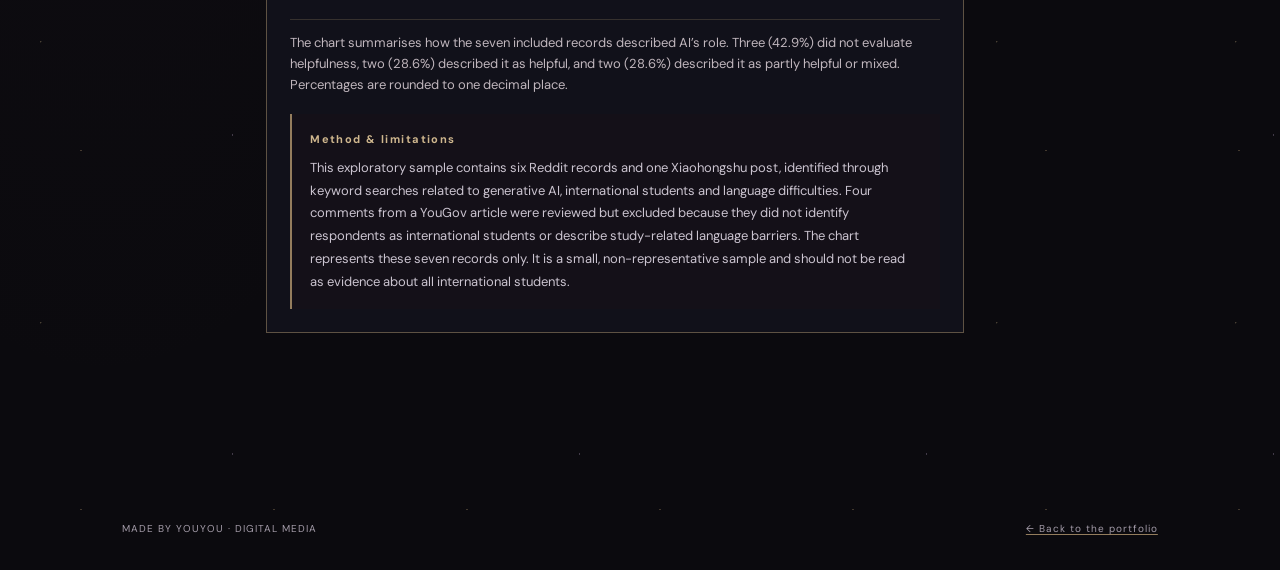
==== commit d801a504: "Apply celestial styling to journal.html" ====
--- a/journal.html
+++ b/journal.html
@@ -2,7 +2,7 @@
 <html lang="en">
 <head>
 <meta charset="utf-8"><meta name="viewport" content="width=device-width, initial-scale=1"><meta name="description" content="Youyou's Digital Media learning journal at the University of Leeds."><title>The Journal — Youyou</title>
-<link rel="preconnect" href="https://fonts.googleapis.com"><link rel="preconnect" href="https://fonts.gstatic.com" crossorigin><link href="https://fonts.googleapis.com/css2?family=DM+Sans:wght@400;500;600;700&family=Cormorant+Garamond:wght@500;600;700&family=Playfair+Display:wght@500;600;700&display=swap" rel="stylesheet"><link href="stylesheet.css?v=8" rel="stylesheet">
+<link rel="preconnect" href="https://fonts.googleapis.com"><link rel="preconnect" href="https://fonts.gstatic.com" crossorigin><link href="https://fonts.googleapis.com/css2?family=DM+Sans:wght@400;500;600;700&family=Cormorant+Garamond:wght@500;600;700&family=Playfair+Display:wght@500;600;700&display=swap" rel="stylesheet"><link href="stylesheet.css?v=12" rel="stylesheet">
 </head><body><div class="site-shell"><header class="topbar"><a class="wordmark" href="index.html"><span class="wordmark-mark">Y</span><span>YOUYOU <small>DIGITAL MEDIA</small></span></a><nav aria-label="Main navigation"><a href="journal.html" aria-current="page">Journal</a><a href="reflections.html">Reflections</a><a href="work.html">Projects</a><a href="index.html#about">About</a></nav></header><main>
 <section class="subpage-hero"><p class="eyebrow"><span class="eyebrow-line"></span> FIELD NOTES · LEEDS</p><h1>The <em>Journal.</em></h1><p class="hero-intro">A record of classes, encounters and small discoveries as I learn to make things for the web.</p><div class="page-jump"><a href="#week-1">Week 01 ↓</a><a href="#week-2">Week 02 ↓</a><a href="#week-3">Week 03 ↓</a><a href="#week-4">Week 04 ↓</a><a href="#week-5">Week 05 ↓</a></div></section><section class="page-content">
 <article class="page-entry" id="week-1"><div class="entry-meta"><span>WEEK 01</span><span>WELCOME WEEK</span></div><div class="entry-prose"><h2>Arriving, Listening, Exploring</h2><p>My first week in Leeds was shaped less by workshops and more by lectures, welcome meetings and the experience of finding my place in a new academic environment. Coming from China to study Digital Media in the UK, even ordinary routines felt unfamiliar. I was listening, observing and trying to understand how learning and student life might work here.</p><p>Welcome Week gave me opportunities to explore beyond the classroom. I attended introductions, looked into student societies and became curious about activities such as <em>Give It a Go</em>—a chance to try something new without needing to commit straight away. I was still adapting, but each small encounter made the university feel a little less unknown.</p><p>There was no workshop yet, which left me wondering what it would be like to learn by making. I felt curious about the practical sessions ahead and slightly unsure of what to expect. For now, this week was about arriving, noticing and giving myself time to settle in.</p></div><aside class="entry-note"><span>AT THIS MOMENT</span><p>In between what I already know and everything I have yet to discover.</p></aside></article>
--- a/stylesheet.css
+++ b/stylesheet.css
@@ -509,3 +509,85 @@
   .chart-legend { width: 100%; }
   .report-chart figcaption { grid-column: 1; }
 }
+
+
+/* Keep the engraved card fully visible in the first screenful. */
+.card-sigil { max-width: 245px; }
+
+
+.arcana-card--moon { border-color: rgba(163,177,246,.78); background: linear-gradient(155deg,#171629 0%,#090a13 52%,#17142a 100%); color: #c6d0ff; box-shadow: 0 26px 90px rgba(2,4,18,.38), inset 0 0 70px rgba(89,105,193,.08); }
+.arcana-card--moon::before { inset: 9px; border-color: rgba(160,174,242,.52); }
+.arcana-card--moon::after { inset: 16px; border-color: rgba(214,219,246,.18); }
+.arcana-card--moon:hover { border-color: #e0e4ff; background: linear-gradient(155deg,#1d1d39 0%,#0a0b17 52%,#201a38 100%); }
+.arcana-card--moon .card-topline { color: #bdc4de; }
+.arcana-card--moon .card-topline span:last-child { color: #d9dcf2; }
+.arcana-card--moon .card-sigil { max-width: 300px; color: #b8c6ff; filter: drop-shadow(0 2px 14px rgba(87,111,214,.08)); }
+.arcana-card--moon .sigil-chart { transform-box: fill-box; transform-origin: center; animation: chart-drift 90s linear infinite; }
+.arcana-card--moon .sigil-orbit { transform-box: fill-box; transform-origin: center; animation: orbit-drift 75s linear infinite reverse; }
+.arcana-card--moon .sigil-thread { stroke-dasharray: 230; stroke-dashoffset: 0; animation: thread-wake 2.8s .35s var(--ease-ink) both; }
+.arcana-card--moon .card-dust i { background: #dce4ff; box-shadow: 0 0 10px 2px rgba(143,164,255,.48); }
+.arcana-card--moon .card-title { color: #f4f0e8; }
+.arcana-card--moon .card-caption { color: #b9bed4; }
+.arcana-card--moon .card-corner { color: #c4d0ff; }
+@keyframes chart-drift { to { rotate: 360deg; } }
+@keyframes orbit-drift { to { rotate: -360deg; } }
+
+/* Celestial marginalia: original linework, kept outside the reading column. */
+:root { --night:#0b0a0e; --night-blue:#0e0c13; --plum:#141018; --ink:#f3eee7; --muted:#c0b6bd; --gold:#cfb78e; --gold-soft:#947d5d; --ornament-solar:url("data:image/svg+xml,%3Csvg%20xmlns%3D%22http%3A%2F%2Fwww.w3.org%2F2000%2Fsvg%22%20viewBox%3D%220%200%20400%20400%22%20preserveAspectRatio%3D%22none%22%20fill%3D%22none%22%20stroke%3D%22%23bfa77e%22%20stroke-width%3D%22.7%22%3E%3Ccircle%20cx%3D%22200%22%20cy%3D%22200%22%20r%3D%22170%22%2F%3E%3Ccircle%20cx%3D%22200%22%20cy%3D%22200%22%20r%3D%22156%22%20stroke-dasharray%3D%221%207%22%2F%3E%3Ccircle%20cx%3D%22200%22%20cy%3D%22200%22%20r%3D%22128%22%2F%3E%3Ccircle%20cx%3D%22200%22%20cy%3D%22200%22%20r%3D%2261%22%2F%3E%3Ccircle%20cx%3D%22200%22%20cy%3D%22200%22%20r%3D%2254%22%2F%3E%3Cpath%20d%3D%22M200%2072v27%22%20transform%3D%22rotate(0%20200%20200)%22%2F%3E%3Cpath%20d%3D%22M200%2087v12%22%20transform%3D%22rotate(5%20200%20200)%22%2F%3E%3Cpath%20d%3D%22M200%2087v12%22%20transform%3D%22rotate(10%20200%20200)%22%2F%3E%3Cpath%20d%3D%22M200%2072v27%22%20transform%3D%22rotate(15%20200%20200)%22%2F%3E%3Cpath%20d%3D%22M200%2087v12%22%20transform%3D%22rotate(20%20200%20200)%22%2F%3E%3Cpath%20d%3D%22M200%2087v12%22%20transform%3D%22rotate(25%20200%20200)%22%2F%3E%3Cpath%20d%3D%22M200%2072v27%22%20transform%3D%22rotate(30%20200%20200)%22%2F%3E%3Cpath%20d%3D%22M200%2087v12%22%20transform%3D%22rotate(35%20200%20200)%22%2F%3E%3Cpath%20d%3D%22M200%2087v12%22%20transform%3D%22rotate(40%20200%20200)%22%2F%3E%3Cpath%20d%3D%22M200%2072v27%22%20transform%3D%22rotate(45%20200%20200)%22%2F%3E%3Cpath%20d%3D%22M200%2087v12%22%20transform%3D%22rotate(50%20200%20200)%22%2F%3E%3Cpath%20d%3D%22M200%2087v12%22%20transform%3D%22rotate(55%20200%20200)%22%2F%3E%3Cpath%20d%3D%22M200%2072v27%22%20transform%3D%22rotate(60%20200%20200)%22%2F%3E%3Cpath%20d%3D%22M200%2087v12%22%20transform%3D%22rotate(65%20200%20200)%22%2F%3E%3Cpath%20d%3D%22M200%2087v12%22%20transform%3D%22rotate(70%20200%20200)%22%2F%3E%3Cpath%20d%3D%22M200%2072v27%22%20transform%3D%22rotate(75%20200%20200)%22%2F%3E%3Cpath%20d%3D%22M200%2087v12%22%20transform%3D%22rotate(80%20200%20200)%22%2F%3E%3Cpath%20d%3D%22M200%2087v12%22%20transform%3D%22rotate(85%20200%20200)%22%2F%3E%3Cpath%20d%3D%22M200%2072v27%22%20transform%3D%22rotate(90%20200%20200)%22%2F%3E%3Cpath%20d%3D%22M200%2087v12%22%20transform%3D%22rotate(95%20200%20200)%22%2F%3E%3Cpath%20d%3D%22M200%2087v12%22%20transform%3D%22rotate(100%20200%20200)%22%2F%3E%3Cpath%20d%3D%22M200%2072v27%22%20transform%3D%22rotate(105%20200%20200)%22%2F%3E%3Cpath%20d%3D%22M200%2087v12%22%20transform%3D%22rotate(110%20200%20200)%22%2F%3E%3Cpath%20d%3D%22M200%2087v12%22%20transform%3D%22rotate(115%20200%20200)%22%2F%3E%3Cpath%20d%3D%22M200%2072v27%22%20transform%3D%22rotate(120%20200%20200)%22%2F%3E%3Cpath%20d%3D%22M200%2087v12%22%20transform%3D%22rotate(125%20200%20200)%22%2F%3E%3Cpath%20d%3D%22M200%2087v12%22%20transform%3D%22rotate(130%20200%20200)%22%2F%3E%3Cpath%20d%3D%22M200%2072v27%22%20transform%3D%22rotate(135%20200%20200)%22%2F%3E%3Cpath%20d%3D%22M200%2087v12%22%20transform%3D%22rotate(140%20200%20200)%22%2F%3E%3Cpath%20d%3D%22M200%2087v12%22%20transform%3D%22rotate(145%20200%20200)%22%2F%3E%3Cpath%20d%3D%22M200%2072v27%22%20transform%3D%22rotate(150%20200%20200)%22%2F%3E%3Cpath%20d%3D%22M200%2087v12%22%20transform%3D%22rotate(155%20200%20200)%22%2F%3E%3Cpath%20d%3D%22M200%2087v12%22%20transform%3D%22rotate(160%20200%20200)%22%2F%3E%3Cpath%20d%3D%22M200%2072v27%22%20transform%3D%22rotate(165%20200%20200)%22%2F%3E%3Cpath%20d%3D%22M200%2087v12%22%20transform%3D%22rotate(170%20200%20200)%22%2F%3E%3Cpath%20d%3D%22M200%2087v12%22%20transform%3D%22rotate(175%20200%20200)%22%2F%3E%3Cpath%20d%3D%22M200%2072v27%22%20transform%3D%22rotate(180%20200%20200)%22%2F%3E%3Cpath%20d%3D%22M200%2087v12%22%20transform%3D%22rotate(185%20200%20200)%22%2F%3E%3Cpath%20d%3D%22M200%2087v12%22%20transform%3D%22rotate(190%20200%20200)%22%2F%3E%3Cpath%20d%3D%22M200%2072v27%22%20transform%3D%22rotate(195%20200%20200)%22%2F%3E%3Cpath%20d%3D%22M200%2087v12%22%20transform%3D%22rotate(200%20200%20200)%22%2F%3E%3Cpath%20d%3D%22M200%2087v12%22%20transform%3D%22rotate(205%20200%20200)%22%2F%3E%3Cpath%20d%3D%22M200%2072v27%22%20transform%3D%22rotate(210%20200%20200)%22%2F%3E%3Cpath%20d%3D%22M200%2087v12%22%20transform%3D%22rotate(215%20200%20200)%22%2F%3E%3Cpath%20d%3D%22M200%2087v12%22%20transform%3D%22rotate(220%20200%20200)%22%2F%3E%3Cpath%20d%3D%22M200%2072v27%22%20transform%3D%22rotate(225%20200%20200)%22%2F%3E%3Cpath%20d%3D%22M200%2087v12%22%20transform%3D%22rotate(230%20200%20200)%22%2F%3E%3Cpath%20d%3D%22M200%2087v12%22%20transform%3D%22rotate(235%20200%20200)%22%2F%3E%3Cpath%20d%3D%22M200%2072v27%22%20transform%3D%22rotate(240%20200%20200)%22%2F%3E%3Cpath%20d%3D%22M200%2087v12%22%20transform%3D%22rotate(245%20200%20200)%22%2F%3E%3Cpath%20d%3D%22M200%2087v12%22%20transform%3D%22rotate(250%20200%20200)%22%2F%3E%3Cpath%20d%3D%22M200%2072v27%22%20transform%3D%22rotate(255%20200%20200)%22%2F%3E%3Cpath%20d%3D%22M200%2087v12%22%20transform%3D%22rotate(260%20200%20200)%22%2F%3E%3Cpath%20d%3D%22M200%2087v12%22%20transform%3D%22rotate(265%20200%20200)%22%2F%3E%3Cpath%20d%3D%22M200%2072v27%22%20transform%3D%22rotate(270%20200%20200)%22%2F%3E%3Cpath%20d%3D%22M200%2087v12%22%20transform%3D%22rotate(275%20200%20200)%22%2F%3E%3Cpath%20d%3D%22M200%2087v12%22%20transform%3D%22rotate(280%20200%20200)%22%2F%3E%3Cpath%20d%3D%22M200%2072v27%22%20transform%3D%22rotate(285%20200%20200)%22%2F%3E%3Cpath%20d%3D%22M200%2087v12%22%20transform%3D%22rotate(290%20200%20200)%22%2F%3E%3Cpath%20d%3D%22M200%2087v12%22%20transform%3D%22rotate(295%20200%20200)%22%2F%3E%3Cpath%20d%3D%22M200%2072v27%22%20transform%3D%22rotate(300%20200%20200)%22%2F%3E%3Cpath%20d%3D%22M200%2087v12%22%20transform%3D%22rotate(305%20200%20200)%22%2F%3E%3Cpath%20d%3D%22M200%2087v12%22%20transform%3D%22rotate(310%20200%20200)%22%2F%3E%3Cpath%20d%3D%22M200%2072v27%22%20transform%3D%22rotate(315%20200%20200)%22%2F%3E%3Cpath%20d%3D%22M200%2087v12%22%20transform%3D%22rotate(320%20200%20200)%22%2F%3E%3Cpath%20d%3D%22M200%2087v12%22%20transform%3D%22rotate(325%20200%20200)%22%2F%3E%3Cpath%20d%3D%22M200%2072v27%22%20transform%3D%22rotate(330%20200%20200)%22%2F%3E%3Cpath%20d%3D%22M200%2087v12%22%20transform%3D%22rotate(335%20200%20200)%22%2F%3E%3Cpath%20d%3D%22M200%2087v12%22%20transform%3D%22rotate(340%20200%20200)%22%2F%3E%3Cpath%20d%3D%22M200%2072v27%22%20transform%3D%22rotate(345%20200%20200)%22%2F%3E%3Cpath%20d%3D%22M200%2087v12%22%20transform%3D%22rotate(350%20200%20200)%22%2F%3E%3Cpath%20d%3D%22M200%2087v12%22%20transform%3D%22rotate(355%20200%20200)%22%2F%3E%3Cpath%20d%3D%22M200%200v138m0%20124v138M0%20200h138m124%200h138M80%2080l78%2078m84%2084%2078%2078M80%20320l78-78m84-84%2078-78%22%2F%3E%3Cellipse%20cx%3D%22200%22%20cy%3D%22200%22%20rx%3D%22188%22%20ry%3D%2240%22%20transform%3D%22rotate(-24%20200%20200)%22%2F%3E%3Cpath%20d%3D%22M222%20151a53%2053%200%201%200%200%2098%2045%2045%200%200%201%200-98Z%22%20fill%3D%22%23bfa77e%22%20fill-opacity%3D%22.35%22%2F%3E%3C%2Fsvg%3E"); --ornament-charm:url("data:image/svg+xml,%3Csvg%20xmlns%3D%22http%3A%2F%2Fwww.w3.org%2F2000%2Fsvg%22%20viewBox%3D%220%200%20400%20400%22%20preserveAspectRatio%3D%22none%22%20fill%3D%22none%22%20stroke%3D%22%23bfa77e%22%20stroke-width%3D%22.7%22%3E%3Cpath%20d%3D%22M200%200v95m0%20215v90M145%20155l55-90%2055%2090-55%20100zM157%20155l43-71%2043%2071-43%2077zM200%2065v190M110%20155h180%22%2F%3E%3Ccircle%20cx%3D%22200%22%20cy%3D%22155%22%20r%3D%2229%22%2F%3E%3Cpath%20d%3D%22M177%20155q23-25%2046%200-23%2025-46%200Z%22%2F%3E%3Ccircle%20cx%3D%22200%22%20cy%3D%22155%22%20r%3D%227%22%20fill%3D%22%23bfa77e%22%2F%3E%3Cpath%20d%3D%22M169%20271a38%2038%200%200%200%2062%200%2032%2032%200%201%201-62%200Z%22%20fill%3D%22%23bfa77e%22%20fill-opacity%3D%22.55%22%2F%3E%3Ccircle%20cx%3D%22200%22%20cy%3D%22335%22%20r%3D%223%22%20fill%3D%22%23bfa77e%22%2F%3E%3Cpath%20d%3D%22m200%20353%207%2014-7%2014-7-14zM161%20305v28m78-28v28%22%2F%3E%3C%2Fsvg%3E"); --ornament-phases:url("data:image/svg+xml,%3Csvg%20xmlns%3D%22http%3A%2F%2Fwww.w3.org%2F2000%2Fsvg%22%20viewBox%3D%220%200%20400%2060%22%20preserveAspectRatio%3D%22none%22%20fill%3D%22none%22%20stroke%3D%22%23bfa77e%22%20stroke-width%3D%22.7%22%3E%3Cpath%20d%3D%22M0%2030h110m180%200h110%22%20stroke-opacity%3D%22.5%22%2F%3E%3Ccircle%20cx%3D%22200%22%20cy%3D%2230%22%20r%3D%227%22%20fill%3D%22%23bfa77e%22%2F%3E%3Cpath%20d%3D%22M174%2024a7%207%200%201%200%200%2012%208%208%200%200%201%200-12ZM226%2024a7%207%200%201%201%200%2012%208%208%200%200%200%200-12Z%22%20fill%3D%22%23bfa77e%22%2F%3E%3Ccircle%20cx%3D%22146%22%20cy%3D%2230%22%20r%3D%222%22%20fill%3D%22%23bfa77e%22%2F%3E%3Ccircle%20cx%3D%22254%22%20cy%3D%2230%22%20r%3D%222%22%20fill%3D%22%23bfa77e%22%2F%3E%3C%2Fsvg%3E"); --ornament-frame:url("data:image/svg+xml,%3Csvg%20xmlns%3D%22http%3A%2F%2Fwww.w3.org%2F2000%2Fsvg%22%20viewBox%3D%220%200%20400%20400%22%20preserveAspectRatio%3D%22none%22%20fill%3D%22none%22%20stroke%3D%22%23bfa77e%22%20stroke-width%3D%22.7%22%3E%3Cpath%20d%3D%22M16%20120V36Q16%2016%2036%2016h104m120%200h104q20%200%2020%2020v84M16%20280v84q0%2020%2020%2020h104m120%200h104q20%200%2020-20v-84%22%2F%3E%3Cpath%20d%3D%22M27%2092V43q0-16%2016-16h49m216%200h49q16%200%2016%2016v49M27%20308v49q0%2016%2016%2016h49m216%200h49q16%200%2016-16v-49%22%20stroke-opacity%3D%22.45%22%2F%3E%3Cpath%20d%3D%22m200%205%205%2011-5%2011-5-11zm0%20368%205%2011-5%2011-5-11z%22%20fill%3D%22%23bfa77e%22%2F%3E%3C%2Fsvg%3E"); }
+body { background-color:var(--night); }
+.site-shell { position:relative; isolation:isolate; background-image:radial-gradient(ellipse at 80% 8%,rgba(74,44,88,.16),transparent 34%),radial-gradient(ellipse at 8% 66%,rgba(77,51,80,.1),transparent 33%); }
+.site-shell::before { content:""; position:absolute; inset:0; z-index:-1; pointer-events:none; opacity:.32; background-image:radial-gradient(circle at 17% 23%,#cbb384 0 .7px,transparent 1px),radial-gradient(circle at 67% 47%,#b8a4c5 0 .55px,transparent 1px),radial-gradient(circle at 42% 79%,#b99e73 0 .6px,transparent 1px); background-size:239px 281px,347px 319px,193px 359px; }
+.topbar { height:78px; border-bottom-color:rgba(201,173,125,.16); }
+.wordmark-mark { border-radius:0; border:0; background-image:var(--ornament-solar); background-size:contain; font-size:15px; width:40px; height:40px; }
+.hero { min-height:590px; grid-template-columns:minmax(0,1fr) minmax(280px,.7fr); gap:12%; padding:38px 9% 74px; }
+.hero::before { top:-220px; right:auto; left:-380px; width:600px; height:600px; border-radius:0; background:var(--ornament-solar) center/contain no-repeat; opacity:.16; }
+.hero::after { content:""; position:absolute; right:-86px; top:6px; width:245px; height:520px; z-index:-1; background:var(--ornament-charm) center/100% 100% no-repeat; opacity:.48; pointer-events:none; }
+.hero-copy { max-width:590px; }
+.hero h1 { font-size:clamp(66px,7.3vw,100px); margin-top:23px; }
+.hero-intro { color:#d2c8ce; font-size:16px; max-width:430px; }
+.hero-foot { left:9%; right:9%; font-size:9px; color:#b2a2a9; }
+.arcana-card.arcana-card--moon { width:min(100%,304px); min-height:0; padding:19px 22px 24px; border:1px solid #9c8568; background:#110f18; box-shadow:none; transform:rotate(2deg); animation:arrive 1s .12s var(--ease-ink) both; transition:transform .4s ease,border-color .3s ease; }
+.arcana-card.arcana-card--moon:hover { transform:translateY(-5px) rotate(0deg); background:#17121f; border-color:#dec9a4; }
+.arcana-card--moon::before { inset:6px; border-color:rgba(191,167,126,.25); }
+.arcana-card--moon::after { border:0; inset:0; background:var(--ornament-frame) center/100% 100% no-repeat; opacity:.5; }
+.arcana-card.arcana-card--moon .card-sigil { max-width:225px; width:100%; margin:4px auto 2px; color:#bbafc9; filter:none; }
+.arcana-card--moon .sigil-frame { opacity:.25; }
+.arcana-card--moon .card-title { font-size:21px; margin-top:8px; letter-spacing:.2em; }
+.arcana-card--moon .card-caption { font-size:14px; color:#bdb0bf; }
+.arcana-card--moon .card-topline { font-size:9px; }
+.arcana-card--moon .card-orbit { display:none; }
+.arcana-card--moon .card-corner { bottom:12px; font-size:13px; }
+.portfolio-index { position:relative; padding-top:84px; padding-bottom:88px; background:transparent; }
+.portfolio-index::before { content:""; position:absolute; width:min(54%,550px); height:58px; top:-29px; left:50%; transform:translateX(-50%); background:var(--ornament-phases) center/contain no-repeat; opacity:.8; pointer-events:none; }
+.section-heading h2 { font-size:clamp(38px,4.3vw,54px); }
+.section-kicker { color:#b8a088; font-size:10px; letter-spacing:.2em; }
+.section-description { color:#c5b9c4; font-size:15px; }
+.portal-grid { gap:26px; }
+.portal-card { min-height:370px; padding:30px 27px 26px; border:0; background:#151119; }
+.portal-card::before { inset:9px; border:0; background:var(--ornament-frame) center/100% 100% no-repeat; opacity:.6; }
+.portal-card:hover { background:#1d1523; transform:translateY(-6px); }
+.portal-number { text-align:center; font-size:10px; color:#b4a38e; }
+.portal-symbol { display:block; width:125px; height:140px; margin:8px auto 12px; font-size:0; background:var(--ornament-solar) center/130px no-repeat; }
+.portal-reflections .portal-symbol { background-image:var(--ornament-charm); background-size:144px; }
+.portal-work .portal-symbol { background-image:var(--ornament-solar); background-size:110px; rotate:45deg; }
+.portal-card h3 { font-size:30px; }
+.portal-card p { font-size:14px; color:#c9bec8; line-height:1.75; }
+.portal-action { font-size:10px; padding-top:7px; }
+.latest-section { position:relative; padding-top:62px; padding-bottom:82px; }
+.latest-section::before { content:""; position:absolute; width:350px; height:350px; right:-190px; bottom:-90px; z-index:-1; opacity:.2; background:var(--ornament-solar) center/contain no-repeat; pointer-events:none; }
+.latest-link { border-left:0; border-bottom:1px solid rgba(191,167,126,.24); background:transparent; padding:20px 45px 26px 0; }
+.latest-link:hover { padding-left:9px; background:rgba(70,45,76,.12); }
+.latest-link strong { font-size:26px; }
+.intro-band { position:relative; padding-top:75px; padding-bottom:75px; background:#120e17; }
+.intro-band::before { content:""; position:absolute; right:3%; top:18%; width:145px; height:240px; background:var(--ornament-charm) center/contain no-repeat; opacity:.34; pointer-events:none; }
+.intro-statement { max-width:760px; font-size:clamp(26px,3.1vw,37px); }
+.intro-aside { color:#bdaeaa; }
+footer { border-top:0; padding-top:32px; padding-bottom:32px; }
+.subpage-hero { position:relative; isolation:isolate; }
+.subpage-hero::before { content:""; position:absolute; right:-130px; top:-150px; width:500px; height:500px; background:var(--ornament-solar) center/contain no-repeat; opacity:.15; z-index:-1; pointer-events:none; }
+.entry-meta { border:0; background:var(--ornament-frame) center/100% 100% no-repeat,#151018; padding:24px 12px; }
+.page-entry { border-top-color:rgba(191,167,126,.18); }
+.entry-copy p { color:#ded5dc; }
+@media(max-width:900px) { .hero { gap:7%; padding-left:7%; padding-right:7%; } .hero h1 { font-size:clamp(58px,8.4vw,80px); } .hero::after { right:-140px; opacity:.32; } .portal-grid { gap:14px; } .portal-card { padding:27px 19px 24px; } .portal-card h3 { font-size:27px; } .intro-band::before { opacity:.16; } }
+@media(max-width:680px) { .topbar { height:auto; } .hero { grid-template-columns:1fr; padding:54px 7% 78px; gap:42px; } .hero-copy { z-index:1; } .hero h1 { font-size:clamp(62px,15vw,88px); } .hero::before { width:410px; height:410px; left:-300px; top:-190px; opacity:.25; } .hero::after { top:340px; right:-96px; width:190px; height:340px; opacity:.35; } .arcana-card.arcana-card--moon { width:280px; } .hero-foot { left:7%; right:7%; bottom:19px; } .portfolio-index { padding-top:60px; padding-bottom:52px; } .portfolio-index::before { width:78%; } .portal-grid { gap:19px; } .portal-card { min-height:350px; padding:29px; } .portal-symbol { height:125px; } .portal-card h3 { font-size:32px; } .latest-section { padding-top:50px; padding-bottom:54px; } .latest-section::before { opacity:.12; } .intro-band { padding:55px 7%; } .intro-band::before { right:-55px; opacity:.12; } .subpage-hero::before { right:-260px; opacity:.13; } }
+@media(prefers-reduced-motion:reduce) { *,*::before,*::after { animation:none!important; transition:none!important; scroll-behavior:auto!important; } }
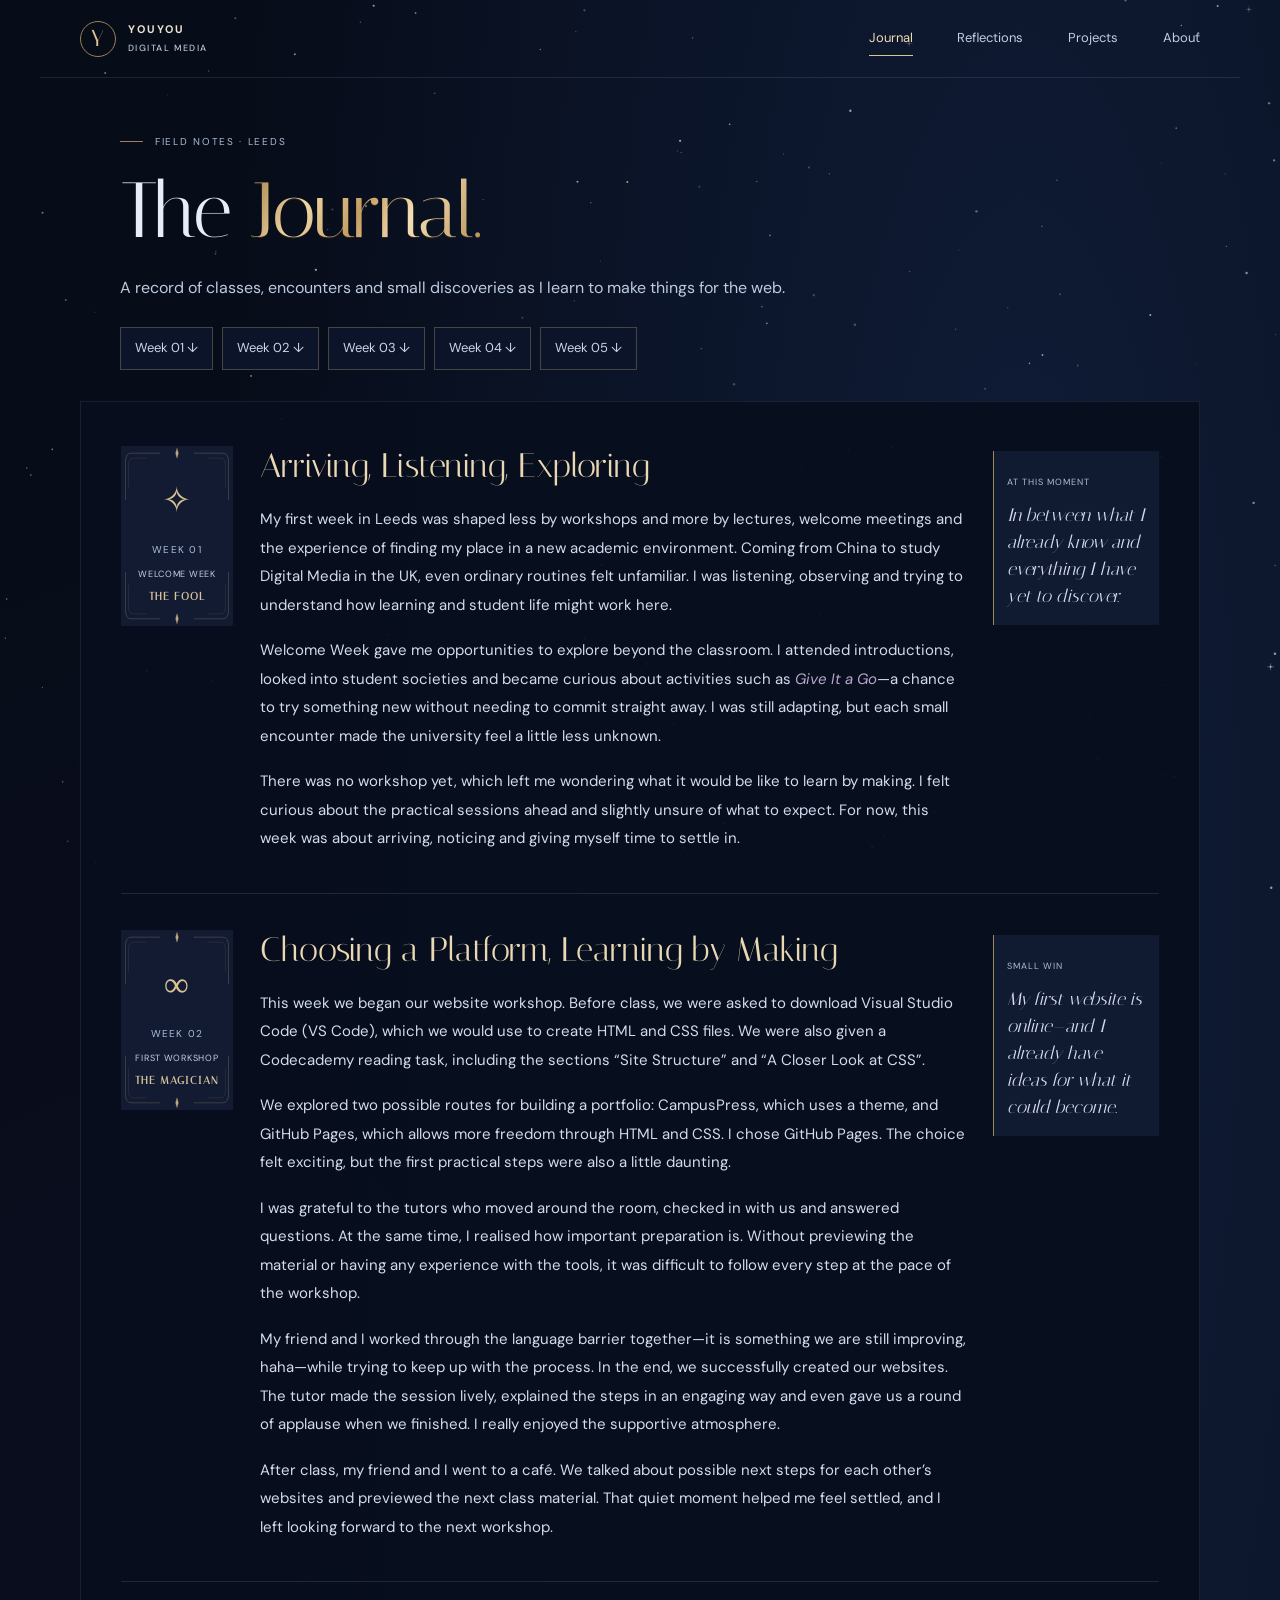
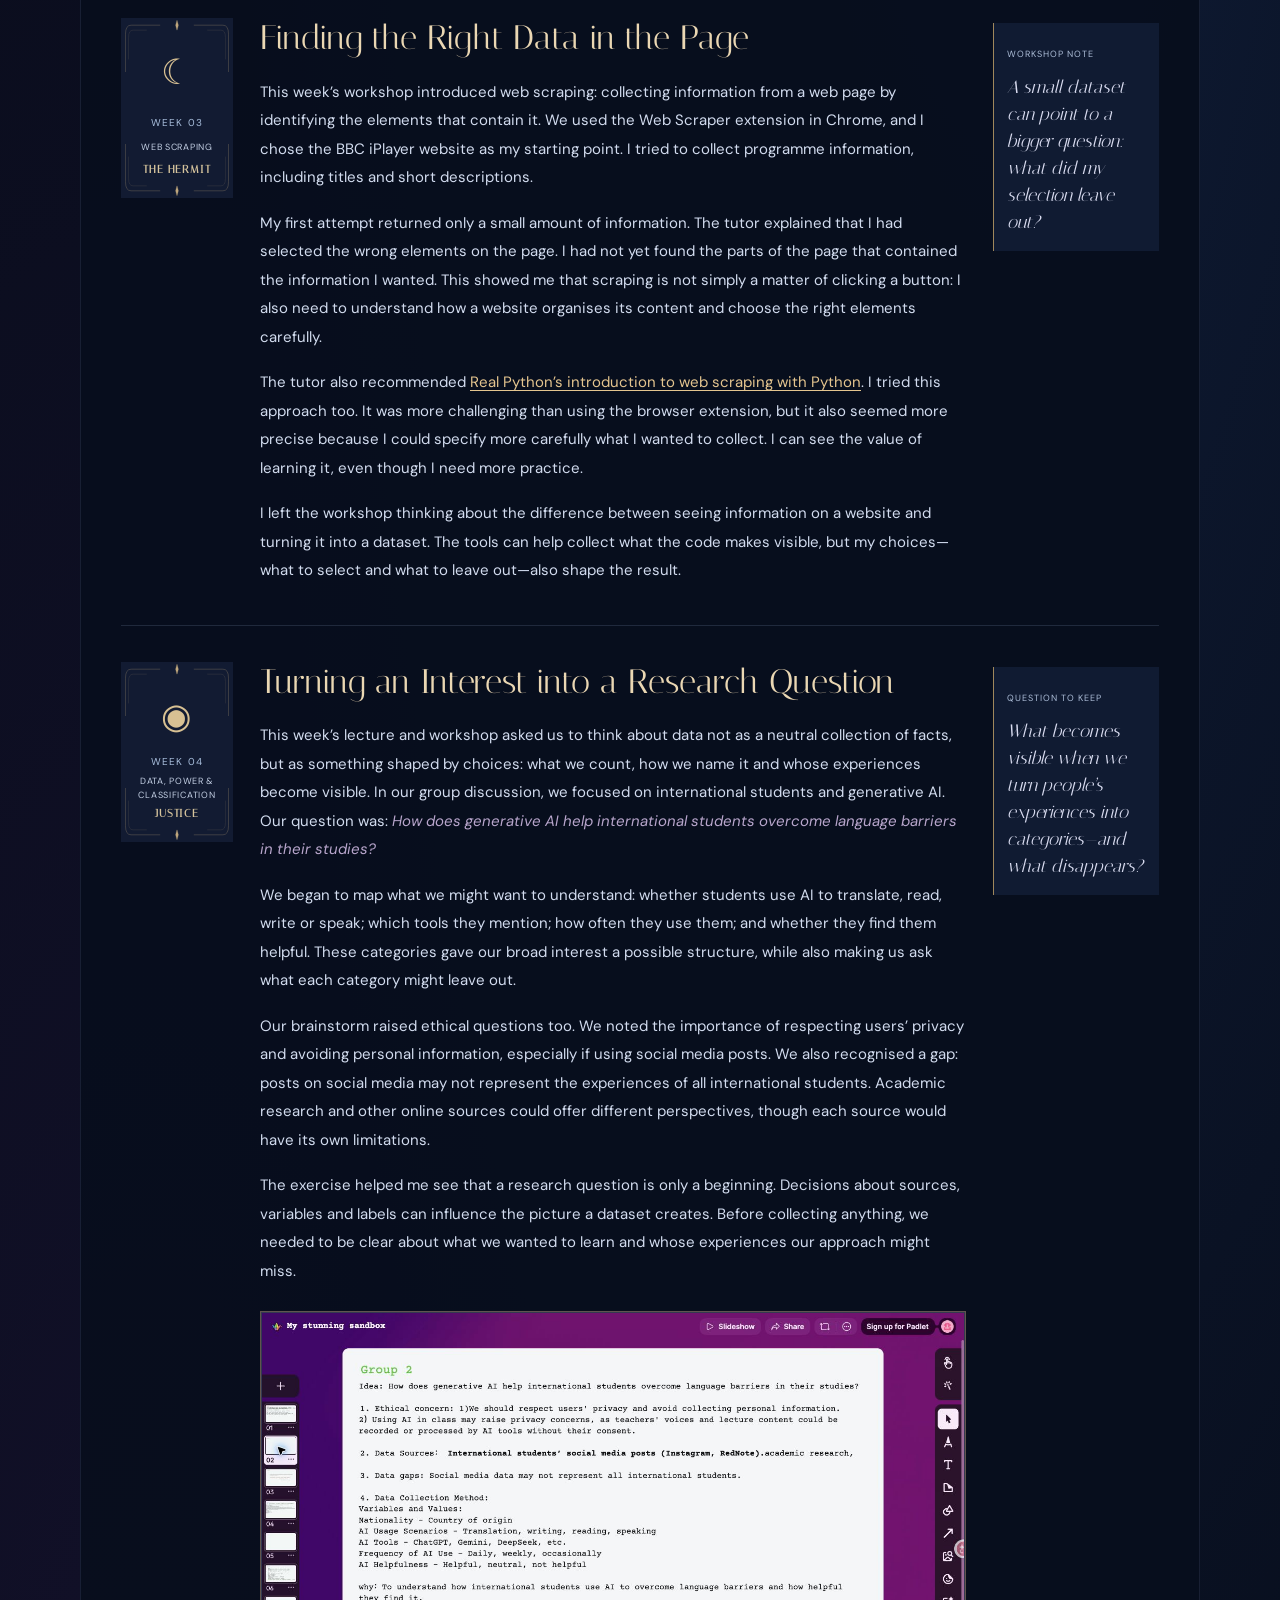
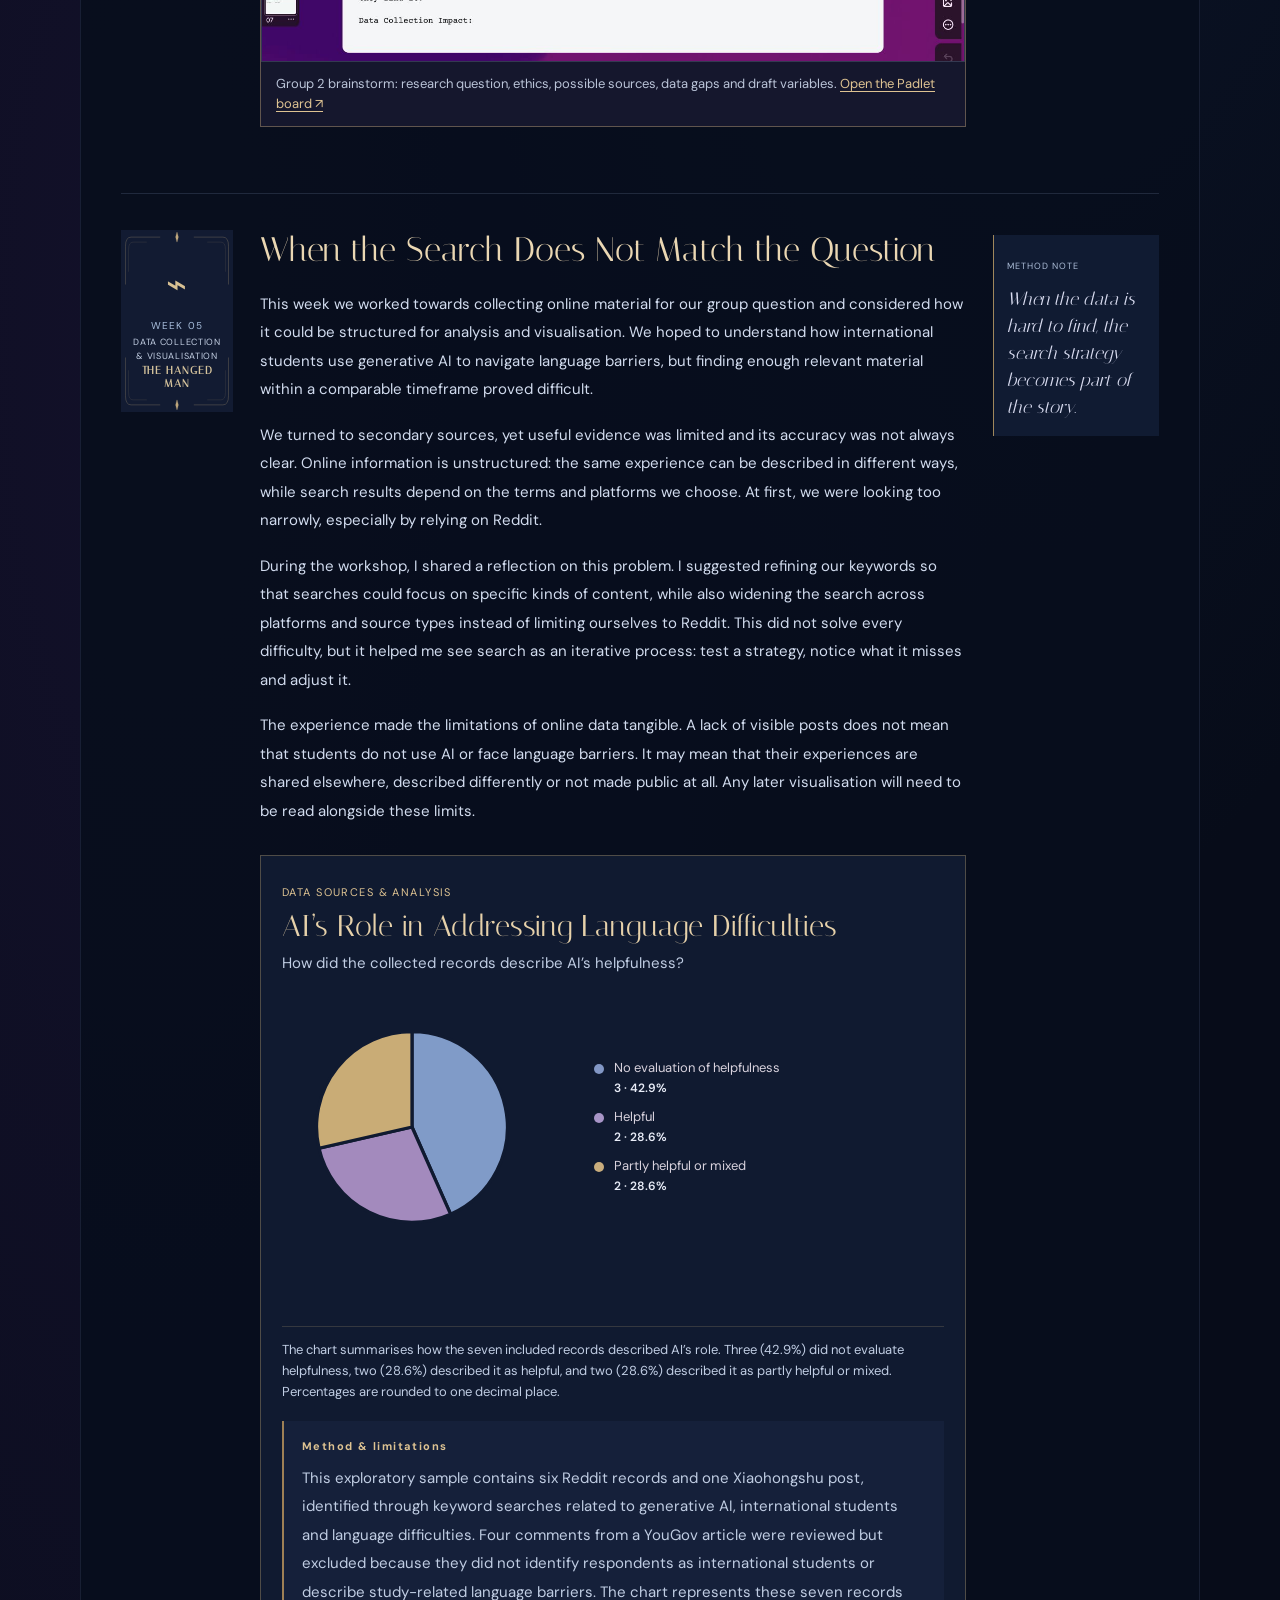
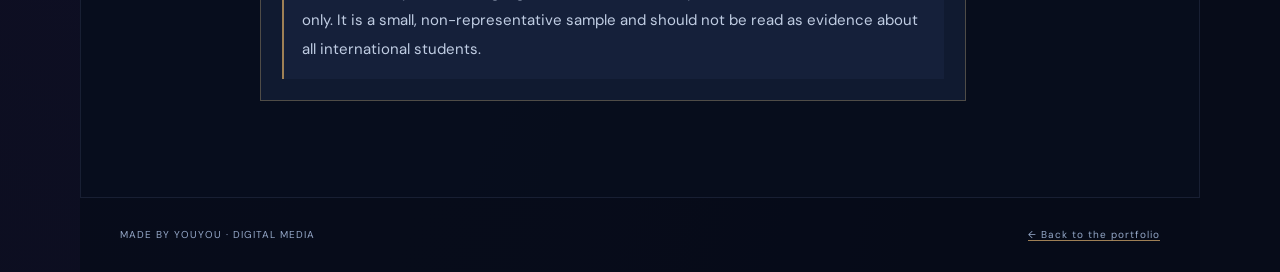
==== commit e2080eba: "Unify all pages with an interactive goddess tarot and crisp night sky" ====
--- a/journal.html
+++ b/journal.html
@@ -2,12 +2,262 @@
 <html lang="en">
 <head>
 <meta charset="utf-8"><meta name="viewport" content="width=device-width, initial-scale=1"><meta name="description" content="Youyou's Digital Media learning journal at the University of Leeds."><title>The Journal — Youyou</title>
-<link rel="preconnect" href="https://fonts.googleapis.com"><link rel="preconnect" href="https://fonts.gstatic.com" crossorigin><link href="https://fonts.googleapis.com/css2?family=DM+Sans:wght@400;500;600;700&family=Cormorant+Garamond:wght@500;600;700&family=Playfair+Display:wght@500;600;700&display=swap" rel="stylesheet"><link href="stylesheet.css?v=12" rel="stylesheet">
-</head><body><div class="site-shell"><header class="topbar"><a class="wordmark" href="index.html"><span class="wordmark-mark">Y</span><span>YOUYOU <small>DIGITAL MEDIA</small></span></a><nav aria-label="Main navigation"><a href="journal.html" aria-current="page">Journal</a><a href="reflections.html">Reflections</a><a href="work.html">Projects</a><a href="index.html#about">About</a></nav></header><main>
+<link rel="preconnect" href="https://fonts.googleapis.com"><link rel="preconnect" href="https://fonts.gstatic.com" crossorigin><link href="https://fonts.googleapis.com/css2?family=DM+Sans:wght@400;500;600;700&family=Cormorant+Garamond:wght@500;600;700&family=Playfair+Display:wght@500;600;700&display=swap" rel="stylesheet"><link href="stylesheet.css?v=13" rel="stylesheet">
+<style data-theme="observatory">
+@import url('https://fonts.googleapis.com/css2?family=Italiana&family=DM+Sans:wght@400;500;600;700&display=swap');
+
+:root { --project-crystal:url("data:image/svg+xml,%3Csvg xmlns='http://www.w3.org/2000/svg' viewBox='0 0 180 200' fill='none' stroke='%23d4b77e' stroke-width='.9' stroke-linejoin='round'%3E%3Cpath fill='%23aa8a58' fill-opacity='.12' d='M71 63 91 21 111 63 105 136 91 154 77 136Z'/%3E%3Cpath d='m71 63 20 14 20-14M91 21v56m0 0v77M71 63l20 91 20-91M77 136l14-59 14 59M70 91 47 65 32 96 56 146 77 156M47 65l3 34 27 57M32 96l18 3 6 47M109 95l28-31 13 37-22 48-23 7M137 64l-9 40-23 52m45-55-22 3v45'/%3E%3Cellipse cx='91' cy='139' rx='65' ry='16' stroke-opacity='.7'/%3E%3Cpath d='M91 165v25m-8-8 8 8 8-8M23 40v18m-9-9h18M145 34v12m-6-6h12M155 141v10m-5-5h10'/%3E%3Ccircle cx='31' cy='127' r='1.5' fill='%23d4b77e'/%3E%3Ccircle cx='125' cy='24' r='1.5' fill='%23d4b77e'/%3E%3C/svg%3E");  --night:#070c19; --night-blue:#0b1226; --plum:#15172d; --ink:#e9edf8; --muted:#bac4d8; --gold:#dec392; --gold-soft:#9e8055; --line:rgba(204,178,127,.24); --serif:'Italiana',Georgia,serif; }
+html,body { background:#070c19; }
+body { isolation:isolate; background:radial-gradient(ellipse at 80% 18%,rgba(24,46,87,.5),transparent 55%),radial-gradient(ellipse at 12% 70%,rgba(43,26,76,.32),transparent 60%),#070c19; }
+#constellation-sky { position:fixed; z-index:0; inset:0; pointer-events:none; }
+.site-shell { position:relative; z-index:1; isolation:isolate; background:transparent; overflow:clip; }
+.site-shell::before,.site-shell::after { content:none; }
+.hero::before,.hero::after,.subpage-hero::before,.latest-section::before,.intro-band::before { display:none; }
+.topbar { max-width:1200px; height:78px; padding:0 40px; border-bottom:1px solid rgba(154,178,222,.14); }
+.wordmark-mark { width:36px; height:36px; border:1px solid var(--gold-soft); border-radius:50%; background:none; font-family:var(--serif); font-size:23px; }
+.wordmark { color:#ece3cf; }
+nav a { color:#c4cde1; }
+nav a:hover,nav a[aria-current=page] { color:#efdcb4; }
+h1,h2,h3 { font-family:var(--serif); }
+.hero { max-width:1180px; min-height:625px; margin:0 auto; padding:32px 40px 66px; display:grid; grid-template-columns:minmax(0,420px) 258px; justify-content:center; align-items:center; gap:32px; }
+.hero-copy { max-width:450px; animation:arrive .8s var(--ease-ink) both; }
+.hero h1 { font:400 clamp(64px,6.7vw,91px)/1.04 var(--serif); letter-spacing:-.035em; margin:22px 0 24px; }
+.hero h1 .title-first { color:#edf0f8; }
+.hero h1 em,.subpage-hero h1 em { font-style:normal; font-weight:400; color:#dfc08c; background:linear-gradient(115deg,#a37c45,#f0d8a5 26%,#c49e61 48%,#f4dfb5 68%,#b28a50); background-clip:text; -webkit-background-clip:text; -webkit-text-fill-color:transparent; text-shadow:none; filter:drop-shadow(0 1px 0 rgba(78,56,31,.6)); }
+.hero-intro { max-width:410px; color:#c4cee2; font-size:16px; line-height:1.85; }
+.eyebrow { color:#aabbd6; font-size:10px; letter-spacing:.17em; }
+.eyebrow-line { width:23px; background:var(--gold-soft); }
+.text-link { color:#ead5af; border-bottom-color:#a78a5e; }
+.hero-foot { left:11%; right:11%; bottom:19px; color:#9baccc; font-size:9px; }
+.tarot-stage { position:relative; width:238px; max-width:100%; justify-self:center; perspective:1000px; --tilt-x:0deg; --tilt-y:0deg; --light-x:50%; --light-y:30%; }
+.tarot-toggle { display:block; position:relative; width:100%; aspect-ratio:1206/2622; padding:0; border:0; background:none; color:var(--ink); cursor:pointer; transform-style:preserve-3d; transform:rotateX(var(--tilt-x)) rotateY(var(--tilt-y)); transition:transform .3s ease; -webkit-tap-highlight-color:transparent; }
+.tarot-toggle:focus-visible { outline:2px solid #e9d3a2; outline-offset:8px; border-radius:6px; }
+.tarot-inner { position:absolute; inset:0; display:block; transform-style:preserve-3d; transition:transform .85s cubic-bezier(.22,1,.36,1); }
+.tarot-toggle.is-turned .tarot-inner { transform:rotateY(180deg); }
+.tarot-face { position:absolute; inset:0; display:block; backface-visibility:hidden; -webkit-backface-visibility:hidden; border-radius:7px; overflow:hidden; box-shadow:0 18px 42px rgba(0,0,0,.36),0 1px 0 rgba(247,219,165,.2); }
+.tarot-face::after { content:""; position:absolute; inset:0; border-radius:inherit; pointer-events:none; background:radial-gradient(ellipse at var(--light-x) var(--light-y),rgba(252,227,177,.2),transparent 58%); opacity:.3; transition:opacity .3s; mix-blend-mode:screen; }
+.tarot-toggle:hover .tarot-face::after { opacity:.8; }
+.tarot-original { display:block; width:100%; height:100%; object-fit:contain; }
+.tarot-front svg { display:block; width:100%; height:100%; }
+.tarot-back { display:flex; flex-direction:column; align-items:center; justify-content:center; padding:38px; transform:rotateY(180deg); background:linear-gradient(150deg,#151f38,#0b1225 55%,#241a38); border:1px solid #b39562; text-align:center; }
+.tarot-back::before { position:absolute; inset:10px; content:""; border:1px solid rgba(212,186,135,.4); border-radius:2px; }
+.tarot-back-symbol { display:block; width:110px; height:110px; margin-bottom:29px; color:#d9bd86; }
+.tarot-back-title { display:block; color:#ebd6af; font:400 31px/1.14 var(--serif); margin-bottom:20px; }
+.tarot-back-copy { display:block; color:#c2cce0; font:400 13px/1.8 var(--sans); }
+.tarot-back-end { display:block; color:#bba582; font:400 9px/1.5 var(--sans); letter-spacing:.15em; margin-top:27px; }
+.tarot-hint { display:flex; align-items:center; justify-content:center; gap:8px; margin:16px 0 0; color:#b8c4da; font-size:11px; letter-spacing:.02em; }
+.tarot-hint::before { content:"✧"; color:var(--gold); font-size:15px; }
+.hint-touch { display:none; }
+.priestess-orb { transform-box:fill-box; transform-origin:center; animation:oracle-breathe 5s ease-in-out infinite; }
+.card-celestial { transform-origin:180px 121px; animation:moon-breathe 7s ease-in-out infinite; }
+@keyframes oracle-breathe { 0%,100% { translate:0 0; } 50% { translate:0 -3px; } }
+@keyframes moon-breathe { 0%,100% { opacity:.65; } 50% { opacity:1; } }
+.portfolio-index,.latest-section,.subpage-hero,.page-content { max-width:1120px; padding-left:40px; padding-right:40px; }
+.portfolio-index { background:rgba(10,16,33,.82); padding-top:61px; padding-bottom:65px; border-top:1px solid rgba(166,154,192,.12); }
+.portfolio-index::before { background:var(--ornament-phases) center/contain no-repeat; top:-23px; height:46px; width:min(47%,420px); opacity:.8; }
+.section-heading { gap:30px; margin-bottom:31px; }
+.section-heading h2 { color:#ecddc0; font-size:clamp(37px,4.1vw,51px); }
+.section-kicker { color:#b6a587; font-size:10px; letter-spacing:.16em; }
+.section-description { color:#b9c5dc; font-size:14px; max-width:355px; }
+.portal-grid { gap:22px; }
+.portal-card { background:linear-gradient(145deg,#121d34,#17162d); border:1px solid rgba(170,153,116,.18); min-height:352px; padding:27px 24px 24px; }
+.portal-card:hover { background:#1b2340; border-color:#bda271; transform:translateY(-5px); }
+.portal-card::before { inset:8px; opacity:.6; }
+.portal-number { color:#a2b4cf; font-size:10px; }
+.portal-symbol { width:120px; height:125px; margin:8px auto 8px; opacity:.9; }
+.portal-card h3 { color:#e9d5b0; font-size:29px; line-height:1.17; margin-bottom:10px; }
+.portal-card p { color:#bdc9df; font-size:14px; line-height:1.7; }
+.portal-action { color:#dfc18b; font-size:10px; }
+.portal-work .portal-symbol { background-image:var(--project-crystal); background-size:110px 122px; rotate:0deg; }
+.latest-section { background:rgba(7,12,25,.72); padding-top:56px; padding-bottom:65px; }
+.latest-link { background:transparent; border-bottom:1px solid var(--line); padding-left:0; }
+.latest-link:hover { background:rgba(38,43,78,.4); }
+.latest-link strong { color:#e3e9f6; font-size:25px; }
+.intro-band { max-width:1120px; margin:auto; padding:60px 68px; background:#11182d; }
+.intro-statement { color:#e2e8f5; max-width:820px; font-size:34px; line-height:1.35; }
+.intro-aside { color:#aab9d2; }
+footer { max-width:1120px; padding:28px 40px; color:#95a8c8; background:rgba(7,12,25,.7); }
+.subpage-hero { padding-top:56px; padding-bottom:31px; background:transparent; }
+.subpage-hero h1 { color:#e9edf7; font:400 clamp(52px,6.7vw,78px)/1.08 var(--serif); letter-spacing:-.025em; margin:20px 0; max-width:100%; }
+.subpage-hero .hero-intro { max-width:700px; color:#bdcbe1; font-size:16px; }
+.page-jump { gap:9px; margin-top:24px; }
+.page-jump a { background:#0b1429; border-color:rgba(184,162,119,.35); color:#cad6e9; padding:9px 14px; }
+.page-jump a:hover { background:#1e2441; color:#efd5a5; border-color:#bea06c; }
+.page-content { background:rgba(8,14,29,.94); border:1px solid rgba(146,167,212,.12); padding-top:8px; padding-bottom:48px; }
+.page-entry { grid-template-columns:112px minmax(0,1fr) 166px; gap:27px; padding:36px 0 40px; border-top-color:rgba(164,185,220,.16); }
+.page-entry:first-child { border-top:0; }
+.entry-prose { color:#d4def0; }
+.entry-prose h2 { color:#ead7b3; font-size:34px; line-height:1.16; margin-bottom:20px; }
+.entry-prose p { color:#d2dcef; font-size:15px; line-height:1.9; }
+.entry-prose a { color:#e4c58f; }
+.entry-meta { min-height:180px; background:var(--ornament-frame) center/100% 100% no-repeat,#121b32; padding:22px 10px; border:0; }
+.entry-meta::before { font-size:35px; min-height:65px; color:#d8c193; }
+.entry-meta::after { color:#d6c49d; font-size:11px; letter-spacing:.08em; }
+.entry-meta span:first-child { color:#a8bedc; }
+.entry-meta span:last-child { color:#c4d0e4; font-size:9px; line-height:1.6; }
+.entry-note { background:#101b32; border-left:1px solid #9f875c; padding:15px 13px; }
+.entry-note>span { color:#acbdd7; font-size:9px; }
+.entry-note p { color:#d9dcf0; font-size:18px; line-height:1.5; }
+.embedded-board { margin:26px 0; max-width:100%; }
+.embedded-board img,.padlet-screenshot { display:block; width:100%; max-width:100%; height:auto; object-fit:contain; border:1px solid rgba(177,193,222,.2); }
+.dataset-report { background:#101a30; border-color:rgba(198,169,116,.35); padding:21px; }
+.report-heading h3 { color:#e6d1aa; font-size:30px; }
+.report-heading p,.report-chart figcaption,.method-note p { color:#c0cde3; }
+.method-note { background:#15203a; }
+.pie-slice { stroke:#101a30; }
+.pie-none { fill:#809bc8; }.pie-helpful { fill:#a38abd; }.pie-mixed { fill:#c9ac76; }
+.project-card { margin-top:25px; background:linear-gradient(130deg,#111f38,#18162e); border-color:rgba(194,168,117,.4); padding:34px; }
+.project-card h2 { color:#e8d4af; font-size:43px; }
+.project-topline { color:#acbdd9; font-size:10px; }
+.project-summary,.project-details p,.project-note p { color:#c3d0e5; }
+.project-details { border-top-color:var(--line); }
+.project-note { padding:30px 4px 6px; }
+.dataset-placeholder { background:#111b31; border-color:#6e6881; }
+.dataset-placeholder p { color:#c5d0e3; }
+@media(max-width:900px) {
+  .hero { gap:28px; padding-left:34px; padding-right:34px; grid-template-columns:minmax(0,1fr) 240px; min-height:590px; }
+  .hero h1 { font-size:clamp(53px,7.4vw,77px); }
+  .tarot-stage { width:240px; }
+  .page-entry { grid-template-columns:100px minmax(0,1fr); gap:24px; }
+  .entry-note { grid-column:2; max-width:none; margin-top:-10px; }
+  .entry-note p { margin-bottom:0; }
+  .portal-grid { gap:13px; }.portal-card { padding:25px 18px 22px; }.portal-card h3 { font-size:26px; }
+}
+@media(max-width:680px) {
+  .topbar { height:auto; min-height:78px; padding:14px 23px; gap:14px; }
+  nav a { font-size:12px; }
+  .hero { grid-template-columns:1fr; gap:32px; min-height:0; padding:42px 25px 69px; }
+  .hero-copy { width:100%; max-width:440px; justify-self:center; }
+  .hero h1 { font-size:clamp(57px,14.5vw,78px); margin-top:19px; margin-bottom:22px; }
+  .hero-intro { font-size:15px; line-height:1.8; margin-bottom:20px; }
+  .hero-foot { left:25px; right:25px; font-size:8px; bottom:18px; }
+  .tarot-stage { width:min(65vw,250px); }
+  .tarot-back { padding:32px; }
+  .tarot-back-title { font-size:29px; }
+  .hint-desktop { display:none; }.hint-touch { display:inline; }
+  .portfolio-index,.latest-section,.subpage-hero,.page-content { padding-left:24px; padding-right:24px; }
+  .portfolio-index { padding-top:48px; padding-bottom:44px; }
+  .portfolio-index::before { width:70%; }
+  .section-heading h2 { font-size:38px; }
+  .portal-grid { gap:18px; }.portal-card { min-height:338px; padding:26px; }.portal-card h3 { font-size:31px; }
+  .latest-section { padding-top:43px; padding-bottom:46px; }
+  .intro-band { padding:44px 24px; }.intro-statement { font-size:27px; }
+  footer { padding:24px; }
+  .subpage-hero { padding-top:41px; padding-bottom:27px; }
+  .subpage-hero h1 { font-size:clamp(48px,12vw,65px); line-height:1.08; }
+  .subpage-hero .hero-intro { font-size:15px; line-height:1.8; }
+  .page-jump a { font-size:12px; padding:8px 11px; }
+  .page-content { border-left:0; border-right:0; }
+  .page-entry { grid-template-columns:1fr; gap:21px; padding-top:29px; padding-bottom:30px; }
+  .entry-meta { width:115px; min-height:158px; padding:18px 9px; }
+  .entry-meta::before { min-height:49px; font-size:28px; }
+  .entry-note { grid-column:1; margin:0; }.entry-note p { font-size:19px; }
+  .entry-prose h2 { font-size:32px; }.entry-prose p { font-size:15px; }
+  .project-card { padding:25px 21px; }.project-card h2 { font-size:36px; }.project-topline { gap:15px; font-size:9px; }
+  .project-details { grid-template-columns:1fr; gap:16px; }
+  .dataset-report { padding:16px; }.report-heading h3 { font-size:27px; }
+}
+@media(prefers-reduced-motion:reduce) {
+  *,*::before,*::after { animation:none!important; scroll-behavior:auto!important; }
+  .tarot-toggle,.tarot-inner { transition:none; }
+  .tarot-toggle { transform:none; }
+}
+
+</style>
+</head><body><canvas id="constellation-sky" aria-hidden="true"></canvas><div class="site-shell"><header class="topbar"><a class="wordmark" href="index.html"><span class="wordmark-mark">Y</span><span>YOUYOU <small>DIGITAL MEDIA</small></span></a><nav aria-label="Main navigation"><a href="journal.html" aria-current="page">Journal</a><a href="reflections.html">Reflections</a><a href="work.html">Projects</a><a href="index.html#about">About</a></nav></header><main>
 <section class="subpage-hero"><p class="eyebrow"><span class="eyebrow-line"></span> FIELD NOTES · LEEDS</p><h1>The <em>Journal.</em></h1><p class="hero-intro">A record of classes, encounters and small discoveries as I learn to make things for the web.</p><div class="page-jump"><a href="#week-1">Week 01 ↓</a><a href="#week-2">Week 02 ↓</a><a href="#week-3">Week 03 ↓</a><a href="#week-4">Week 04 ↓</a><a href="#week-5">Week 05 ↓</a></div></section><section class="page-content">
 <article class="page-entry" id="week-1"><div class="entry-meta"><span>WEEK 01</span><span>WELCOME WEEK</span></div><div class="entry-prose"><h2>Arriving, Listening, Exploring</h2><p>My first week in Leeds was shaped less by workshops and more by lectures, welcome meetings and the experience of finding my place in a new academic environment. Coming from China to study Digital Media in the UK, even ordinary routines felt unfamiliar. I was listening, observing and trying to understand how learning and student life might work here.</p><p>Welcome Week gave me opportunities to explore beyond the classroom. I attended introductions, looked into student societies and became curious about activities such as <em>Give It a Go</em>—a chance to try something new without needing to commit straight away. I was still adapting, but each small encounter made the university feel a little less unknown.</p><p>There was no workshop yet, which left me wondering what it would be like to learn by making. I felt curious about the practical sessions ahead and slightly unsure of what to expect. For now, this week was about arriving, noticing and giving myself time to settle in.</p></div><aside class="entry-note"><span>AT THIS MOMENT</span><p>In between what I already know and everything I have yet to discover.</p></aside></article>
 <article class="page-entry" id="week-2"><div class="entry-meta"><span>WEEK 02</span><span>FIRST WORKSHOP</span></div><div class="entry-prose"><h2>Choosing a Platform, Learning by Making</h2><p>This week we began our website workshop. Before class, we were asked to download Visual Studio Code (VS Code), which we would use to create HTML and CSS files. We were also given a Codecademy reading task, including the sections “Site Structure” and “A Closer Look at CSS”.</p><p>We explored two possible routes for building a portfolio: CampusPress, which uses a theme, and GitHub Pages, which allows more freedom through HTML and CSS. I chose GitHub Pages. The choice felt exciting, but the first practical steps were also a little daunting.</p><p>I was grateful to the tutors who moved around the room, checked in with us and answered questions. At the same time, I realised how important preparation is. Without previewing the material or having any experience with the tools, it was difficult to follow every step at the pace of the workshop.</p><p>My friend and I worked through the language barrier together—it is something we are still improving, haha—while trying to keep up with the process. In the end, we successfully created our websites. The tutor made the session lively, explained the steps in an engaging way and even gave us a round of applause when we finished. I really enjoyed the supportive atmosphere.</p><p>After class, my friend and I went to a café. We talked about possible next steps for each other’s websites and previewed the next class material. That quiet moment helped me feel settled, and I left looking forward to the next workshop.</p></div><aside class="entry-note"><span>SMALL WIN</span><p>My first website is online—and I already have ideas for what it could become.</p></aside></article>
 <article class="page-entry" id="week-3"><div class="entry-meta"><span>WEEK 03</span><span>WEB SCRAPING</span></div><div class="entry-prose"><h2>Finding the Right Data in the Page</h2><p>This week’s workshop introduced web scraping: collecting information from a web page by identifying the elements that contain it. We used the Web Scraper extension in Chrome, and I chose the BBC iPlayer website as my starting point. I tried to collect programme information, including titles and short descriptions.</p><p>My first attempt returned only a small amount of information. The tutor explained that I had selected the wrong elements on the page. I had not yet found the parts of the page that contained the information I wanted. This showed me that scraping is not simply a matter of clicking a button: I also need to understand how a website organises its content and choose the right elements carefully.</p><p>The tutor also recommended <a href="https://realpython.com/python-web-scraping-practical-introduction">Real Python’s introduction to web scraping with Python</a>. I tried this approach too. It was more challenging than using the browser extension, but it also seemed more precise because I could specify more carefully what I wanted to collect. I can see the value of learning it, even though I need more practice.</p><p>I left the workshop thinking about the difference between seeing information on a website and turning it into a dataset. The tools can help collect what the code makes visible, but my choices—what to select and what to leave out—also shape the result.</p></div><aside class="entry-note"><span>WORKSHOP NOTE</span><p>A small dataset can point to a bigger question: what did my selection leave out?</p></aside></article>
 <article class="page-entry" id="week-4"><div class="entry-meta"><span>WEEK 04</span><span>DATA, POWER & CLASSIFICATION</span></div><div class="entry-prose"><h2>Turning an Interest into a Research Question</h2><p>This week’s lecture and workshop asked us to think about data not as a neutral collection of facts, but as something shaped by choices: what we count, how we name it and whose experiences become visible. In our group discussion, we focused on international students and generative AI. Our question was: <em>How does generative AI help international students overcome language barriers in their studies?</em></p><p>We began to map what we might want to understand: whether students use AI to translate, read, write or speak; which tools they mention; how often they use them; and whether they find them helpful. These categories gave our broad interest a possible structure, while also making us ask what each category might leave out.</p><p>Our brainstorm raised ethical questions too. We noted the importance of respecting users’ privacy and avoiding personal information, especially if using social media posts. We also recognised a gap: posts on social media may not represent the experiences of all international students. Academic research and other online sources could offer different perspectives, though each source would have its own limitations.</p><p>The exercise helped me see that a research question is only a beginning. Decisions about sources, variables and labels can influence the picture a dataset creates. Before collecting anything, we needed to be clear about what we wanted to learn and whose experiences our approach might miss.</p><figure class="embedded-board"><img class="padlet-screenshot" alt="Screenshot of Group 2’s Week 4 brainstorm about generative AI and language barriers" src="[data-uri]" loading="lazy"><figcaption>Group 2 brainstorm: research question, ethics, possible sources, data gaps and draft variables. <a href="https://padlet.com/universityofleeds/my-stunning-sandbox-s024plgmj4zmunwkb74d?frame_id=page%3AWAesD6Of9N-3vihB1hnfr" target="_blank" rel="noopener">Open the Padlet board ↗</a></figcaption></figure></div><aside class="entry-note"><span>QUESTION TO KEEP</span><p>What becomes visible when we turn people’s experiences into categories—and what disappears?</p></aside></article>
 <article class="page-entry" id="week-5"><div class="entry-meta"><span>WEEK 05</span><span>DATA COLLECTION & VISUALISATION</span></div><div class="entry-prose"><h2>When the Search Does Not Match the Question</h2><p>This week we worked towards collecting online material for our group question and considered how it could be structured for analysis and visualisation. We hoped to understand how international students use generative AI to navigate language barriers, but finding enough relevant material within a comparable timeframe proved difficult.</p><p>We turned to secondary sources, yet useful evidence was limited and its accuracy was not always clear. Online information is unstructured: the same experience can be described in different ways, while search results depend on the terms and platforms we choose. At first, we were looking too narrowly, especially by relying on Reddit.</p><p>During the workshop, I shared a reflection on this problem. I suggested refining our keywords so that searches could focus on specific kinds of content, while also widening the search across platforms and source types instead of limiting ourselves to Reddit. This did not solve every difficulty, but it helped me see search as an iterative process: test a strategy, notice what it misses and adjust it.</p><p>The experience made the limitations of online data tangible. A lack of visible posts does not mean that students do not use AI or face language barriers. It may mean that their experiences are shared elsewhere, described differently or not made public at all. Any later visualisation will need to be read alongside these limits.</p><section class="dataset-report" id="week-5-dataset"><div class="report-heading"><span>DATA SOURCES & ANALYSIS</span><h3>AI’s Role in Addressing Language Difficulties</h3><p>How did the collected records describe AI’s helpfulness?</p></div><figure class="report-chart"><svg class="pie-chart" viewBox="0 0 240 240" role="img" aria-labelledby="pie-title pie-desc"><title id="pie-title">AI’s role in addressing language difficulties, seven records</title><desc id="pie-desc">Three records, 42.9 percent, did not evaluate helpfulness. Two, 28.6 percent, described AI as helpful. Two, 28.6 percent, described it as partly helpful or mixed.</desc><circle class="pie-base" cx="120" cy="120" r="88"/><path class="pie-slice pie-none" d="M120 120 L120 32 A88 88 0 0 1 155.6 200.5 Z"/><path class="pie-slice pie-helpful" d="M120 120 L155.6 200.5 A88 88 0 0 1 34.1 139.6 Z"/><path class="pie-slice pie-mixed" d="M120 120 L34.1 139.6 A88 88 0 0 1 120 32 Z"/></svg><ul class="chart-legend"><li><span class="legend-dot legend-none"></span><span>No evaluation of helpfulness <b>3 · 42.9%</b></span></li><li><span class="legend-dot legend-helpful"></span><span>Helpful <b>2 · 28.6%</b></span></li><li><span class="legend-dot legend-mixed"></span><span>Partly helpful or mixed <b>2 · 28.6%</b></span></li></ul><figcaption>The chart summarises how the seven included records described AI’s role. Three (42.9%) did not evaluate helpfulness, two (28.6%) described it as helpful, and two (28.6%) described it as partly helpful or mixed. Percentages are rounded to one decimal place.</figcaption></figure><div class="method-note"><h4>Method & limitations</h4><p>This exploratory sample contains six Reddit records and one Xiaohongshu post, identified through keyword searches related to generative AI, international students and language difficulties. Four comments from a YouGov article were reviewed but excluded because they did not identify respondents as international students or describe study-related language barriers. The chart represents these seven records only. It is a small, non-representative sample and should not be read as evidence about all international students.</p></div></section></div><aside class="entry-note"><span>METHOD NOTE</span><p>When the data is hard to find, the search strategy becomes part of the story.</p></aside></article>
-</section></main><footer><span>MADE BY YOUYOU · DIGITAL MEDIA</span><a href="index.html">← Back to the portfolio</a></footer></div></body></html>
+</section></main><footer><span>MADE BY YOUYOU · DIGITAL MEDIA</span><a href="index.html">← Back to the portfolio</a></footer></div><script data-theme="observatory">
+(() => {
+  const reduced = matchMedia('(prefers-reduced-motion: reduce)');
+  const finePointer = matchMedia('(hover: hover) and (pointer: fine)');
+  const stage = document.querySelector('.tarot-stage');
+  const card = document.querySelector('.tarot-toggle');
+  if (stage && card) {
+    let bounds;
+    let frame;
+    card.addEventListener('click', () => {
+      const turned = card.getAttribute('aria-pressed') !== 'true';
+      card.setAttribute('aria-pressed', String(turned));
+      card.setAttribute('aria-label', turned ? 'Turn the tarot card back to the goddess' : 'Turn the goddess tarot card over');
+      card.classList.toggle('is-turned', turned);
+      card.querySelector('.tarot-front').setAttribute('aria-hidden', String(turned));
+      card.querySelector('.tarot-back').setAttribute('aria-hidden', String(!turned));
+    });
+    stage.addEventListener('pointerenter', () => { bounds = stage.getBoundingClientRect(); });
+    stage.addEventListener('pointermove', event => {
+      if (!finePointer.matches || reduced.matches || !bounds) return;
+      const x = Math.max(0, Math.min(1, (event.clientX - bounds.left) / bounds.width));
+      const y = Math.max(0, Math.min(1, (event.clientY - bounds.top) / bounds.height));
+      cancelAnimationFrame(frame);
+      frame = requestAnimationFrame(() => {
+        stage.style.setProperty('--tilt-x', `${(0.5 - y) * 12}deg`);
+        stage.style.setProperty('--tilt-y', `${(x - 0.5) * 14}deg`);
+        stage.style.setProperty('--light-x', `${x * 100}%`);
+        stage.style.setProperty('--light-y', `${y * 100}%`);
+      });
+    });
+    stage.addEventListener('pointerleave', () => {
+      cancelAnimationFrame(frame);
+      stage.style.setProperty('--tilt-x', '0deg');
+      stage.style.setProperty('--tilt-y', '0deg');
+      stage.style.setProperty('--light-x', '50%');
+      stage.style.setProperty('--light-y', '30%');
+    });
+  }
+
+  const sky = document.querySelector('#constellation-sky');
+  if (!sky) return;
+  const context = sky.getContext('2d');
+  if (!context) return;
+  let width, height, stars = [], animation, resizeTimer, lastFrame = 0;
+  let seed = 127;
+  const random = () => { seed = (seed * 1664525 + 1013904223) >>> 0; return seed / 4294967296; };
+  function fit() {
+    width = innerWidth; height = innerHeight;
+    const ratio = Math.min(devicePixelRatio || 1, 2);
+    sky.width = Math.round(width * ratio); sky.height = Math.round(height * ratio);
+    sky.style.width = `${width}px`; sky.style.height = `${height}px`;
+    context.setTransform(ratio, 0, 0, ratio, 0, 0);
+    seed = 127;
+    stars = Array.from({ length: Math.max(50, Math.min(190, Math.round(width * height / 5500))) }, () => ({
+      x: random() * width, y: random() * height, radius: .45 + random() * .85,
+      phase: random() * Math.PI * 2, speed: .15 + random() * .3,
+      cross: random() > .965, warm: random() > .77
+    }));
+    draw(0);
+  }
+  function draw(time) {
+    context.clearRect(0, 0, width, height);
+    for (const star of stars) {
+      const alpha = reduced.matches ? .57 : .48 + Math.sin(time / 1000 * star.speed + star.phase) * .22;
+      context.fillStyle = star.warm ? `rgba(235,212,166,${alpha})` : `rgba(211,225,255,${alpha})`;
+      context.beginPath(); context.arc(star.x, star.y, star.radius, 0, Math.PI * 2); context.fill();
+      if (star.cross) {
+        context.strokeStyle = `rgba(227,231,255,${alpha * .75})`; context.lineWidth = .65;
+        context.beginPath(); context.moveTo(star.x - 3.5, star.y); context.lineTo(star.x + 3.5, star.y);
+        context.moveTo(star.x, star.y - 3.5); context.lineTo(star.x, star.y + 3.5); context.stroke();
+      }
+    }
+  }
+  function tick(time) {
+    if (time - lastFrame > 50) { draw(time); lastFrame = time; }
+    animation = requestAnimationFrame(tick);
+  }
+  function start() {
+    cancelAnimationFrame(animation);
+    if (!reduced.matches && !document.hidden) animation = requestAnimationFrame(tick);
+    else draw(0);
+  }
+  fit(); start();
+  addEventListener('resize', () => { clearTimeout(resizeTimer); resizeTimer = setTimeout(fit, 100); });
+  document.addEventListener('visibilitychange', start);
+  reduced.addEventListener('change', start);
+})();
+
+</script>
+</body></html>
